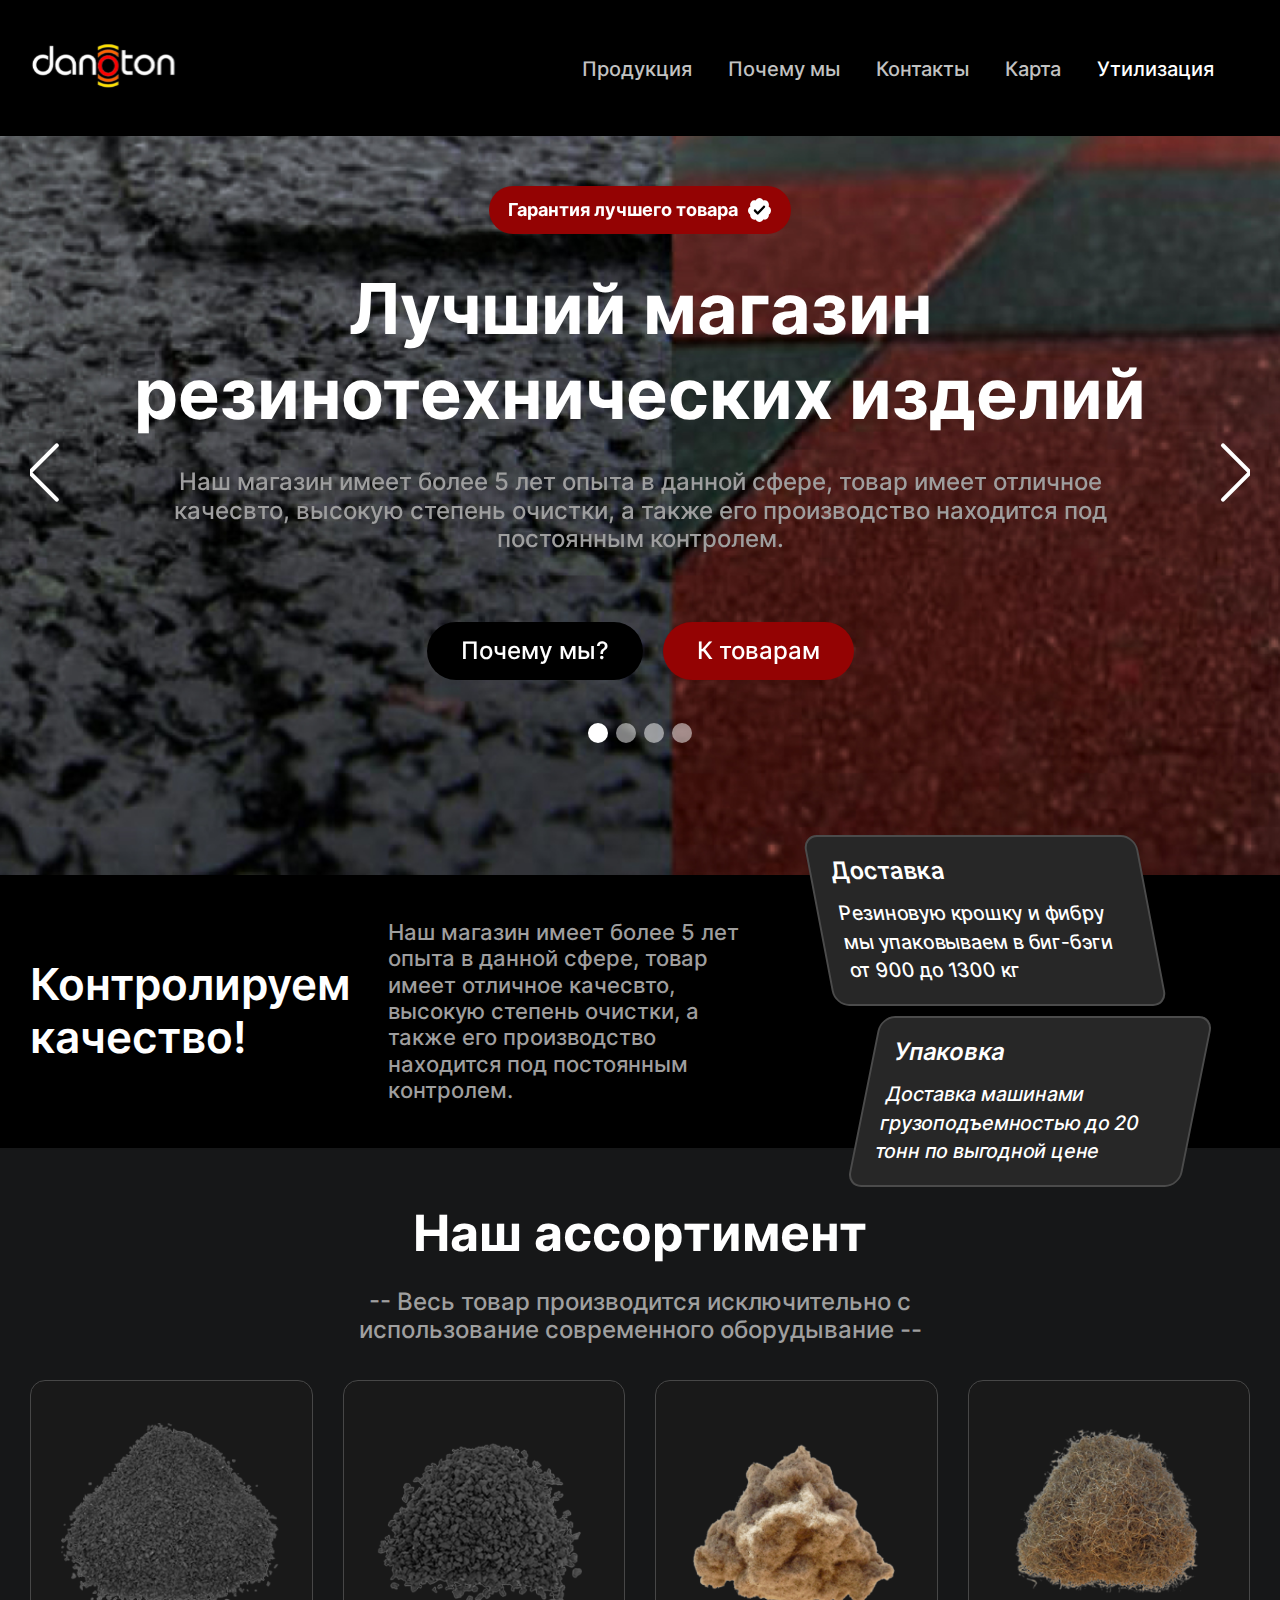
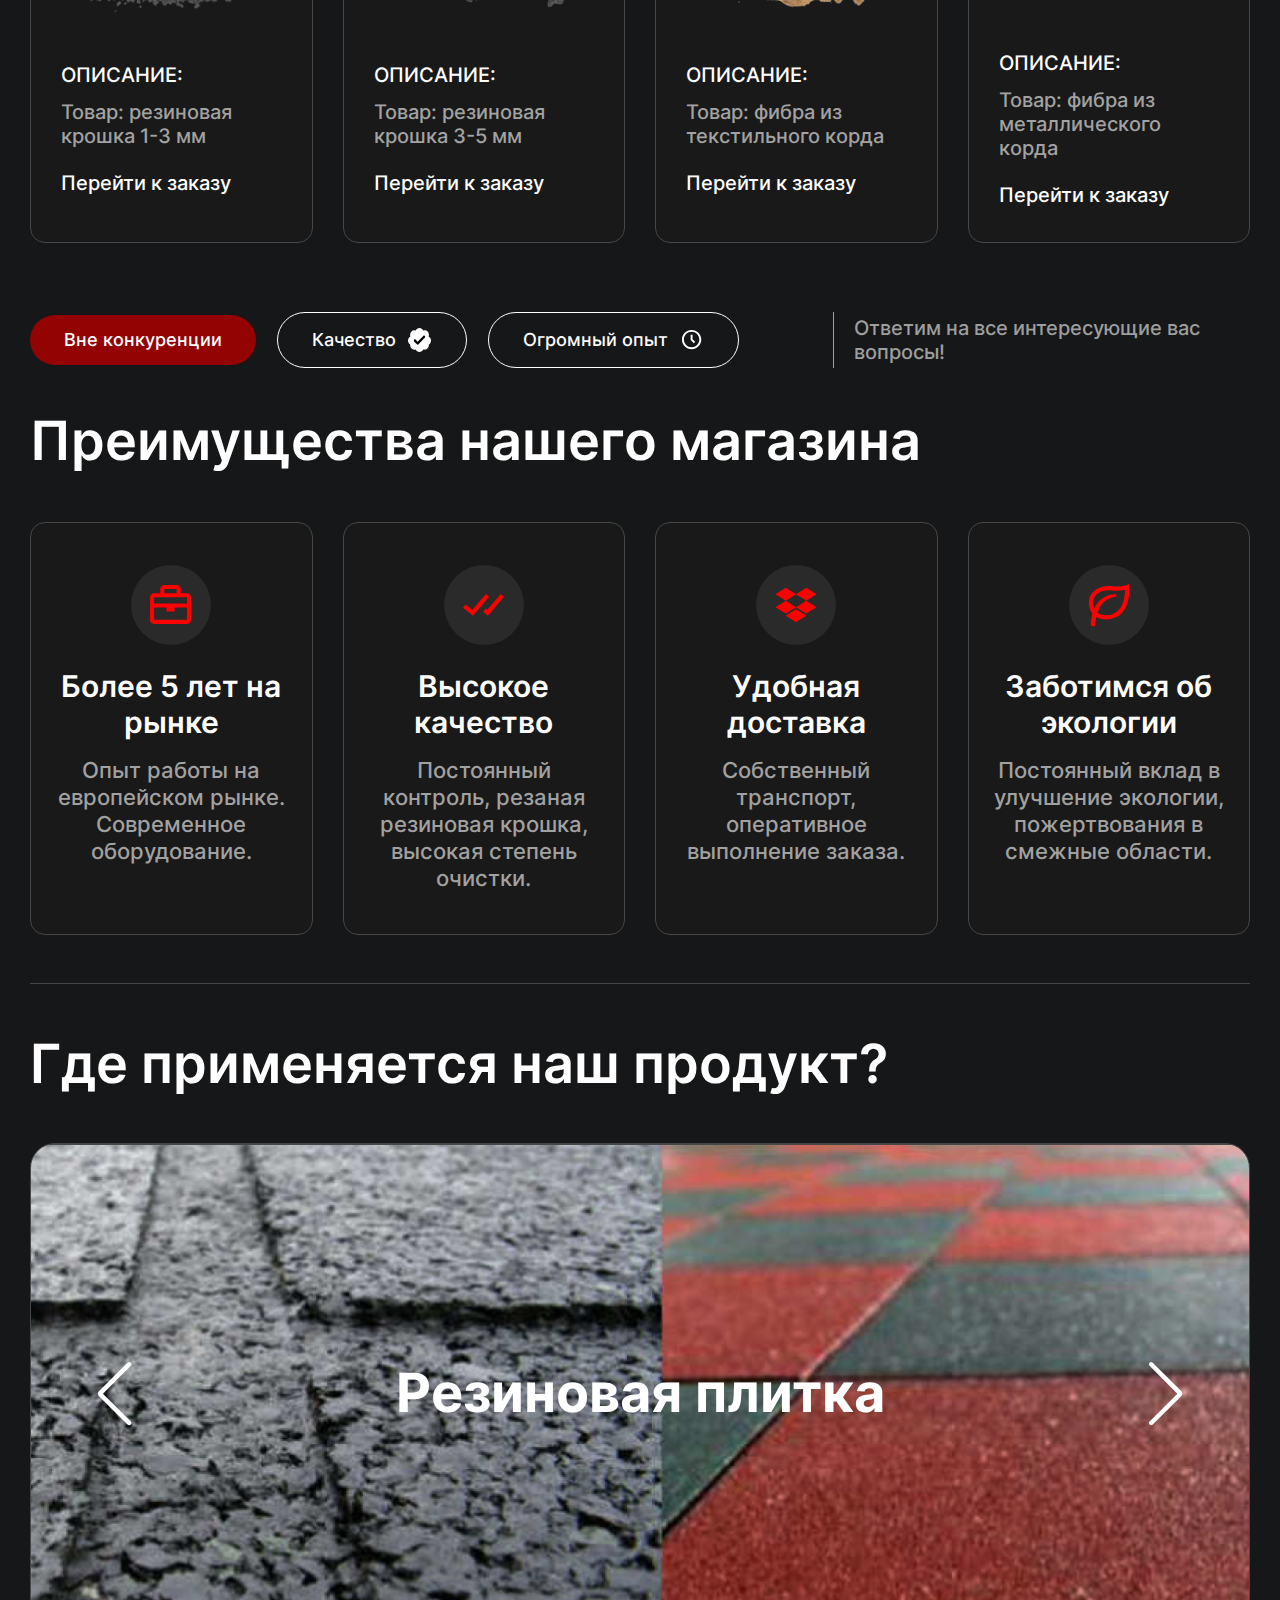
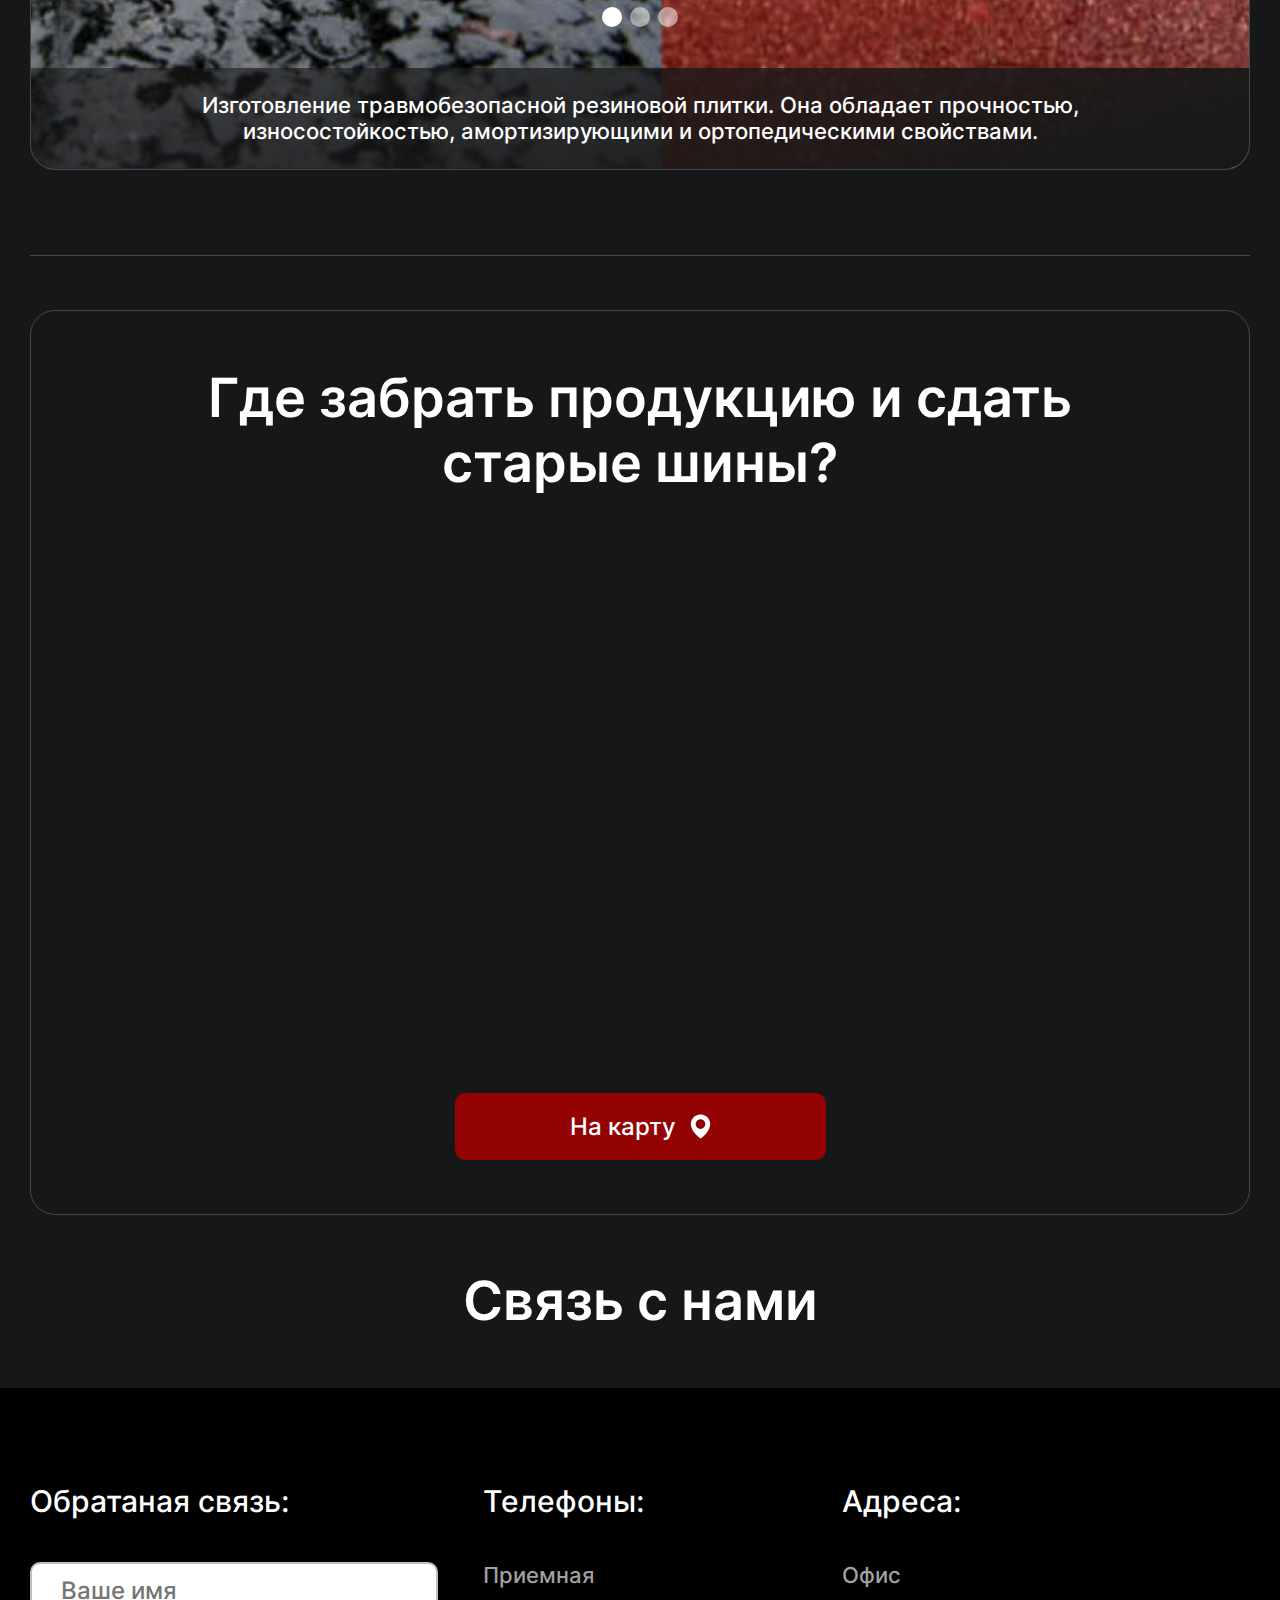
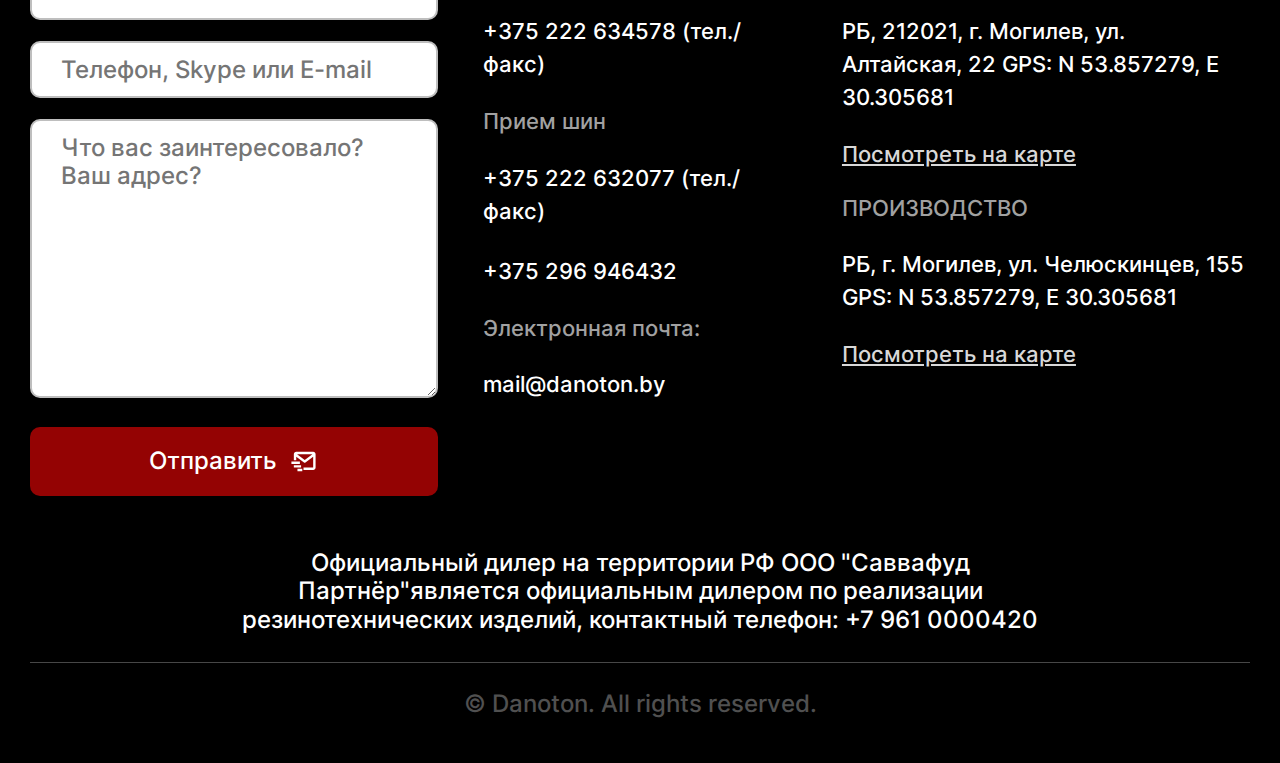
==== index.html @ 7764f462 "Danoton Web Site" ====
<!DOCTYPE html>
<html lang="en">
  <head>
    <meta charset="UTF-8" />
    <meta http-equiv="X-UA-Compatible" content="IE=edge" />
    <meta name="viewport" content="width=device-width, initial-scale=1.0" />
    <title>Danoton Web Site</title>
    <!--* CSS FILE START -->
    <link rel="stylesheet" href="./css/main.css" />
    <!--* CSS FILE END -->
    <!--* FONTAWESOME START  -->
    <link
      rel="stylesheet"
      href="https://cdnjs.cloudflare.com/ajax/libs/font-awesome/6.1.1/css/all.min.css"
    />
    <!--* FONTAWESOME END  -->
    <!--* SWIPER JS START -->
    <link
      rel="stylesheet"
      href="https://unpkg.com/swiper@8/swiper-bundle.min.css"
    />
    <!--* SWIPER JS END -->
  </head>

  <body>
    <!--* HEADER SECTION START -->
    <header class="header">
      <div class="container">
        <div class="navbar">
          <a href="#" class="navbar__logo">
            <img src="./images/header/logo.svg" alt="logo..." />
          </a>
          <i class="fa-solid fa-bars navbar--open--icon"></i>
          <ul class="nav">
            <i class="fa-solid fa-xmark navbar--close--icon"></i>
            <li class="nav__item">
              <a href="#product" class="nav__link">Продукция</a>
            </li>
            <li class="nav__item">
              <a href="#advantage" class="nav__link">Почему мы</a>
            </li>
            <li class="nav__item">
              <a href="#footer" class="nav__link">Контакты</a>
            </li>
            <li class="nav__item"><a href="#location" class="nav__link">Карта</a></li>
            <li class="nav__item">
              <a href="#" class="nav__link nav--link--utilization"
                >Утилизация</a
              >
            </li>
          </ul>
        </div>
      </div>
    </header>
    <!--* HEADER SECTION END -->

    <!--* MAIN SECTION START -->
    <main class="main">
      <!--* HERO SECTION START  -->
      <section class="hero">
        <div class="container">
          <div class="hero__content">
            <div class="swiper hero-swiper">
              <div class="swiper-wrapper">
                <div class="swiper-slide">
                  <div class="hero__slide">
                    <h5 class="hero__suptitle">
                      <span>Гарантия лучшего товара</span>
                      <img
                        src="./images/hero/hero-check-icon.svg"
                        alt="icon..."
                      />
                    </h5>
                    <h1 class="hero__title">
                      Лучший магазин резинотехнических изделий
                    </h1>
                    <p class="hero__description">
                      Наш магазин имеет более 5 лет опыта в данной сфере, товар
                      имеет отличное качесвто, высокую степень очистки, а также
                      его производство находится под постоянным контролем.
                    </p>
                    <div class="hero__buttons">
                      <button class="button__hero button">Почему мы?</button>
                      <button class="button__hero button">К товарам</button>
                    </div>
                  </div>
                </div>
                <div class="swiper-slide">
                  <div class="hero__slide">
                    <h5 class="hero__suptitle">
                      <span>Гарантия лучшего товара</span>
                      <img
                        src="./images/hero/hero-check-icon.svg"
                        alt="icon..."
                      />
                    </h5>
                    <h1 class="hero__title">
                      Лучший магазин резинотехнических изделий
                    </h1>
                    <p class="hero__description">
                      Наш магазин имеет более 5 лет опыта в данной сфере, товар
                      имеет отличное качесвто, высокую степень очистки, а также
                      его производство находится под постоянным контролем.
                    </p>
                    <div class="hero__buttons">
                      <button class="button__hero button">Почему мы?</button>
                      <button class="button__hero button">К товарам</button>
                    </div>
                  </div>
                </div>
                <div class="swiper-slide">
                  <div class="hero__slide">
                    <h5 class="hero__suptitle">
                      <span>Гарантия лучшего товара</span>
                      <img
                        src="./images/hero/hero-check-icon.svg"
                        alt="icon..."
                      />
                    </h5>
                    <h1 class="hero__title">
                      Лучший магазин резинотехнических изделий
                    </h1>
                    <p class="hero__description">
                      Наш магазин имеет более 5 лет опыта в данной сфере, товар
                      имеет отличное качесвто, высокую степень очистки, а также
                      его производство находится под постоянным контролем.
                    </p>
                    <div class="hero__buttons">
                      <button class="button__hero button">Почему мы?</button>
                      <button class="button__hero button">К товарам</button>
                    </div>
                  </div>
                </div>
                <div class="swiper-slide">
                  <div class="hero__slide">
                    <h5 class="hero__suptitle">
                      <span>Гарантия лучшего товара</span>
                      <img
                        src="./images/hero/hero-check-icon.svg"
                        alt="icon..."
                      />
                    </h5>
                    <h1 class="hero__title">
                      Лучший магазин резинотехнических изделий
                    </h1>
                    <p class="hero__description">
                      Наш магазин имеет более 5 лет опыта в данной сфере, товар
                      имеет отличное качесвто, высокую степень очистки, а также
                      его производство находится под постоянным контролем.
                    </p>
                    <div class="hero__buttons">
                      <button class="button__hero button">Почему мы?</button>
                      <button class="button__hero button">К товарам</button>
                    </div>
                  </div>
                </div>
              </div>
              <div class="swiper-button-next"></div>
              <div class="swiper-button-prev"></div>
              <div class="swiper-pagination"></div>
            </div>
          </div>
        </div>
      </section>
      <!--* HERO SECTION END -->

      <!--* SERVICES SECTION START -->
      <section class="services">
        <div class="container">
          <div class="services__content">
            <div class="services__texts">
              <h2 class="services__title">Контролируем качество!</h2>
              <p class="services__description">
                Наш магазин имеет более 5 лет опыта в данной сфере, товар имеет
                отличное качесвто, высокую степень очистки, а также его
                производство находится под постоянным контролем.
              </p>
            </div>
            <div class="services__cards">
              <div class="services__card">
                <h4>Доставка</h4>
                <span>
                  Резиновую крошку и фибру мы упаковываем в биг-бэги от 900 до
                  1300 кг
                </span>
              </div>
              <div class="services__card">
                <h4>Упаковка</h4>
                <span>
                  Доставка машинами грузоподъемностью до 20 тонн по выгодной
                  цене
                </span>
              </div>
            </div>
          </div>
        </div>
      </section>
      <!--* SERVICES SECTION END -->

      <!--* PRODUCTS SECTION START  -->
      <section class="products" id="products">
        <div class="container">
          <div class="products__content">
            <div class="products__header">
              <h2 class="products__title">Наш ассортимент</h2>
              <p class="products__subtitle">
                -- Весь товар производится исключительно с использование
                современного оборудывание --
              </p>
            </div>
            <div class="products__cards">
              <div class="products__card">
                <div class="products__card-imgbox">
                  <img src="./images/products/product-1.png" alt="image..." />
                </div>
                <div class="products__card-info">
                  <span class="products__card-title">ОПИСАНИЕ:</span>
                  <p class="products__card-description">
                    Товар: резиновая крошка 1-3 мм
                  </p>
                  <button type="button" class="products__card-button">
                    Перейти к заказу
                  </button>
                </div>
              </div>
              <div class="products__card">
                <div class="products__card-imgbox">
                  <img src="./images/products/product-2.png" alt="image..." />
                </div>
                <div class="products__card-info">
                  <span class="products__card-title">ОПИСАНИЕ:</span>
                  <p class="products__card-description">
                    Товар: резиновая крошка 3-5 мм
                  </p>
                  <button type="button" class="products__card-button">
                    Перейти к заказу
                  </button>
                </div>
              </div>
              <div class="products__card">
                <div class="products__card-imgbox">
                  <img src="./images/products/product-3.png" alt="image..." />
                </div>
                <div class="products__card-info">
                  <span class="products__card-title">ОПИСАНИЕ:</span>
                  <p class="products__card-description">
                    Товар: фибра из текстильного корда
                  </p>
                  <button type="button" class="products__card-button">
                    Перейти к заказу
                  </button>
                </div>
              </div>
              <div class="products__card">
                <div class="products__card-imgbox">
                  <img src="./images/products/product-4.png" alt="image..." />
                </div>
                <div class="products__card-info">
                  <span class="products__card-title">ОПИСАНИЕ:</span>
                  <p class="products__card-description">
                    Товар: фибра из металлического корда
                  </p>
                  <button type="button" class="products__card-button">
                    Перейти к заказу
                  </button>
                </div>
              </div>
            </div>
          </div>
        </div>
      </section>
      <!--* PRODUCTS SECTION END -->

      <!--* ADVANTAGES SECTION START -->
      <section class="advantages" id="adavantages">
        <div class="container">
          <div class="advantages__content">
            <div class="advantages__header">
              <div class="advantages__header-main">
                <div class="advantages__header-buttons">
                  <button
                    class="advantages__button button button__advantages advantages--button--active"
                  >
                    <span>Вне конкуренции</span>
                  </button>
                  <button class="advantages__button button button__advantages">
                    <span>Качество</span>
                    <img
                      src="./images/hero/hero-check-icon.svg"
                      alt="icon..."
                    />
                  </button>
                  <button class="advantages__button button button__advantages">
                    <span>Огромный опыт</span>
                    <img
                      src="./images/advantages/advantages-time-icon.svg"
                      alt="icon..."
                    />
                  </button>
                </div>
                <span class="advantages__header-text"
                  >Ответим на все интересующие вас вопросы!</span
                >
              </div>
              <h2 class="advantages__title">Преимущества нашего магазина</h2>
            </div>
            <div class="advantages__cards">
              <div class="advantages__card">
                <div class="advantages__card-imgbox">
                  <img
                    src="./images/advantages/advantages-icon-1.svg"
                    alt="image..."
                  />
                </div>
                <h3 class="advantages__card-title">Более 5 лет на рынке</h3>
                <p class="advantages__card-description">
                  Опыт работы на европейском рынке. Современное оборудование.
                </p>
              </div>
              <div class="advantages__card">
                <div class="advantages__card-imgbox">
                  <img
                    src="./images/advantages/advantages-icon-2.svg"
                    alt="image..."
                  />
                </div>
                <h3 class="advantages__card-title">Высокое качество</h3>
                <p class="advantages__card-description">
                  Постоянный контроль, резаная резиновая крошка, высокая степень
                  очистки.
                </p>
              </div>
              <div class="advantages__card">
                <div class="advantages__card-imgbox">
                  <img
                    src="./images/advantages/advantages-icon-3.svg"
                    alt="image..."
                  />
                </div>
                <h3 class="advantages__card-title">Удобная доставка</h3>
                <p class="advantages__card-description">
                  Собственный транспорт, оперативное выполнение заказа.
                </p>
              </div>
              <div class="advantages__card">
                <div class="advantages__card-imgbox">
                  <img
                    src="./images/advantages/advantages-icon-4.svg"
                    alt="image..."
                  />
                </div>
                <h3 class="advantages__card-title">Заботимся об экологии</h3>
                <p class="advantages__card-description">
                  Постоянный вклад в улучшение экологии, пожертвования в смежные
                  области.
                </p>
              </div>
            </div>
          </div>
        </div>
      </section>
      <!--* ADVANTAGES SECTION END -->

      <!--* APPLIED SECTION START  -->
      <section class="applied">
        <div class="container">
          <div class="applied__content">
            <h2 class="applied__title">Где применяется наш продукт?</h2>
            <div class="applied__main">
              <div class="swiper applied-swiper">
                <div class="swiper-wrapper">
                  <div class="swiper-slide">
                    <h2 class="applied__slide-title">Резиновая плитка</h2>
                  </div>
                  <div class="swiper-slide">
                    <h2 class="applied__slide-title">Резиновая плитка2</h2>
                  </div>
                  <div class="swiper-slide">
                    <h2 class="applied__slide-title">Резиновая плитка3</h2>
                  </div>
                </div>
                <div class="swiper-button-next"></div>
                <div class="swiper-button-prev"></div>
                <div class="swiper-pagination"></div>
              </div>
              <div class="applied__footer">
                <p class="applied__footer-description">
                  Изготовление травмобезопасной резиновой плитки. Она обладает
                  прочностью, износостойкостью, амортизирующими и
                  ортопедическими свойствами.
                </p>
              </div>
            </div>
          </div>
        </div>
      </section>
      <!--* APPLIED SECTION END -->

      <!--* LOCATION SECTION START -->
      <section class="location" id="location">
        <div class="container">
          <div class="location__content">
            <h2 class="location__title">
              Где забрать продукцию и сдать старые шины?
            </h2>
            <div class="location__map">
              <iframe
                src="https://www.google.com/maps/embed?pb=!1m18!1m12!1m3!1d1549317.7314447172!2d28.73859556043462!3d52.988955016796055!2m3!1f0!2f0!3f0!3m2!1i1024!2i768!4f13.1!3m3!1m2!1s0x46d053d8a06b1d81%3A0x6a5f8593eefc2d3e!2z0YPQuy4g0JDQu9GC0LDQudGB0LrQsNGPIDIyLCDQnNC-0LPQuNC70ZHQsiwg0JHQtdC70LDRgNGD0YHRjA!5e0!3m2!1sru!2skg!4v1657832862057!5m2!1sru!2skg"
                width="600"
                height="450"
                style="border: 0"
                allowfullscreen=""
                loading="lazy"
                referrerpolicy="no-referrer-when-downgrade"
              ></iframe>
            </div>
            <button class="button button__location">
              <span>На карту</span>
              <img
                src="./images/location/location-map-icon.svg"
                alt="icon..."
              />
            </button>
          </div>
        </div>
      </section>
      <!--* LOCATION SECTION END -->
    </main>
    <!--* MAIN SECTION END -->

    <!--* FOOTER SECTION START -->
    <footer class="footer" id="footer">
      <div class="footer__content">
        <div class="footer__header">
          <div class="container">
            <h2 class="footer__title">Связь с нами</h2>
          </div>
        </div>
        <div class="footer__main">
          <div class="container">
            <div class="footer__items">
              <div class="footer__item  footer__item-large">
                <h5 class="footer__item-title">Обратаная связь:</h5>
                <form class="footer__form">
                  <input
                    class="footer__input"
                    type="text"
                    placeholder="Ваше имя"
                  />
                  <input
                    class="footer__input"
                    type="email"
                    placeholder="Телефон, Skype или E-mail"
                  />
                  <textarea  rows="9"
                    class="footer__textarea"
                    placeholder="Что вас заинтересовало? Ваш адрес?"
                  ></textarea>
                  <button type="submit" class="button button__footer">
                    <span>Отправить</span>
                    <img
                      src="./images/footer/footer-message-icon.svg"
                      alt="icon..."
                    />
                  </button>
                </form>
              </div>
              <div class="footer__item">
                <h5 class="footer__item-title">Телефоны:</h5>
                <ul class="footer__item-list">
                  <li class="footer__item-list__item">
                    <span>Приемная</span>
                    <p>+375 222 634578 (тел./факс)</p>
                  </li>
                  <li class="footer__item-list__item">
                    <span>Прием шин</span>
                    <p>+375 222 632077 (тел./факс)</p>
                    <p>+375 296 946432</p>
                  </li>
                  <li class="footer__item-list__item">
                    <span>Электронная почта:</span>
                    <p>mail@danoton.by</p>
                  </li>
                </ul>
              </div>
              <div class="footer__item footer__item-large">
                <h5 class="footer__item-title">Адреса:</h5>
                <ul class="footer__item-list">
                  <li class="footer__item-list__item">
                    <span>Офис</span>
                    <p>
                      РБ, 212021, г. Могилев, ул. Алтайская, 22 GPS: N
                      53.857279, E 30.305681
                    </p>
                    <a href="#">Посмотреть на карте</a>
                  </li>
                  <li class="footer__item-list__item">
                    <span>ПРОИЗВОДСТВО</span>
                    <p>
                      РБ, г. Могилев, ул. Челюскинцев, 155 GPS: N 53.857279, E
                      30.305681
                    </p>
                    <a href="#">Посмотреть на карте</a>
                  </li>
                </ul>
              </div>
            </div>
          </div>
          <div class="footer__main-text">
            <p>
              Официальный дилер на территории РФ ООО "Саввафуд Партнёр"является
              официальным дилером по реализации резинотехнических изделий,
              контактный телефон: +7 961 0000420
            </p>
          </div>
        </div>
        <div class="footer__bottom">
          <div class="container">
            <div class="footer__bottom-text">
              <a href="#">© Danoton. All rights reserved.</a>
            </div>
          </div>
        </div>
      </div>
    </footer>
    <!--* FOOTER SECTION END -->

    <!--* SWIPER JS START -->
    <script src="https://unpkg.com/swiper@8/swiper-bundle.min.js"></script>
    <!--* SWIPER JS END -->
    <!--* JAVASCRIPT FILE START -->
    <script src="./js/main.js"></script>
    <!--* JAVASCRIPT FILE END -->
  </body>
</html>
---- css/main.css ----
@font-face {
  font-family: "Inter";
  src: url("/fonts/Inter-Bold.woff") format("woff2"), url("/fonts/Inter-Bold.woff") format("woff");
  font-weight: bold;
  font-style: normal;
  font-display: swap;
}

@font-face {
  font-family: 'Inter';
  src: url("/fonts/Inter-Medium.woff2") format("woff2"), url("/fonts/Inter-Medium.woff") format("woff");
  font-weight: 500;
  font-style: normal;
  font-display: swap;
}

@font-face {
  font-family: 'Inter';
  src: url("/fonts/Inter-SemiBold.woff2") format("woff2"), url("/fonts/Inter-SemiBold.woff") format("woff");
  font-weight: 600;
  font-style: normal;
  font-display: swap;
}

*,
*::after,
*::before {
  padding: 0;
  margin: 0;
  -webkit-box-sizing: border-box;
          box-sizing: border-box;
  -webkit-tap-highlight-color: transparent;
}

html {
  scroll-behavior: smooth;
  -webkit-box-sizing: inherit;
          box-sizing: inherit;
}

body {
  -webkit-box-sizing: border-box;
          box-sizing: border-box;
  width: 100%;
  height: 100%;
}

section {
  width: 100%;
}

[class*="__content"] {
  width: 100%;
}

ul {
  list-style: none;
}

img {
  max-width: 100%;
  height: auto;
}

button {
  border: none;
  outline: none;
}

a {
  text-decoration: none;
}

a,
i,
button,
img {
  cursor: pointer;
}

body {
  font-size: 1.25rem;
  font-style: normal;
  font-weight: 500;
  line-height: 1.2;
  font-family: "Inter", sans-serif;
}

h1 {
  font-size: 70px;
}

h2 {
  font-size: 54px;
}

h3 {
  font-size: 30px;
}

h4 {
  font-size: 24px;
}

div, p, a, span {
  font-size: 24px;
}

/*! normalize.css v8.0.1 | MIT License | github.com/necolas/normalize.css */
/* Document
   ========================================================================== */
/**
 * 1. Correct the line height in all browsers.
 * 2. Prevent adjustments of font size after orientation changes in iOS.
 */
html {
  line-height: 1.15;
  /* 1 */
  -webkit-text-size-adjust: 100%;
  /* 2 */
}

/* Sections
     ========================================================================== */
/**
   * Remove the margin in all browsers.
   */
body {
  margin: 0;
}

/**
   * Render the `main` element consistently in IE.
   */
main {
  display: block;
}

/**
   * Correct the font size and margin on `h1` elements within `section` and
   * `article` contexts in Chrome, Firefox, and Safari.
   */
h1 {
  font-size: 2em;
  margin: 0.67em 0;
}

/* Grouping content
     ========================================================================== */
/**
   * 1. Add the correct box sizing in Firefox.
   * 2. Show the overflow in Edge and IE.
   */
hr {
  -webkit-box-sizing: content-box;
          box-sizing: content-box;
  /* 1 */
  height: 0;
  /* 1 */
  overflow: visible;
  /* 2 */
}

/**
   * 1. Correct the inheritance and scaling of font size in all browsers.
   * 2. Correct the odd `em` font sizing in all browsers.
   */
pre {
  font-family: monospace, monospace;
  /* 1 */
  font-size: 1em;
  /* 2 */
}

/* Text-level semantics
     ========================================================================== */
/**
   * Remove the gray background on active links in IE 10.
   */
a {
  background-color: transparent;
}

/**
   * 1. Remove the bottom border in Chrome 57-
   * 2. Add the correct text decoration in Chrome, Edge, IE, Opera, and Safari.
   */
abbr[title] {
  border-bottom: none;
  /* 1 */
  text-decoration: underline;
  /* 2 */
  -webkit-text-decoration: underline dotted;
          text-decoration: underline dotted;
  /* 2 */
}

/**
   * Add the correct font weight in Chrome, Edge, and Safari.
   */
b,
strong {
  font-weight: bolder;
}

/**
   * 1. Correct the inheritance and scaling of font size in all browsers.
   * 2. Correct the odd `em` font sizing in all browsers.
   */
code,
kbd,
samp {
  font-family: monospace, monospace;
  /* 1 */
  font-size: 1em;
  /* 2 */
}

/**
   * Add the correct font size in all browsers.
   */
small {
  font-size: 80%;
}

/**
   * Prevent `sub` and `sup` elements from affecting the line height in
   * all browsers.
   */
sub,
sup {
  font-size: 75%;
  line-height: 0;
  position: relative;
  vertical-align: baseline;
}

sub {
  bottom: -0.25em;
}

sup {
  top: -0.5em;
}

/* Embedded content
     ========================================================================== */
/**
   * Remove the border on images inside links in IE 10.
   */
img {
  border-style: none;
}

/* Forms
     ========================================================================== */
/**
   * 1. Change the font styles in all browsers.
   * 2. Remove the margin in Firefox and Safari.
   */
button,
input,
optgroup,
select,
textarea {
  font-family: inherit;
  /* 1 */
  font-size: 100%;
  /* 1 */
  line-height: 1.15;
  /* 1 */
  margin: 0;
  /* 2 */
}

/**
   * Show the overflow in IE.
   * 1. Show the overflow in Edge.
   */
button,
input {
  /* 1 */
  overflow: visible;
}

/**
   * Remove the inheritance of text transform in Edge, Firefox, and IE.
   * 1. Remove the inheritance of text transform in Firefox.
   */
button,
select {
  /* 1 */
  text-transform: none;
}

/**
   * Correct the inability to style clickable types in iOS and Safari.
   */
button,
[type="button"],
[type="reset"],
[type="submit"] {
  -webkit-appearance: button;
}

/**
   * Remove the inner border and padding in Firefox.
   */
button::-moz-focus-inner,
[type="button"]::-moz-focus-inner,
[type="reset"]::-moz-focus-inner,
[type="submit"]::-moz-focus-inner {
  border-style: none;
  padding: 0;
}

/**
   * Restore the focus styles unset by the previous rule.
   */
button:-moz-focusring,
[type="button"]:-moz-focusring,
[type="reset"]:-moz-focusring,
[type="submit"]:-moz-focusring {
  outline: 1px dotted ButtonText;
}

/**
   * Correct the padding in Firefox.
   */
fieldset {
  padding: 0.35em 0.75em 0.625em;
}

/**
   * 1. Correct the text wrapping in Edge and IE.
   * 2. Correct the color inheritance from `fieldset` elements in IE.
   * 3. Remove the padding so developers are not caught out when they zero out
   *    `fieldset` elements in all browsers.
   */
legend {
  -webkit-box-sizing: border-box;
          box-sizing: border-box;
  /* 1 */
  color: inherit;
  /* 2 */
  display: table;
  /* 1 */
  max-width: 100%;
  /* 1 */
  padding: 0;
  /* 3 */
  white-space: normal;
  /* 1 */
}

/**
   * Add the correct vertical alignment in Chrome, Firefox, and Opera.
   */
progress {
  vertical-align: baseline;
}

/**
   * Remove the default vertical scrollbar in IE 10+.
   */
textarea {
  overflow: auto;
}

/**
   * 1. Add the correct box sizing in IE 10.
   * 2. Remove the padding in IE 10.
   */
[type="checkbox"],
[type="radio"] {
  -webkit-box-sizing: border-box;
          box-sizing: border-box;
  /* 1 */
  padding: 0;
  /* 2 */
}

/**
   * Correct the cursor style of increment and decrement buttons in Chrome.
   */
[type="number"]::-webkit-inner-spin-button,
[type="number"]::-webkit-outer-spin-button {
  height: auto;
}

/**
   * 1. Correct the odd appearance in Chrome and Safari.
   * 2. Correct the outline style in Safari.
   */
[type="search"] {
  -webkit-appearance: textfield;
  /* 1 */
  outline-offset: -2px;
  /* 2 */
}

/**
   * Remove the inner padding in Chrome and Safari on macOS.
   */
[type="search"]::-webkit-search-decoration {
  -webkit-appearance: none;
}

/**
   * 1. Correct the inability to style clickable types in iOS and Safari.
   * 2. Change font properties to `inherit` in Safari.
   */
::-webkit-file-upload-button {
  -webkit-appearance: button;
  /* 1 */
  font: inherit;
  /* 2 */
}

/* Interactive
     ========================================================================== */
/*
   * Add the correct display in Edge, IE 10+, and Firefox.
   */
details {
  display: block;
}

/*
   * Add the correct display in all browsers.
   */
summary {
  display: list-item;
}

/* Misc
     ========================================================================== */
/**
   * Add the correct display in IE 10+.
   */
template {
  display: none;
}

/**
   * Add the correct display in IE 10.
   */
[hidden] {
  display: none;
}

.button {
  border-radius: 48px;
  padding: 15px 34px;
  color: #fff;
}

.button__hero {
  -webkit-transition: .3s ease;
  transition: .3s ease;
}

.button__hero:first-child {
  background-color: #000;
}

.button__hero:last-child {
  background-color: #940303;
}

.button__hero:hover {
  background-color: #fff;
  color: #000;
}

@media screen and (max-width: 768px) {
  .button__hero {
    font-size: 20px;
  }
}

@media screen and (max-width: 576px) {
  .button__hero {
    font-size: 16px;
    padding: 10px 22px;
  }
}

.button__advantages {
  border: 1px solid #fff;
  color: #fff;
  background-color: transparent;
  font-size: 24px;
  display: -webkit-box;
  display: -ms-flexbox;
  display: flex;
  -webkit-box-pack: center;
      -ms-flex-pack: center;
          justify-content: center;
  -webkit-box-align: center;
      -ms-flex-align: center;
          align-items: center;
  -webkit-box-orient: horizontal;
  -webkit-box-direction: normal;
      -ms-flex-direction: row;
          flex-direction: row;
  gap: 12px;
  -webkit-transition: .3s ease;
  transition: .3s ease;
}

.button__advantages span {
  font-size: inherit;
}

.button__advantages img {
  width: 24px;
  height: 24px;
}

.button__advantages:hover, .button__advantages:active {
  background-color: #940303;
  border-color: #940303;
}

.button__advantages.advantages--button--active {
  background-color: #940303;
  border: none;
}

@media screen and (max-width: 1700px) {
  .button__advantages {
    font-size: 20px;
  }
}

@media screen and (max-width: 1700px) {
  .button__advantages {
    font-size: 18px;
  }
}

@media screen and (max-width: 992px) {
  .button__advantages {
    padding: 15px 30px;
  }
}

@media screen and (max-width: 768px) {
  .button__advantages {
    padding: 14px 20px;
    font-size: 14px;
  }
  .button__advantages img {
    width: 16px;
    height: 16px;
  }
}

@media screen and (max-width: 576px) {
  .button__advantages {
    padding: 11px 9px;
    font-size: 12px;
  }
  .button__advantages img {
    display: none;
  }
}

@media screen and (max-width: 400px) {
  .button__advantages {
    padding: 7px 7px;
    font-size: 11px;
  }
}

.button__location {
  background-color: #940303;
  display: -webkit-box;
  display: -ms-flexbox;
  display: flex;
  -webkit-box-pack: center;
      -ms-flex-pack: center;
          justify-content: center;
  -webkit-box-align: center;
      -ms-flex-align: center;
          align-items: center;
  -webkit-box-orient: horizontal;
  -webkit-box-direction: normal;
      -ms-flex-direction: row;
          flex-direction: row;
  gap: 14px;
  padding: 20px 115px;
  border-radius: 10px;
}

.button__location span {
  font-size: inherit;
}

@media screen and (max-width: 992px) {
  .button__location {
    padding: 18px 100px;
  }
}

@media screen and (max-width: 768px) {
  .button__location {
    padding: 16px 70px;
    font-size: 22px;
  }
}

@media screen and (max-width: 576px) {
  .button__location {
    padding: 16px 50px;
  }
  .button__location img {
    width: 16px;
  }
}

@media screen and (max-width: 400px) {
  .button__location {
    font-size: 18px;
    padding: 14px 40px;
  }
  .button__location img {
    width: 14px;
  }
}

.button__footer {
  background-color: #940303;
  padding: 20px;
  display: -webkit-box;
  display: -ms-flexbox;
  display: flex;
  -webkit-box-pack: center;
      -ms-flex-pack: center;
          justify-content: center;
  -webkit-box-align: center;
      -ms-flex-align: center;
          align-items: center;
  -webkit-box-orient: horizontal;
  -webkit-box-direction: normal;
      -ms-flex-direction: row;
          flex-direction: row;
  gap: 12px;
  border-radius: 10px;
  width: 100%;
}

.button__footer span {
  font-size: inherit;
}

@media screen and (max-width: 1200px) {
  .button__footer {
    padding: 16px;
    font-size: 20px;
  }
}

@media screen and (max-width: 768px) {
  .button__footer {
    padding: 13px;
    font-size: 18px;
  }
}

@media screen and (max-width: 576px) {
  .button__footer {
    padding: 10px;
    font-size: 16px;
  }
  .button__footer img {
    width: 22px;
  }
}

@media screen and (max-width: 400px) {
  .button__footer {
    padding: 8px;
    font-size: 14px;
  }
  .button__footer img {
    width: 18px;
  }
}

.footer__form {
  width: 100%;
  display: -webkit-box;
  display: -ms-flexbox;
  display: flex;
  -webkit-box-pack: center;
      -ms-flex-pack: center;
          justify-content: center;
  -webkit-box-align: start;
      -ms-flex-align: start;
          align-items: flex-start;
  -webkit-box-orient: vertical;
  -webkit-box-direction: normal;
      -ms-flex-direction: column;
          flex-direction: column;
}

.footer__input {
  width: 100%;
  margin-bottom: 21px;
  background-color: #fff;
  padding: 13px 29px;
  border: 2px solid #BEBEBE;
  border-radius: 10px;
  color: #000;
  outline: none;
  font-size: 24px;
  font-weight: 500;
}

@media screen and (max-width: 1200px) {
  .footer__input {
    font-size: 20px;
    padding: 13px 18px;
  }
}

@media screen and (max-width: 992px) {
  .footer__input {
    font-size: 18px;
    padding: 13px 15px;
  }
}

@media screen and (max-width: 576px) {
  .footer__input {
    font-size: 16px;
    padding: 10px 15px;
  }
}

@media screen and (max-width: 400px) {
  .footer__input {
    font-size: 12px;
    padding: 7px 15px;
  }
}

.footer__textarea {
  font-weight: 500;
  font-size: 24px;
  width: 100%;
  background-color: #fff;
  padding: 13px 29px;
  border: 2px solid #BEBEBE;
  border-radius: 10px;
  color: #000;
  outline: none;
  margin-bottom: 29px;
}

@media screen and (max-width: 1200px) {
  .footer__textarea {
    font-size: 20px;
    padding: 13px 18px;
  }
}

@media screen and (max-width: 992px) {
  .footer__textarea {
    font-size: 18px;
    padding: 13px 15px;
  }
}

@media screen and (max-width: 576px) {
  .footer__textarea {
    font-size: 16px;
    padding: 10px 15px;
    margin-bottom: 20px;
  }
}

@media screen and (max-width: 400px) {
  .footer__textarea {
    font-size: 12px;
    padding: 7px 15px;
  }
}

.products__cards {
  width: 100%;
  display: -ms-grid;
  display: grid;
  -ms-grid-columns: (minmax(20rem, 1fr))[auto-fit];
      grid-template-columns: repeat(auto-fit, minmax(20rem, 1fr));
  grid-gap: 30px;
}

@media screen and (max-width: 1700px) {
  .products__cards {
    -ms-grid-columns: (minmax(18rem, 1fr))[auto-fit];
        grid-template-columns: repeat(auto-fit, minmax(18rem, 1fr));
  }
}

@media screen and (max-width: 1400px) {
  .products__cards {
    -ms-grid-columns: (minmax(16rem, 1fr))[auto-fit];
        grid-template-columns: repeat(auto-fit, minmax(16rem, 1fr));
  }
}

@media screen and (max-width: 1200px) {
  .products__cards {
    -ms-grid-columns: (minmax(12rem, 1fr))[auto-fit];
        grid-template-columns: repeat(auto-fit, minmax(12rem, 1fr));
    grid-gap: 20px;
  }
}

@media screen and (max-width: 992px) {
  .products__cards {
    -ms-grid-columns: (minmax(15rem, 1fr))[auto-fit];
        grid-template-columns: repeat(auto-fit, minmax(15rem, 1fr));
  }
}

@media screen and (max-width: 576px) {
  .products__cards {
    -ms-grid-columns: (1fr)[1];
        grid-template-columns: repeat(1, 1fr);
    width: 350px;
  }
}

@media screen and (max-width: 400px) {
  .products__cards {
    width: 100%;
  }
}

.products__card {
  display: -webkit-box;
  display: -ms-flexbox;
  display: flex;
  -webkit-box-pack: center;
      -ms-flex-pack: center;
          justify-content: center;
  -webkit-box-align: start;
      -ms-flex-align: start;
          align-items: flex-start;
  -webkit-box-orient: vertical;
  -webkit-box-direction: normal;
      -ms-flex-direction: column;
          flex-direction: column;
  padding: 30px;
  border-radius: 15px;
  background-color: #191919FF;
  border: 1px solid #474747;
  -webkit-transition: .3s ease;
  transition: .3s ease;
}

.products__card:hover {
  border-color: #fff;
}

@media screen and (max-width: 1200px) {
  .products__card {
    padding: 20px;
  }
}

.products__card-imgbox {
  height: 290px;
  width: 100%;
  margin-bottom: 35px;
  text-align: center;
}

@media screen and (max-width: 1700px) {
  .products__card-imgbox {
    height: 250px;
  }
}

@media screen and (max-width: 1400px) {
  .products__card-imgbox {
    height: 230px;
    margin-bottom: 10px;
  }
}

@media screen and (max-width: 1200px) {
  .products__card-imgbox {
    height: 200px;
  }
}

@media screen and (max-width: 992px) {
  .products__card-imgbox {
    height: 230px;
    margin-bottom: 25px;
  }
  .products__card-imgbox img {
    height: 100%;
  }
}

@media screen and (max-width: 768px) {
  .products__card-imgbox {
    height: 220px;
  }
}

@media screen and (max-width: 576px) {
  .products__card-imgbox {
    height: 200px;
  }
}

@media screen and (max-width: 400px) {
  .products__card-imgbox {
    height: 190px;
  }
}

.products__card-info {
  display: -webkit-box;
  display: -ms-flexbox;
  display: flex;
  -webkit-box-pack: center;
      -ms-flex-pack: center;
          justify-content: center;
  -webkit-box-align: start;
      -ms-flex-align: start;
          align-items: flex-start;
  -webkit-box-orient: vertical;
  -webkit-box-direction: normal;
      -ms-flex-direction: column;
          flex-direction: column;
  text-align: left;
  width: 80%;
  font-size: 20px;
}

@media screen and (max-width: 1400px) {
  .products__card-info {
    width: 100%;
  }
}

@media screen and (max-width: 768px) {
  .products__card-info {
    font-size: 18px;
  }
}

@media screen and (max-width: 768px) {
  .products__card-info {
    font-size: 16px;
  }
}

@media screen and (max-width: 400px) {
  .products__card-info {
    font-size: 14px;
  }
}

.products__card-title {
  text-transform: uppercase;
  margin-bottom: 13px;
  font-size: inherit;
}

.products__card-description {
  color: #A2A2A2;
  margin-bottom: 24px;
  font-size: inherit;
}

@media screen and (max-width: 400px) {
  .products__card-description {
    margin-bottom: 15px;
  }
}

.products__card-button {
  background-color: transparent;
  color: #fff;
  font-size: inherit;
  padding-bottom: 5px;
  -webkit-transition: .3s ease;
  transition: .3s ease;
}

.products__card-button:hover, .products__card-button:active {
  -webkit-text-decoration: underline solid #fff;
          text-decoration: underline solid #fff;
}

.advantages__cards {
  width: 100%;
  display: -ms-grid;
  display: grid;
  -ms-grid-columns: (minmax(20rem, 1fr))[auto-fit];
      grid-template-columns: repeat(auto-fit, minmax(20rem, 1fr));
  grid-gap: 30px;
}

@media screen and (max-width: 1700px) {
  .advantages__cards {
    -ms-grid-columns: (minmax(16rem, 1fr))[auto-fit];
        grid-template-columns: repeat(auto-fit, minmax(16rem, 1fr));
  }
}

@media screen and (max-width: 1200px) {
  .advantages__cards {
    -ms-grid-columns: (minmax(13rem, 1fr))[auto-fit];
        grid-template-columns: repeat(auto-fit, minmax(13rem, 1fr));
    grid-gap: 20px;
  }
}

.advantages__card {
  display: -webkit-box;
  display: -ms-flexbox;
  display: flex;
  -webkit-box-pack: start;
      -ms-flex-pack: start;
          justify-content: flex-start;
  -webkit-box-align: center;
      -ms-flex-align: center;
          align-items: center;
  -webkit-box-orient: vertical;
  -webkit-box-direction: normal;
      -ms-flex-direction: column;
          flex-direction: column;
  text-align: center;
  padding: 42px 28px;
  border-radius: 15px;
  background-color: #191919FF;
  border: 1px solid #474747;
  -webkit-transition: .3s ease;
  transition: .3s ease;
  cursor: pointer;
}

.advantages__card:hover {
  border-color: #fff;
}

@media screen and (max-width: 1400px) {
  .advantages__card {
    padding: 42px 20px;
  }
}

@media screen and (max-width: 1200px) {
  .advantages__card {
    padding: 42px 15px;
  }
}

@media screen and (max-width: 768px) {
  .advantages__card {
    padding: 35px 20px;
  }
}

@media screen and (max-width: 576px) {
  .advantages__card {
    padding: 26px 20px;
  }
}

.advantages__card-imgbox {
  width: 80px;
  height: 80px;
  border-radius: 50%;
  background: #2A2A2AFF;
  display: -webkit-box;
  display: -ms-flexbox;
  display: flex;
  -webkit-box-pack: center;
      -ms-flex-pack: center;
          justify-content: center;
  -webkit-box-align: center;
      -ms-flex-align: center;
          align-items: center;
  -webkit-box-orient: vertical;
  -webkit-box-direction: normal;
      -ms-flex-direction: column;
          flex-direction: column;
  margin-bottom: 23px;
}

.advantages__card-imgbox img {
  width: 42px;
}

@media screen and (max-width: 576px) {
  .advantages__card-imgbox img {
    width: 30px;
  }
}

.advantages__card-title {
  font-size: 34px;
  font-weight: 600;
  margin-bottom: 17px;
}

@media screen and (max-width: 1400px) {
  .advantages__card-title {
    font-size: 30px;
  }
}

@media screen and (max-width: 1200px) {
  .advantages__card-title {
    font-size: 24px;
  }
}

@media screen and (max-width: 576px) {
  .advantages__card-title {
    font-size: 22px;
  }
}

.advantages__card-description {
  font-size: 22px;
  line-height: 27px;
  color: #A1A1A1;
}

@media screen and (max-width: 1200px) {
  .advantages__card-description {
    font-size: 18px;
  }
}

@media screen and (max-width: 576px) {
  .advantages__card-description {
    font-size: 16px;
  }
}

@media screen and (max-width: 400px) {
  .advantages__card-description {
    font-size: 14px;
  }
}

.footer {
  color: #fff;
}

.footer__content {
  display: -webkit-box;
  display: -ms-flexbox;
  display: flex;
  -webkit-box-pack: center;
      -ms-flex-pack: center;
          justify-content: center;
  -webkit-box-align: center;
      -ms-flex-align: center;
          align-items: center;
  -webkit-box-orient: vertical;
  -webkit-box-direction: normal;
      -ms-flex-direction: column;
          flex-direction: column;
}

.footer__header {
  background-color: #161718FF;
  width: 100%;
  text-align: center;
  padding-bottom: 54px;
}

@media screen and (max-width: 1200px) {
  .footer__header {
    padding-bottom: 40px;
  }
}

@media screen and (max-width: 400px) {
  .footer__header {
    padding-bottom: 30px;
  }
}

.footer__title {
  text-align: center;
  font-weight: 600;
}

@media screen and (max-width: 1200px) {
  .footer__title {
    font-size: 45px;
  }
}

@media screen and (max-width: 992px) {
  .footer__title {
    font-size: 38px;
  }
}

@media screen and (max-width: 768px) {
  .footer__title {
    font-size: 30px;
  }
}

@media screen and (max-width: 576px) {
  .footer__title {
    font-size: 24px;
  }
}

.footer__main {
  width: 100%;
  background-color: #000;
  display: -webkit-box;
  display: -ms-flexbox;
  display: flex;
  -webkit-box-pack: center;
      -ms-flex-pack: center;
          justify-content: center;
  -webkit-box-align: center;
      -ms-flex-align: center;
          align-items: center;
  -webkit-box-orient: vertical;
  -webkit-box-direction: normal;
      -ms-flex-direction: column;
          flex-direction: column;
  padding-top: 95px;
  padding-bottom: 27px;
}

@media screen and (max-width: 992px) {
  .footer__main {
    padding-top: 50px;
  }
}

@media screen and (max-width: 576px) {
  .footer__main {
    padding-top: 40px;
  }
}

.footer__main-text {
  width: 100%;
}

.footer__main-text p {
  margin: 0 auto;
  width: 850px;
  font-size: 24px;
  text-align: center;
  font-weight: 500;
}

@media screen and (max-width: 1200px) {
  .footer__main-text p {
    font-size: 20px;
  }
}

@media screen and (max-width: 992px) {
  .footer__main-text p {
    font-size: 18px;
    width: 90%;
  }
}

@media screen and (max-width: 576px) {
  .footer__main-text p {
    font-size: 14px;
  }
}

@media screen and (max-width: 400px) {
  .footer__main-text p {
    font-size: 12px;
  }
}

.footer__items {
  width: 100%;
  display: -webkit-box;
  display: -ms-flexbox;
  display: flex;
  -webkit-box-pack: justify;
      -ms-flex-pack: justify;
          justify-content: space-between;
  -webkit-box-align: start;
      -ms-flex-align: start;
          align-items: flex-start;
  -webkit-box-orient: horizontal;
  -webkit-box-direction: normal;
      -ms-flex-direction: row;
          flex-direction: row;
  gap: 100px;
  padding-bottom: 53px;
}

@media screen and (max-width: 1700px) {
  .footer__items {
    gap: 45px;
  }
}

@media screen and (max-width: 992px) {
  .footer__items {
    -ms-flex-wrap: wrap;
        flex-wrap: wrap;
  }
}

@media screen and (max-width: 768px) {
  .footer__items {
    gap: 10px;
  }
}

@media screen and (max-width: 576px) {
  .footer__items {
    padding-bottom: 20px;
  }
}

.footer__item {
  display: -webkit-box;
  display: -ms-flexbox;
  display: flex;
  -webkit-box-pack: start;
      -ms-flex-pack: start;
          justify-content: flex-start;
  -webkit-box-align: start;
      -ms-flex-align: start;
          align-items: flex-start;
  -webkit-box-orient: vertical;
  -webkit-box-direction: normal;
      -ms-flex-direction: column;
          flex-direction: column;
  -webkit-box-flex: 1;
      -ms-flex: 1;
          flex: 1;
}

.footer__item-large {
  -webkit-box-flex: 1.3;
      -ms-flex: 1.3;
          flex: 1.3;
}

@media screen and (max-width: 992px) {
  .footer__item {
    -webkit-box-flex: 1;
        -ms-flex: auto;
            flex: auto;
  }
}

@media screen and (max-width: 768px) {
  .footer__item:first-child {
    margin-bottom: 30px;
  }
}

@media screen and (max-width: 400px) {
  .footer__item {
    -webkit-box-align: center;
        -ms-flex-align: center;
            align-items: center;
  }
}

.footer__item-title {
  font-size: 30px;
  margin-bottom: 43px;
  font-weight: 500;
}

@media screen and (max-width: 1200px) {
  .footer__item-title {
    font-size: 24px;
  }
}

@media screen and (max-width: 992px) {
  .footer__item-title {
    margin-bottom: 20px;
  }
}

@media screen and (max-width: 576px) {
  .footer__item-title {
    font-size: 20px;
  }
}

@media screen and (max-width: 400px) {
  .footer__item-title {
    font-size: 16px;
  }
}

.footer__item-list {
  display: -webkit-box;
  display: -ms-flexbox;
  display: flex;
  -webkit-box-pack: start;
      -ms-flex-pack: start;
          justify-content: flex-start;
  -webkit-box-align: start;
      -ms-flex-align: start;
          align-items: flex-start;
  -webkit-box-orient: vertical;
  -webkit-box-direction: normal;
      -ms-flex-direction: column;
          flex-direction: column;
}

.footer__item-list__item {
  display: -webkit-box;
  display: -ms-flexbox;
  display: flex;
  -webkit-box-pack: start;
      -ms-flex-pack: start;
          justify-content: flex-start;
  -webkit-box-align: start;
      -ms-flex-align: start;
          align-items: flex-start;
  -webkit-box-orient: vertical;
  -webkit-box-direction: normal;
      -ms-flex-direction: column;
          flex-direction: column;
}

.footer__item-list__item span {
  color: #A1A1A1;
  font-weight: 500;
  margin-bottom: 27px;
}

@media screen and (max-width: 1400px) {
  .footer__item-list__item span {
    font-size: 22px;
  }
}

@media screen and (max-width: 768px) {
  .footer__item-list__item span {
    margin-bottom: 20px;
  }
}

.footer__item-list__item p {
  color: #fff;
  font-weight: 500;
  margin-bottom: 27px;
  line-height: 150%;
}

@media screen and (max-width: 1400px) {
  .footer__item-list__item p {
    font-size: 22px;
  }
}

.footer__item-list__item a {
  -webkit-text-decoration-line: underline;
          text-decoration-line: underline;
  color: #D8D8D8;
  margin-bottom: 27px;
}

@media screen and (max-width: 1400px) {
  .footer__item-list__item a {
    font-size: 22px;
  }
}

@media screen and (max-width: 1200px) {
  .footer__item-list__item span,
  .footer__item-list__item a,
  .footer__item-list__item p {
    font-size: 20px;
  }
}

@media screen and (max-width: 768px) {
  .footer__item-list__item span,
  .footer__item-list__item a,
  .footer__item-list__item p {
    font-size: 18px;
  }
}

@media screen and (max-width: 576px) {
  .footer__item-list__item span,
  .footer__item-list__item a,
  .footer__item-list__item p {
    font-size: 16px;
  }
}

@media screen and (max-width: 400px) {
  .footer__item-list__item {
    -webkit-box-align: center;
        -ms-flex-align: center;
            align-items: center;
    -webkit-box-pack: center;
        -ms-flex-pack: center;
            justify-content: center;
    width: 100%;
  }
  .footer__item-list__item span,
  .footer__item-list__item a,
  .footer__item-list__item p {
    font-size: 14px;
    text-align: center;
  }
}

.footer__bottom {
  width: 100%;
  background-color: #000;
}

.footer__bottom-text {
  padding: 27px 0 44px 0;
  text-align: center;
  border-top: 1px solid #474747;
}

@media screen and (max-width: 576px) {
  .footer__bottom-text {
    padding: 27px 0 35px 0;
  }
}

.footer__bottom-text a {
  color: #505050;
  font-size: 24px;
}

@media screen and (max-width: 1200px) {
  .footer__bottom-text a {
    font-size: 20px;
  }
}

@media screen and (max-width: 992px) {
  .footer__bottom-text a {
    font-size: 18px;
  }
}

@media screen and (max-width: 576px) {
  .footer__bottom-text a {
    font-size: 14px;
  }
}

.header {
  background-color: #000;
  padding: 38px 0;
}

@media screen and (max-width: 992px) {
  .header {
    padding: 30px 0;
  }
}

@media screen and (max-width: 576px) {
  .header {
    padding: 25px 0;
  }
}

.header .navbar {
  width: 100%;
  display: -webkit-box;
  display: -ms-flexbox;
  display: flex;
  -webkit-box-align: center;
      -ms-flex-align: center;
          align-items: center;
  -webkit-box-pack: justify;
      -ms-flex-pack: justify;
          justify-content: space-between;
}

@media screen and (max-width: 576px) {
  .header .navbar__logo {
    width: 110px;
  }
}

@media screen and (max-width: 400px) {
  .header .navbar__logo {
    width: 90px;
  }
}

.header .navbar--open--icon {
  font-size: 2rem;
  display: none !important;
  color: #fff;
}

@media screen and (max-width: 768px) {
  .header .navbar--open--icon {
    display: block !important;
  }
}

@media screen and (max-width: 576px) {
  .header .navbar--open--icon {
    font-size: 28px;
  }
}

@media screen and (max-width: 400px) {
  .header .navbar--open--icon {
    padding: 10px;
  }
}

.header .navbar--close--icon {
  font-size: 2rem;
  display: none !important;
}

@media screen and (max-width: 768px) {
  .header .navbar--close--icon {
    display: block !important;
    position: absolute;
    top: 50px;
    left: 50px;
    font-size: 32px;
    color: black;
    background-color: #fff;
    padding: 12px 20px;
    border-radius: 10px;
  }
}

@media screen and (max-width: 576px) {
  .header .navbar--close--icon {
    font-size: 24px;
    top: 45px;
    left: 45px;
  }
}

@media screen and (max-width: 400px) {
  .header .navbar--close--icon {
    font-size: 22px;
    top: 40px;
    left: 40px;
    padding: 10px 18px;
  }
}

.nav {
  display: -webkit-box;
  display: -ms-flexbox;
  display: flex;
  -webkit-box-align: center;
      -ms-flex-align: center;
          align-items: center;
}

.nav.open {
  left: 0;
}

@media screen and (max-width: 768px) {
  .nav {
    position: fixed;
    top: 0;
    left: 100%;
    width: 100vw;
    height: 100vh;
    background-color: #000;
    z-index: 999;
    -webkit-box-orient: vertical;
    -webkit-box-direction: normal;
        -ms-flex-direction: column;
            flex-direction: column;
    -webkit-box-pack: center;
        -ms-flex-pack: center;
            justify-content: center;
    -webkit-transition: left .6s ease;
    transition: left .6s ease;
    -webkit-box-pack: space-evenly;
        -ms-flex-pack: space-evenly;
            justify-content: space-evenly;
    padding: 15% 0;
  }
}

@media screen and (max-width: 360px) {
  .nav {
    padding: 24% 0;
  }
}

.nav__item {
  margin-right: 36px;
}

@media screen and (max-width: 992px) {
  .nav__item {
    margin-right: 20px;
  }
}

@media screen and (max-width: 768px) {
  .nav__item {
    margin-right: 0;
  }
}

.nav__link {
  color: #fff;
  font-size: 1.25rem;
  font-weight: 500;
  color: #C2C2C2;
  -webkit-transition: .3s ease;
  transition: .3s ease;
}

.nav__link:hover, .nav__link:active {
  color: #fff;
}

@media screen and (max-width: 992px) {
  .nav__link {
    font-size: 1.1rem;
  }
}

@media screen and (max-width: 768px) {
  .nav__link {
    font-size: 1.8rem;
    line-height: 1.5;
  }
}

@media screen and (max-width: 576px) {
  .nav__link {
    font-size: 1.8rem;
  }
}

@media screen and (max-width: 400px) {
  .nav__link {
    font-size: 1.6rem;
  }
}

.nav--link--utilization {
  color: #fff;
}

.container {
  max-width: 1623px;
  margin: 0 auto;
  width: 100%;
  padding-right: 30px;
  padding-left: 30px;
}

@media screen and (max-width: 1700px) {
  .container {
    min-width: 90vw;
  }
}

@media screen and (max-width: 1200px) {
  .container {
    min-width: 95vw;
  }
}

.hero {
  background-image: url("/images/hero/hero-bg.jpg");
  background-repeat: no-repeat;
  background-position-x: 50%;
  background-size: cover;
  background-attachment: fixed;
  padding: 50px 0 115px 0;
}

@media screen and (max-width: 992px) {
  .hero {
    padding: 50px 0 85px 0;
  }
}

@media screen and (max-width: 400px) {
  .hero {
    padding: 20px 0 60px 0;
  }
}

.hero__content {
  display: -webkit-box;
  display: -ms-flexbox;
  display: flex;
  -webkit-box-pack: center;
      -ms-flex-pack: center;
          justify-content: center;
  -webkit-box-align: center;
      -ms-flex-align: center;
          align-items: center;
  -webkit-box-orient: vertical;
  -webkit-box-direction: normal;
      -ms-flex-direction: column;
          flex-direction: column;
  color: #fff;
  flex-direction: column;
}

.hero-swiper {
  width: 100%;
}

.hero-swiper .swiper-button-next,
.hero-swiper .swiper-button-prev {
  color: #fff;
  border-radius: 0;
  opacity: 1;
}

.hero-swiper .swiper-button-prev {
  left: 0;
}

.hero-swiper .swiper-button-next {
  right: 0;
}

.hero-swiper .swiper-button-next::after,
.hero-swiper .swiper-button-prev::after {
  font-size: 60px;
  color: #fff;
}

@media screen and (max-width: 768px) {
  .hero-swiper .swiper-button-next::after,
  .hero-swiper .swiper-button-prev::after {
    font-size: 50px;
  }
}

@media screen and (max-width: 576px) {
  .hero-swiper .swiper-button-next::after,
  .hero-swiper .swiper-button-prev::after {
    font-size: 35px;
  }
}

@media screen and (max-width: 400px) {
  .hero-swiper .swiper-button-next::after,
  .hero-swiper .swiper-button-prev::after {
    font-size: 25px;
  }
}

.hero-swiper .swiper-pagination-bullet {
  background: #fff;
  width: 20px;
  height: 20px;
  opacity: 0.5;
}

.hero-swiper .swiper-pagination-bullet-active {
  opacity: 1;
}

@media screen and (max-width: 576px) {
  .hero-swiper .swiper-pagination-bullet {
    width: 16px;
    height: 16px;
  }
}

@media screen and (max-width: 400px) {
  .hero-swiper .swiper-pagination {
    display: none;
  }
}

.hero .swiper-wrapper {
  padding-bottom: 80px;
}

@media screen and (max-width: 400px) {
  .hero .swiper-wrapper {
    padding-bottom: 0;
  }
}

.hero__slide {
  width: 1020px;
  margin: 0 auto;
  display: -webkit-box;
  display: -ms-flexbox;
  display: flex;
  -webkit-box-pack: center;
      -ms-flex-pack: center;
          justify-content: center;
  -webkit-box-align: center;
      -ms-flex-align: center;
          align-items: center;
  -webkit-box-orient: vertical;
  -webkit-box-direction: normal;
      -ms-flex-direction: column;
          flex-direction: column;
  text-align: center;
}

@media screen and (max-width: 1200px) {
  .hero__slide {
    width: 85%;
  }
}

.hero__suptitle {
  display: -webkit-box;
  display: -ms-flexbox;
  display: flex;
  -webkit-box-pack: start;
      -ms-flex-pack: start;
          justify-content: flex-start;
  -webkit-box-align: center;
      -ms-flex-align: center;
          align-items: center;
  -webkit-box-orient: horizontal;
  -webkit-box-direction: normal;
      -ms-flex-direction: row;
          flex-direction: row;
  gap: 10px;
  padding: 12px 19px;
  background-color: #940303;
  border-radius: 48px;
  margin-bottom: 32px;
  cursor: pointer;
}

.hero__suptitle span {
  font-size: 18px;
}

@media screen and (max-width: 1200px) {
  .hero__suptitle {
    margin-bottom: 24px;
  }
}

@media screen and (max-width: 768px) {
  .hero__suptitle {
    margin-bottom: 15px;
  }
  .hero__suptitle img {
    width: 20px;
    height: 20px;
  }
  .hero__suptitle span {
    font-size: 16px;
  }
}

@media screen and (max-width: 576px) {
  .hero__suptitle {
    padding: 9px 21px;
  }
  .hero__suptitle img {
    width: 16px;
    height: 16px;
  }
  .hero__suptitle span {
    font-size: 14px;
  }
}

.hero__title {
  font-weight: 700;
  font-size: 70px;
  line-height: 85px;
  margin: 0;
  margin-bottom: 32px;
}

@media screen and (max-width: 1200px) {
  .hero__title {
    font-size: 60px;
    line-height: 125%;
    margin-bottom: 24px;
  }
}

@media screen and (max-width: 992px) {
  .hero__title {
    font-size: 55px;
  }
}

@media screen and (max-width: 768px) {
  .hero__title {
    font-size: 45px;
    margin-bottom: 15px;
  }
}

@media screen and (max-width: 576px) {
  .hero__title {
    font-size: 30px;
  }
}

@media screen and (max-width: 400px) {
  .hero__title {
    font-size: 24px;
  }
}

.hero__description {
  color: #9E9E9E;
  margin-bottom: 68px;
}

@media screen and (max-width: 1200px) {
  .hero__description {
    margin-bottom: 55px;
    font-size: 22px;
  }
}

@media screen and (max-width: 768px) {
  .hero__description {
    margin-bottom: 55px;
    font-size: 20px;
  }
}

@media screen and (max-width: 576px) {
  .hero__description {
    margin-bottom: 45px;
    font-size: 16px;
  }
}

@media screen and (max-width: 400px) {
  .hero__description {
    margin-bottom: 0px;
    font-size: 14px;
  }
}

.hero__buttons {
  display: -webkit-box;
  display: -ms-flexbox;
  display: flex;
  -webkit-box-pack: center;
      -ms-flex-pack: center;
          justify-content: center;
  -webkit-box-align: center;
      -ms-flex-align: center;
          align-items: center;
  -webkit-box-orient: horizontal;
  -webkit-box-direction: normal;
      -ms-flex-direction: row;
          flex-direction: row;
  gap: 20px;
}

@media screen and (max-width: 576px) {
  .hero__buttons {
    gap: 15px;
  }
}

@media screen and (max-width: 400px) {
  .hero__buttons {
    display: none;
  }
}

.services {
  width: 100%;
  background-color: #000;
  padding: 44px 0;
  color: #fff;
}

@media screen and (max-width: 992px) {
  .services {
    padding: 30px 0;
  }
}

.services .container {
  position: relative;
}

.services__content {
  display: -webkit-box;
  display: -ms-flexbox;
  display: flex;
  -webkit-box-pack: justify;
      -ms-flex-pack: justify;
          justify-content: space-between;
  -webkit-box-align: center;
      -ms-flex-align: center;
          align-items: center;
  -webkit-box-orient: horizontal;
  -webkit-box-direction: normal;
      -ms-flex-direction: row;
          flex-direction: row;
  gap: 47px;
}

@media screen and (max-width: 768px) {
  .services__content {
    -webkit-box-orient: vertical;
    -webkit-box-direction: normal;
        -ms-flex-direction: column;
            flex-direction: column;
  }
}

@media screen and (max-width: 576px) {
  .services__content {
    gap: 30px;
  }
}

.services__texts {
  display: -webkit-box;
  display: -ms-flexbox;
  display: flex;
  -webkit-box-pack: justify;
      -ms-flex-pack: justify;
          justify-content: space-between;
  -webkit-box-align: center;
      -ms-flex-align: center;
          align-items: center;
  -webkit-box-orient: horizontal;
  -webkit-box-direction: normal;
      -ms-flex-direction: row;
          flex-direction: row;
  gap: 37px;
  width: 60%;
}

@media screen and (max-width: 1200px) {
  .services__texts {
    -webkit-box-orient: vertical;
    -webkit-box-direction: normal;
        -ms-flex-direction: column;
            flex-direction: column;
    -webkit-box-align: start;
        -ms-flex-align: start;
            align-items: flex-start;
    gap: 20px;
    width: 55%;
  }
}

@media screen and (max-width: 768px) {
  .services__texts {
    width: 100%;
    text-align: center;
    -webkit-box-align: center;
        -ms-flex-align: center;
            align-items: center;
  }
}

@media screen and (max-width: 576px) {
  .services__texts {
    gap: 10px;
  }
}

.services__title {
  font-weight: 600;
  font-size: 44px;
  line-height: 53px;
}

@media screen and (max-width: 1200px) {
  .services__title {
    font-size: 40px;
  }
}

@media screen and (max-width: 768px) {
  .services__title {
    font-size: 35px;
  }
}

@media screen and (max-width: 576px) {
  .services__title {
    font-size: 24px;
    text-align: center;
  }
}

@media screen and (max-width: 400px) {
  .services__title {
    line-height: 120%;
    font-size: 22px;
  }
}

.services__description {
  color: #9E9E9E;
}

@media screen and (max-width: 1400px) {
  .services__description {
    font-size: 22px;
  }
}

@media screen and (max-width: 992px) {
  .services__description {
    font-size: 20px;
  }
}

@media screen and (max-width: 576px) {
  .services__description {
    font-size: 16px;
  }
}

@media screen and (max-width: 400px) {
  .services__description {
    font-size: 14px;
  }
}

.services__cards {
  display: -webkit-box;
  display: -ms-flexbox;
  display: flex;
  -webkit-box-pack: center;
      -ms-flex-pack: center;
          justify-content: center;
  -webkit-box-align: center;
      -ms-flex-align: center;
          align-items: center;
  -webkit-box-orient: vertical;
  -webkit-box-direction: normal;
      -ms-flex-direction: column;
          flex-direction: column;
  gap: 9px;
  width: 420px;
  position: absolute;
  right: 80px;
}

@media screen and (max-width: 1400px) {
  .services__cards {
    width: 340px;
  }
}

@media screen and (max-width: 992px) {
  .services__cards {
    position: static;
  }
}

@media screen and (max-width: 576px) {
  .services__cards {
    width: 250px;
    gap: 3px;
  }
}

@media screen and (max-width: 400px) {
  .services__cards {
    width: 230px;
  }
}

.services__card {
  width: 100%;
  padding: 20px 30px;
  background: #272727FF;
  border: 2px solid #4b4b4b;
  border-radius: 15px;
}

.services__card:first-child {
  -webkit-transform: matrix(0.98, 0, 0.19, 1, 0, 0);
          transform: matrix(0.98, 0, 0.19, 1, 0, 0);
  margin-right: 90px;
}

@media screen and (max-width: 1200px) {
  .services__card:first-child {
    margin-right: 20px;
  }
}

@media screen and (max-width: 768px) {
  .services__card:first-child {
    margin-right: 100px;
  }
}

@media screen and (max-width: 576px) {
  .services__card:first-child {
    margin-right: 50px;
  }
}

.services__card:last-child {
  -webkit-transform: matrix(0.98, 0, -0.2, 1, 0, 0);
          transform: matrix(0.98, 0, -0.2, 1, 0, 0);
}

@media screen and (max-width: 768px) {
  .services__card:last-child {
    margin-left: 40px;
  }
}

@media screen and (max-width: 576px) {
  .services__card:last-child {
    margin-left: 30px;
  }
}

.services__card h4 {
  font-weight: 600;
  font-size: 30px;
  margin-bottom: 12px;
}

@media screen and (max-width: 576px) {
  .services__card h4 {
    margin-bottom: 5px;
  }
}

@media screen and (max-width: 1400px) {
  .services__card {
    padding: 20px;
  }
  .services__card h4 {
    font-size: 1.5rem;
  }
  .services__card span {
    font-size: 1.25rem;
  }
}

@media screen and (max-width: 576px) {
  .services__card {
    padding: 16px;
  }
  .services__card h4 {
    font-size: 16px;
  }
  .services__card span {
    font-size: 14px;
    line-height: 14px;
  }
}

@media screen and (max-width: 400px) {
  .services__card span {
    font-size: 12px;
    line-height: 100%;
  }
}

.products {
  background-color: #161718FF;
  padding: 45px 0;
  color: #fff;
}

.products__content {
  display: -webkit-box;
  display: -ms-flexbox;
  display: flex;
  -webkit-box-pack: center;
      -ms-flex-pack: center;
          justify-content: center;
  -webkit-box-align: center;
      -ms-flex-align: center;
          align-items: center;
  -webkit-box-orient: vertical;
  -webkit-box-direction: normal;
      -ms-flex-direction: column;
          flex-direction: column;
  flex-direction: column;
}

.products__header {
  display: -webkit-box;
  display: -ms-flexbox;
  display: flex;
  -webkit-box-pack: center;
      -ms-flex-pack: center;
          justify-content: center;
  -webkit-box-align: center;
      -ms-flex-align: center;
          align-items: center;
  -webkit-box-orient: vertical;
  -webkit-box-direction: normal;
      -ms-flex-direction: column;
          flex-direction: column;
  flex-direction: column;
  text-align: center;
  width: 570px;
  margin: 0 auto;
  margin-bottom: 35px;
}

@media screen and (max-width: 768px) {
  .products__header {
    width: 100%;
  }
}

.products__title {
  font-size: 60px;
  line-height: 1.6;
  margin-bottom: 15px;
  color: #fff;
  font-weight: 700;
}

@media screen and (max-width: 1700px) {
  .products__title {
    font-size: 50px;
  }
}

@media screen and (max-width: 992px) {
  .products__title {
    font-size: 42px;
  }
}

@media screen and (max-width: 768px) {
  .products__title {
    font-size: 38px;
  }
}

@media screen and (max-width: 576px) {
  .products__title {
    font-size: 30px;
    margin-bottom: 10px;
  }
}

@media screen and (max-width: 400px) {
  .products__title {
    font-size: 24px;
  }
}

.products__subtitle {
  color: #9F9F9F;
}

@media screen and (max-width: 992px) {
  .products__subtitle {
    font-size: 20px;
  }
}

@media screen and (max-width: 576px) {
  .products__subtitle {
    font-size: 16px;
  }
}

@media screen and (max-width: 400px) {
  .products__subtitle {
    font-size: 14px;
  }
}

.advantages {
  background-color: #161718FF;
  color: #fff;
}

.advantages__content {
  padding: 24px 0 48px 0;
  display: -webkit-box;
  display: -ms-flexbox;
  display: flex;
  -webkit-box-pack: center;
      -ms-flex-pack: center;
          justify-content: center;
  -webkit-box-align: start;
      -ms-flex-align: start;
          align-items: flex-start;
  -webkit-box-orient: vertical;
  -webkit-box-direction: normal;
      -ms-flex-direction: column;
          flex-direction: column;
  border-bottom: 1px solid #474747;
}

.advantages__header {
  width: 100%;
  display: -webkit-box;
  display: -ms-flexbox;
  display: flex;
  -webkit-box-pack: center;
      -ms-flex-pack: center;
          justify-content: center;
  -webkit-box-align: start;
      -ms-flex-align: start;
          align-items: flex-start;
  -webkit-box-orient: vertical;
  -webkit-box-direction: normal;
      -ms-flex-direction: column;
          flex-direction: column;
  margin-bottom: 48px;
}

.advantages__header-main {
  width: 100%;
  display: -webkit-box;
  display: -ms-flexbox;
  display: flex;
  -webkit-box-pack: start;
      -ms-flex-pack: start;
          justify-content: flex-start;
  -webkit-box-align: center;
      -ms-flex-align: center;
          align-items: center;
  -webkit-box-orient: horizontal;
  -webkit-box-direction: normal;
      -ms-flex-direction: row;
          flex-direction: row;
  gap: 36px;
  margin-bottom: 41px;
}

@media screen and (max-width: 1700px) {
  .advantages__header-main {
    gap: 20px;
  }
}

@media screen and (max-width: 992px) {
  .advantages__header-main {
    -webkit-box-orient: vertical;
    -webkit-box-direction: normal;
        -ms-flex-direction: column;
            flex-direction: column;
  }
}

@media screen and (max-width: 576px) {
  .advantages__header-main {
    margin-bottom: 25px;
  }
}

.advantages__header-buttons {
  display: -webkit-box;
  display: -ms-flexbox;
  display: flex;
  -webkit-box-pack: start;
      -ms-flex-pack: start;
          justify-content: flex-start;
  -webkit-box-align: center;
      -ms-flex-align: center;
          align-items: center;
  -webkit-box-orient: horizontal;
  -webkit-box-direction: normal;
      -ms-flex-direction: row;
          flex-direction: row;
  gap: 21px;
  padding-right: 36px;
  border-right: 1px solid #9E9E9E;
}

@media screen and (max-width: 1700px) {
  .advantages__header-buttons {
    padding-right: 20px;
  }
}

@media screen and (max-width: 1400px) {
  .advantages__header-buttons {
    -webkit-box-flex: 2;
        -ms-flex: 2;
            flex: 2;
    padding-right: 10px;
  }
}

@media screen and (max-width: 1200px) {
  .advantages__header-buttons {
    -webkit-box-flex: 4;
        -ms-flex: 4;
            flex: 4;
  }
}

@media screen and (max-width: 992px) {
  .advantages__header-buttons {
    border: 0;
  }
}

@media screen and (max-width: 768px) {
  .advantages__header-buttons {
    padding: 0;
    gap: 10px;
  }
}

@media screen and (max-width: 400px) {
  .advantages__header-buttons {
    gap: 5px;
  }
}

.advantages__header-text {
  color: #9E9E9E;
}

@media screen and (max-width: 1700px) {
  .advantages__header-text {
    font-size: 22px;
  }
}

@media screen and (max-width: 1400px) {
  .advantages__header-text {
    -webkit-box-flex: 1;
        -ms-flex: 1;
            flex: 1;
    font-size: 20px;
  }
}

@media screen and (max-width: 576px) {
  .advantages__header-text {
    font-size: 18px;
    text-align: center;
  }
}

@media screen and (max-width: 400px) {
  .advantages__header-text {
    font-size: 14px;
  }
}

.advantages__title {
  font-weight: 600;
  color: #fff;
}

@media screen and (max-width: 992px) {
  .advantages__title {
    font-size: 42px;
  }
}

@media screen and (max-width: 768px) {
  .advantages__title {
    text-align: center;
    font-size: 38px;
  }
}

@media screen and (max-width: 576px) {
  .advantages__title {
    font-size: 30px;
  }
}

@media screen and (max-width: 400px) {
  .advantages__title {
    font-size: 24px;
  }
}

.applied {
  background-color: #161718FF;
  color: #fff;
}

.applied__content {
  padding: 48px 0 85px 0;
  display: -webkit-box;
  display: -ms-flexbox;
  display: flex;
  -webkit-box-pack: center;
      -ms-flex-pack: center;
          justify-content: center;
  -webkit-box-align: start;
      -ms-flex-align: start;
          align-items: flex-start;
  -webkit-box-orient: vertical;
  -webkit-box-direction: normal;
      -ms-flex-direction: column;
          flex-direction: column;
  border-bottom: 1px solid #474747;
}

@media screen and (max-width: 576px) {
  .applied__content {
    padding: 45px 0;
  }
}

.applied__title {
  margin-bottom: 46px;
  font-weight: 600;
  color: #fff;
}

@media screen and (max-width: 992px) {
  .applied__title {
    font-size: 42px;
  }
}

@media screen and (max-width: 768px) {
  .applied__title {
    text-align: center;
    font-size: 38px;
  }
}

@media screen and (max-width: 576px) {
  .applied__title {
    font-size: 30px;
    margin-bottom: 35px;
  }
}

@media screen and (max-width: 400px) {
  .applied__title {
    font-size: 24px;
  }
}

.applied__main {
  position: relative;
  border: 1px solid #474747;
  border-radius: 25px;
  height: 627px;
  width: 100%;
  background-image: url("/images/applied/applied-bg.jpg");
  background-repeat: no-repeat;
  background-size: cover;
  background-position-x: 50%;
}

@media screen and (max-width: 768px) {
  .applied__main {
    height: 600px;
  }
}

@media screen and (max-width: 576px) {
  .applied__main {
    height: 360px;
  }
}

.applied-swiper {
  width: 100%;
  height: 80%;
}

@media screen and (max-width: 400px) {
  .applied-swiper {
    height: 73%;
  }
}

.applied-swiper .swiper-button-next {
  right: 70px;
}

@media screen and (max-width: 992px) {
  .applied-swiper .swiper-button-next {
    right: 40px;
  }
}

@media screen and (max-width: 768px) {
  .applied-swiper .swiper-button-next {
    right: 15px;
  }
}

@media screen and (max-width: 400px) {
  .applied-swiper .swiper-button-next {
    right: 5px;
  }
}

.applied-swiper .swiper-button-prev {
  left: 70px;
}

@media screen and (max-width: 992px) {
  .applied-swiper .swiper-button-prev {
    left: 40px;
  }
}

@media screen and (max-width: 768px) {
  .applied-swiper .swiper-button-prev {
    left: 15px;
  }
}

@media screen and (max-width: 400px) {
  .applied-swiper .swiper-button-prev {
    left: 5px;
  }
}

.applied-swiper .swiper-button-next::after,
.applied-swiper .swiper-button-prev::after {
  font-size: 65px;
  color: #fff;
}

@media screen and (max-width: 1200px) {
  .applied-swiper .swiper-button-next::after,
  .applied-swiper .swiper-button-prev::after {
    font-size: 58px;
  }
}

@media screen and (max-width: 768px) {
  .applied-swiper .swiper-button-next::after,
  .applied-swiper .swiper-button-prev::after {
    font-size: 46px;
  }
}

@media screen and (max-width: 768px) {
  .applied-swiper .swiper-button-next::after,
  .applied-swiper .swiper-button-prev::after {
    font-size: 30px;
  }
}

@media screen and (max-width: 400px) {
  .applied-swiper .swiper-button-next::after,
  .applied-swiper .swiper-button-prev::after {
    font-size: 25px;
  }
}

.applied-swiper .swiper-pagination-bullet {
  background: #fff;
  width: 20px;
  height: 20px;
  opacity: 0.5;
}

.applied-swiper .swiper-pagination-bullet-active {
  opacity: 1;
}

@media screen and (max-width: 576px) {
  .applied-swiper .swiper-pagination-bullet {
    width: 14px;
    height: 14px;
  }
}

@media screen and (max-width: 400px) {
  .applied-swiper .swiper-pagination-bullet {
    width: 12px;
    height: 12px;
  }
}

.applied .swiper-slide {
  display: -webkit-box;
  display: -ms-flexbox;
  display: flex;
  -webkit-box-pack: center;
      -ms-flex-pack: center;
          justify-content: center;
  -webkit-box-align: center;
      -ms-flex-align: center;
          align-items: center;
  -webkit-box-orient: horizontal;
  -webkit-box-direction: normal;
      -ms-flex-direction: row;
          flex-direction: row;
}

@media screen and (max-width: 1200px) {
  .applied__slide-title {
    font-size: 48px;
  }
}

@media screen and (max-width: 992px) {
  .applied__slide-title {
    font-size: 45px;
  }
}

@media screen and (max-width: 768px) {
  .applied__slide-title {
    font-size: 38px;
  }
}

@media screen and (max-width: 576px) {
  .applied__slide-title {
    font-size: 24px;
  }
}

@media screen and (max-width: 360px) {
  .applied__slide-title {
    font-size: 20px;
  }
}

.applied__footer {
  position: absolute;
  bottom: 0;
  width: 100%;
  display: -webkit-box;
  display: -ms-flexbox;
  display: flex;
  -webkit-box-pack: center;
      -ms-flex-pack: center;
          justify-content: center;
  -webkit-box-align: center;
      -ms-flex-align: center;
          align-items: center;
  -webkit-box-orient: horizontal;
  -webkit-box-direction: normal;
      -ms-flex-direction: row;
          flex-direction: row;
  background: linear-gradient(344.49deg, #181818 10.69%, rgba(24, 24, 24, 0) 206.44%);
  border-radius: 0px 0px 25px 25px;
  color: #fff;
  padding: 24px 0;
}

@media screen and (max-width: 576px) {
  .applied__footer {
    padding: 15px 0;
  }
}

.applied__footer-description {
  font-size: 22px;
  width: 973px;
  margin: 0 auto;
  text-align: center;
}

@media screen and (max-width: 1200px) {
  .applied__footer-description {
    font-size: 20px;
  }
}

@media screen and (max-width: 992px) {
  .applied__footer-description {
    width: 100%;
  }
}

@media screen and (max-width: 768px) {
  .applied__footer-description {
    font-size: 18px;
    padding: 0 20px;
  }
}

@media screen and (max-width: 576px) {
  .applied__footer-description {
    font-size: 12px;
    padding: 0 10px;
  }
}

.location {
  padding: 54px 0;
  background-color: #161718FF;
  color: #fff;
}

@media screen and (max-width: 768px) {
  .location {
    padding-bottom: 38px;
  }
}

.location__content {
  border: 1px solid #474747;
  border-radius: 25px;
  padding: 54px 110px;
  display: -webkit-box;
  display: -ms-flexbox;
  display: flex;
  -webkit-box-pack: center;
      -ms-flex-pack: center;
          justify-content: center;
  -webkit-box-align: center;
      -ms-flex-align: center;
          align-items: center;
  -webkit-box-orient: vertical;
  -webkit-box-direction: normal;
      -ms-flex-direction: column;
          flex-direction: column;
  text-align: center;
}

@media screen and (max-width: 992px) {
  .location__content {
    padding: 54px;
  }
}

@media screen and (max-width: 768px) {
  .location__content {
    padding: 45px 30px;
  }
}

@media screen and (max-width: 576px) {
  .location__content {
    padding: 40px 20px;
  }
}

@media screen and (max-width: 400px) {
  .location__content {
    padding: 30px 20px;
  }
}

.location__title {
  line-height: 65px;
  font-weight: 600;
  margin-bottom: 45px;
}

@media screen and (max-width: 992px) {
  .location__title {
    font-size: 42px;
    line-height: 120%;
  }
}

@media screen and (max-width: 768px) {
  .location__title {
    text-align: center;
    font-size: 38px;
  }
}

@media screen and (max-width: 576px) {
  .location__title {
    font-size: 24px;
    margin-bottom: 35px;
  }
}

@media screen and (max-width: 400px) {
  .location__title {
    font-size: 20px;
  }
}

.location__map {
  width: 100%;
  height: 508px;
  margin-bottom: 45px;
  border-radius: 40px;
}

@media screen and (max-width: 576px) {
  .location__map {
    height: 350px;
    margin-bottom: 35px;
  }
}

.location__map iframe {
  border-radius: 40px;
  width: 100% !important;
  height: 100% !important;
}

@media screen and (max-width: 576px) {
  .location__map iframe {
    border-radius: 10px;
  }
}
/*# sourceMappingURL=main.css.map */
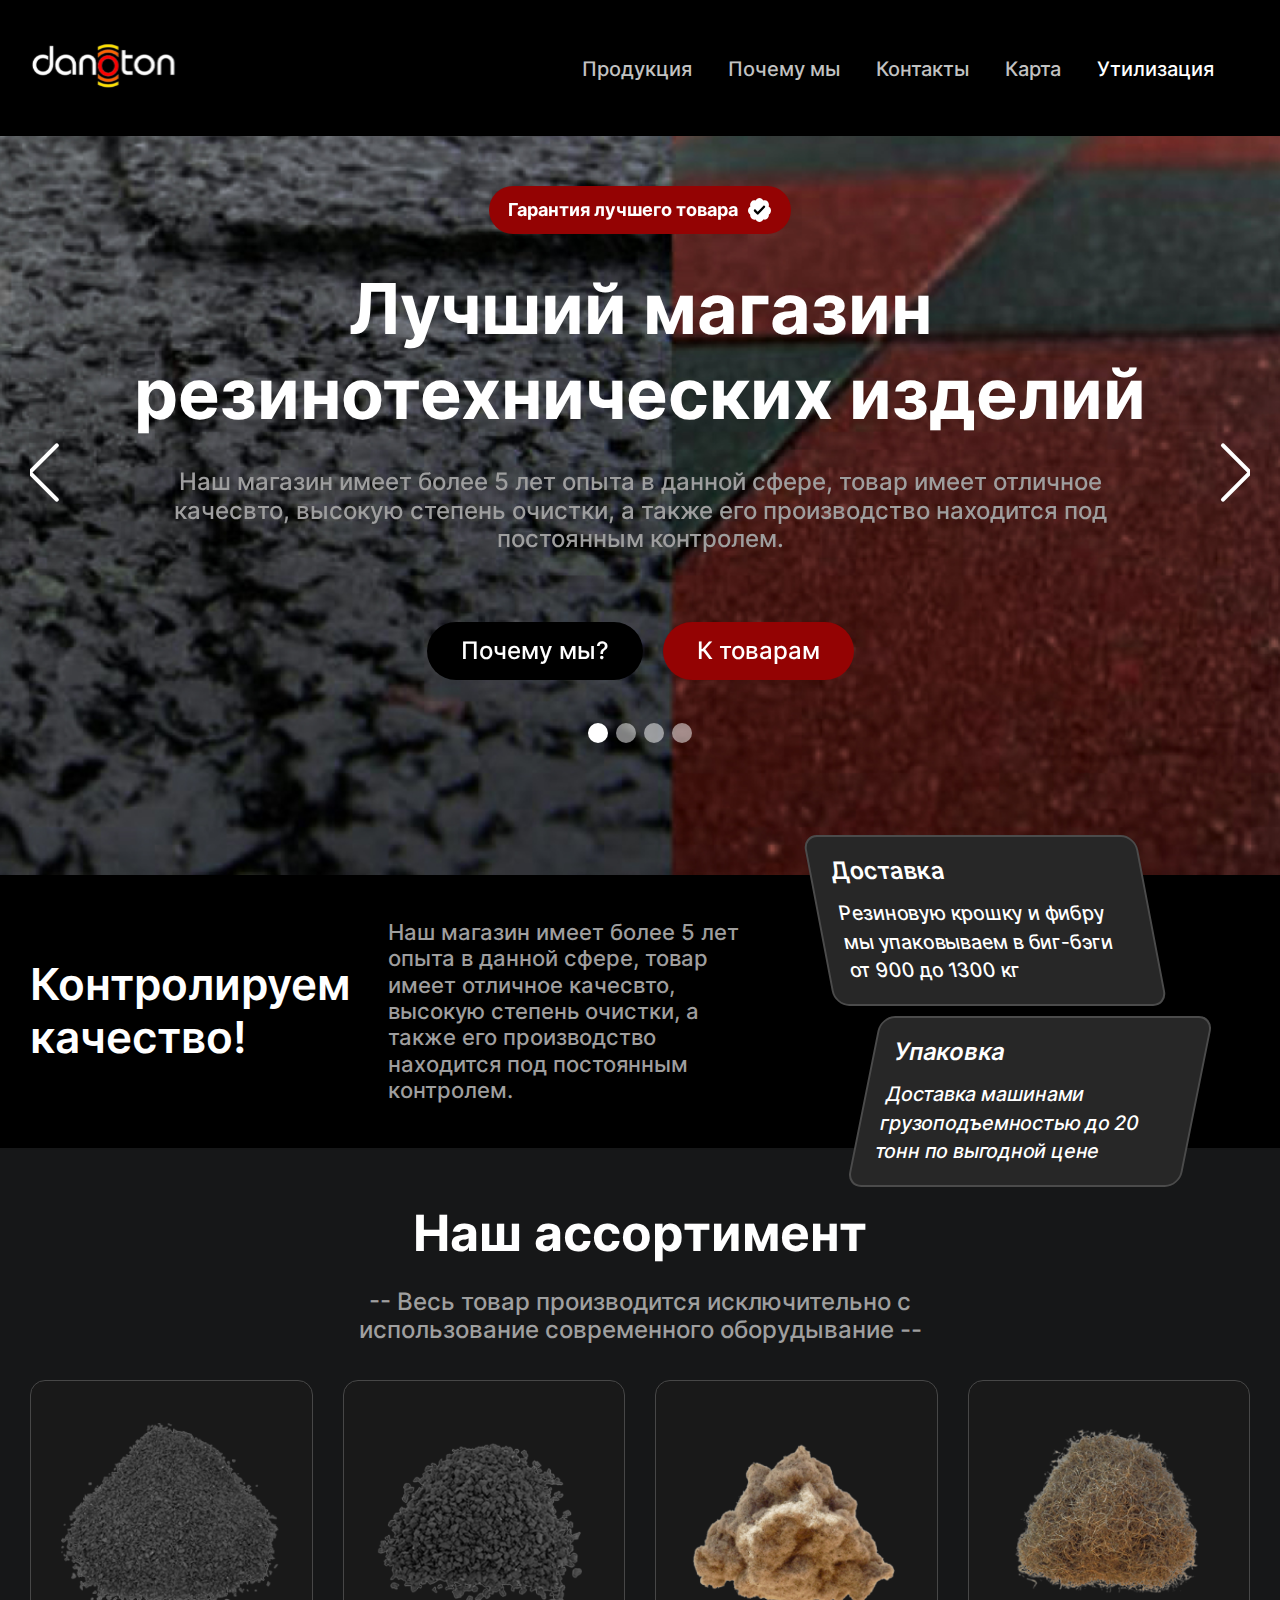
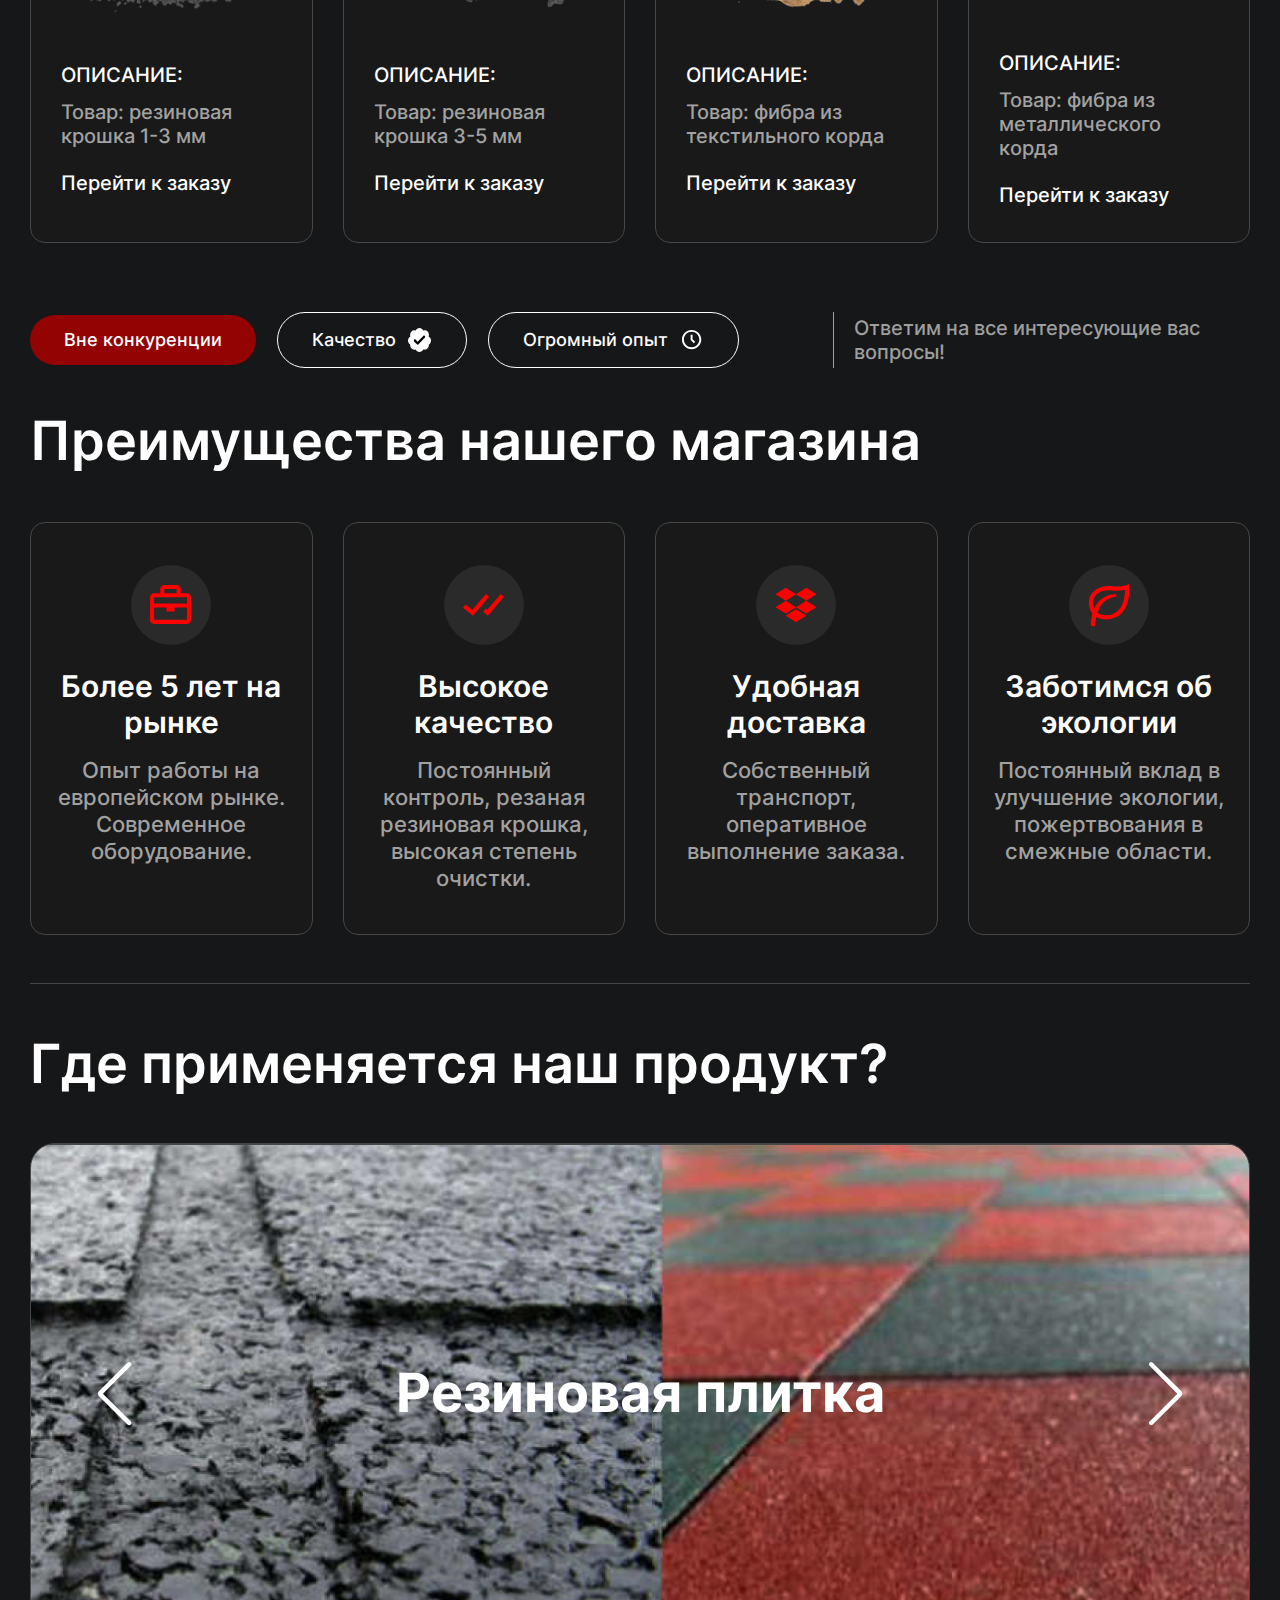
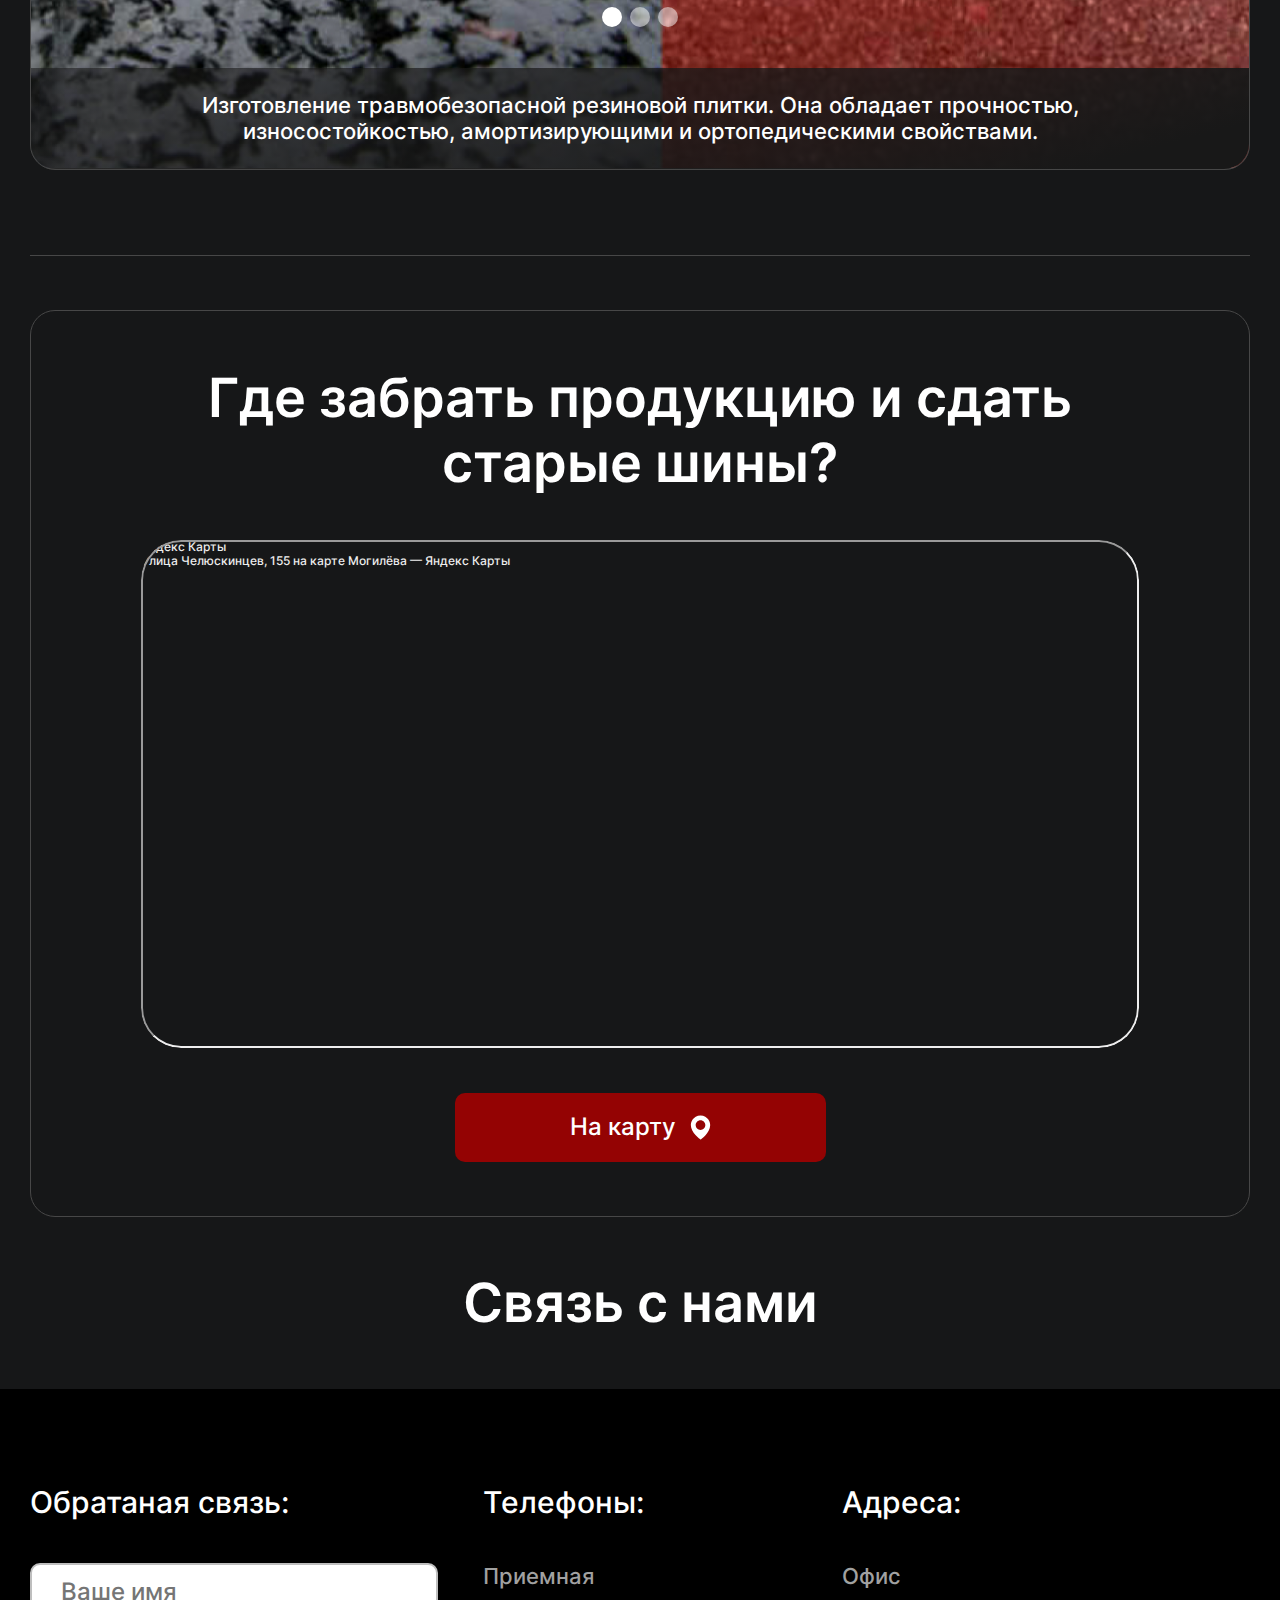
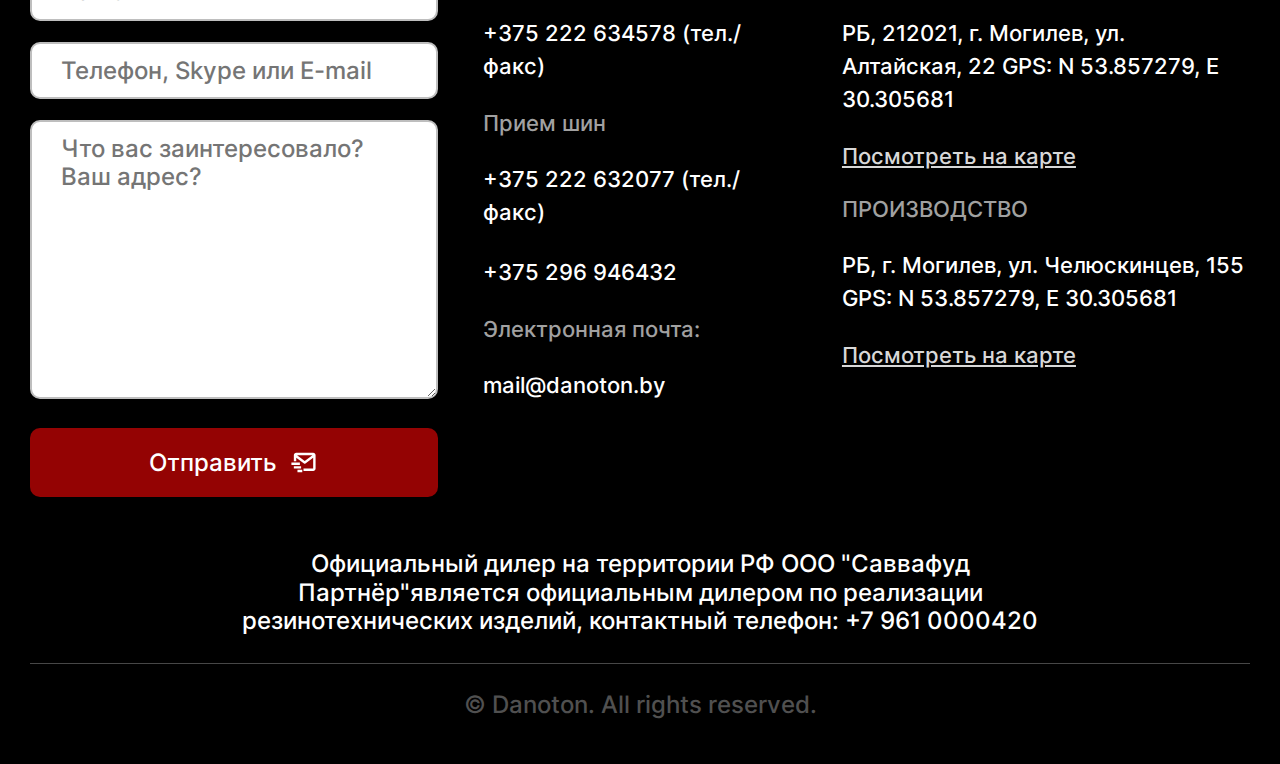
==== commit 72c3a794: "Danoton Web Site" ====
--- a/index.html
+++ b/index.html
@@ -1,535 +1,476 @@
 <!DOCTYPE html>
 <html lang="en">
-  <head>
-    <meta charset="UTF-8" />
-    <meta http-equiv="X-UA-Compatible" content="IE=edge" />
-    <meta name="viewport" content="width=device-width, initial-scale=1.0" />
-    <title>Danoton Web Site</title>
-    <!--* CSS FILE START -->
-    <link rel="stylesheet" href="./css/main.css" />
-    <!--* CSS FILE END -->
-    <!--* FONTAWESOME START  -->
-    <link
-      rel="stylesheet"
-      href="https://cdnjs.cloudflare.com/ajax/libs/font-awesome/6.1.1/css/all.min.css"
-    />
-    <!--* FONTAWESOME END  -->
-    <!--* SWIPER JS START -->
-    <link
-      rel="stylesheet"
-      href="https://unpkg.com/swiper@8/swiper-bundle.min.css"
-    />
-    <!--* SWIPER JS END -->
-  </head>
-
-  <body>
-    <!--* HEADER SECTION START -->
-    <header class="header">
-      <div class="container">
-        <div class="navbar">
-          <a href="#" class="navbar__logo">
-            <img src="./images/header/logo.svg" alt="logo..." />
-          </a>
-          <i class="fa-solid fa-bars navbar--open--icon"></i>
-          <ul class="nav">
-            <i class="fa-solid fa-xmark navbar--close--icon"></i>
-            <li class="nav__item">
-              <a href="#product" class="nav__link">Продукция</a>
-            </li>
-            <li class="nav__item">
-              <a href="#advantage" class="nav__link">Почему мы</a>
-            </li>
-            <li class="nav__item">
-              <a href="#footer" class="nav__link">Контакты</a>
-            </li>
-            <li class="nav__item"><a href="#location" class="nav__link">Карта</a></li>
-            <li class="nav__item">
-              <a href="#" class="nav__link nav--link--utilization"
-                >Утилизация</a
-              >
-            </li>
-          </ul>
-        </div>
-      </div>
-    </header>
-    <!--* HEADER SECTION END -->
-
-    <!--* MAIN SECTION START -->
-    <main class="main">
-      <!--* HERO SECTION START  -->
-      <section class="hero">
-        <div class="container">
-          <div class="hero__content">
-            <div class="swiper hero-swiper">
+
+<head>
+  <meta charset="UTF-8" />
+  <meta http-equiv="X-UA-Compatible" content="IE=edge" />
+  <meta name="viewport" content="width=device-width, initial-scale=1.0" />
+  <title>Danoton Web Site</title>
+  <!--* CSS FILE START -->
+  <link rel="stylesheet" href="./css/main.css" />
+  <!--* CSS FILE END -->
+  <!--* FONTAWESOME START  -->
+  <link rel="stylesheet" href="https://cdnjs.cloudflare.com/ajax/libs/font-awesome/6.1.1/css/all.min.css" />
+  <!--* FONTAWESOME END  -->
+  <!--* SWIPER JS START -->
+  <link rel="stylesheet" href="https://unpkg.com/swiper@8/swiper-bundle.min.css" />
+  <!--* SWIPER JS END -->
+</head>
+
+<body>
+  <!--* HEADER SECTION START -->
+  <header class="header">
+    <div class="container">
+      <div class="navbar">
+        <a href="#" class="navbar__logo">
+          <img src="./images/header/logo.svg" alt="logo..." />
+        </a>
+        <i class="fa-solid fa-bars navbar--open--icon"></i>
+        <ul class="nav">
+          <i class="fa-solid fa-xmark navbar--close--icon"></i>
+          <li class="nav__item">
+            <a href="#products" class="nav__link">Продукция</a>
+          </li>
+          <li class="nav__item">
+            <a href="#advantages" class="nav__link">Почему мы</a>
+          </li>
+          <li class="nav__item">
+            <a href="#footer" class="nav__link">Контакты</a>
+          </li>
+          <li class="nav__item"><a href="#location" class="nav__link">Карта</a></li>
+          <li class="nav__item">
+            <a href="./pages/utilization.html" class="nav__link nav--link--utilization">Утилизация</a>
+          </li>
+        </ul>
+      </div>
+    </div>
+  </header>
+  <!--* HEADER SECTION END -->
+
+  <!--* MAIN SECTION START -->
+  <main class="main">
+    <!--* HERO SECTION START  -->
+    <section class="hero">
+      <div class="container">
+        <div class="hero__content">
+          <div class="swiper hero-swiper">
+            <div class="swiper-wrapper">
+              <div class="swiper-slide">
+                <div class="hero__slide">
+                  <h5 class="hero__suptitle">
+                    <span>Гарантия лучшего товара</span>
+                    <img src="./images/hero/hero-check-icon.svg" alt="icon..." />
+                  </h5>
+                  <h1 class="hero__title">
+                    Лучший магазин резинотехнических изделий
+                  </h1>
+                  <p class="hero__description">
+                    Наш магазин имеет более 5 лет опыта в данной сфере, товар
+                    имеет отличное качесвто, высокую степень очистки, а также
+                    его производство находится под постоянным контролем.
+                  </p>
+                  <div class="hero__buttons">
+                    <button class="button__hero button">Почему мы?</button>
+                    <button class="button__hero button">К товарам</button>
+                  </div>
+                </div>
+              </div>
+              <div class="swiper-slide">
+                <div class="hero__slide">
+                  <h5 class="hero__suptitle">
+                    <span>Гарантия лучшего товара</span>
+                    <img src="./images/hero/hero-check-icon.svg" alt="icon..." />
+                  </h5>
+                  <h1 class="hero__title">
+                    Лучший магазин резинотехнических изделий
+                  </h1>
+                  <p class="hero__description">
+                    Наш магазин имеет более 5 лет опыта в данной сфере, товар
+                    имеет отличное качесвто, высокую степень очистки, а также
+                    его производство находится под постоянным контролем.
+                  </p>
+                  <div class="hero__buttons">
+                    <button class="button__hero button">Почему мы?</button>
+                    <button class="button__hero button">К товарам</button>
+                  </div>
+                </div>
+              </div>
+              <div class="swiper-slide">
+                <div class="hero__slide">
+                  <h5 class="hero__suptitle">
+                    <span>Гарантия лучшего товара</span>
+                    <img src="./images/hero/hero-check-icon.svg" alt="icon..." />
+                  </h5>
+                  <h1 class="hero__title">
+                    Лучший магазин резинотехнических изделий
+                  </h1>
+                  <p class="hero__description">
+                    Наш магазин имеет более 5 лет опыта в данной сфере, товар
+                    имеет отличное качесвто, высокую степень очистки, а также
+                    его производство находится под постоянным контролем.
+                  </p>
+                  <div class="hero__buttons">
+                    <button class="button__hero button">Почему мы?</button>
+                    <button class="button__hero button">К товарам</button>
+                  </div>
+                </div>
+              </div>
+              <div class="swiper-slide">
+                <div class="hero__slide">
+                  <h5 class="hero__suptitle">
+                    <span>Гарантия лучшего товара</span>
+                    <img src="./images/hero/hero-check-icon.svg" alt="icon..." />
+                  </h5>
+                  <h1 class="hero__title">
+                    Лучший магазин резинотехнических изделий
+                  </h1>
+                  <p class="hero__description">
+                    Наш магазин имеет более 5 лет опыта в данной сфере, товар
+                    имеет отличное качесвто, высокую степень очистки, а также
+                    его производство находится под постоянным контролем.
+                  </p>
+                  <div class="hero__buttons">
+                    <button class="button__hero button">Почему мы?</button>
+                    <button class="button__hero button">К товарам</button>
+                  </div>
+                </div>
+              </div>
+            </div>
+            <div class="swiper-button-next"></div>
+            <div class="swiper-button-prev"></div>
+            <div class="swiper-pagination"></div>
+          </div>
+        </div>
+      </div>
+    </section>
+    <!--* HERO SECTION END -->
+
+    <!--* SERVICES SECTION START -->
+    <section class="services">
+      <div class="container">
+        <div class="services__content">
+          <div class="services__texts">
+            <h2 class="services__title">Контролируем качество!</h2>
+            <p class="services__description">
+              Наш магазин имеет более 5 лет опыта в данной сфере, товар имеет
+              отличное качесвто, высокую степень очистки, а также его
+              производство находится под постоянным контролем.
+            </p>
+          </div>
+          <div class="services__cards">
+            <div class="services__card">
+              <h4>Доставка</h4>
+              <span>
+                Резиновую крошку и фибру мы упаковываем в биг-бэги от 900 до
+                1300 кг
+              </span>
+            </div>
+            <div class="services__card">
+              <h4>Упаковка</h4>
+              <span>
+                Доставка машинами грузоподъемностью до 20 тонн по выгодной
+                цене
+              </span>
+            </div>
+          </div>
+        </div>
+      </div>
+    </section>
+    <!--* SERVICES SECTION END -->
+
+    <!--* PRODUCTS SECTION START  -->
+    <section class="products" id="products">
+      <div class="container">
+        <div class="products__content">
+          <div class="products__header">
+            <h2 class="products__title">Наш ассортимент</h2>
+            <p class="products__subtitle">
+              -- Весь товар производится исключительно с использование
+              современного оборудывание --
+            </p>
+          </div>
+          <div class="products__cards">
+            <div class="products__card">
+              <div class="products__card-imgbox">
+                <img src="./images/products/product-1.png" alt="image..." />
+              </div>
+              <div class="products__card-info">
+                <span class="products__card-title">ОПИСАНИЕ:</span>
+                <p class="products__card-description">
+                  Товар: резиновая крошка 1-3 мм
+                </p>
+                <button type="button" class="products__card-button">
+                  Перейти к заказу
+                </button>
+              </div>
+            </div>
+            <div class="products__card">
+              <div class="products__card-imgbox">
+                <img src="./images/products/product-2.png" alt="image..." />
+              </div>
+              <div class="products__card-info">
+                <span class="products__card-title">ОПИСАНИЕ:</span>
+                <p class="products__card-description">
+                  Товар: резиновая крошка 3-5 мм
+                </p>
+                <button type="button" class="products__card-button">
+                  Перейти к заказу
+                </button>
+              </div>
+            </div>
+            <div class="products__card">
+              <div class="products__card-imgbox">
+                <img src="./images/products/product-3.png" alt="image..." />
+              </div>
+              <div class="products__card-info">
+                <span class="products__card-title">ОПИСАНИЕ:</span>
+                <p class="products__card-description">
+                  Товар: фибра из текстильного корда
+                </p>
+                <button type="button" class="products__card-button">
+                  Перейти к заказу
+                </button>
+              </div>
+            </div>
+            <div class="products__card">
+              <div class="products__card-imgbox">
+                <img src="./images/products/product-4.png" alt="image..." />
+              </div>
+              <div class="products__card-info">
+                <span class="products__card-title">ОПИСАНИЕ:</span>
+                <p class="products__card-description">
+                  Товар: фибра из металлического корда
+                </p>
+                <button type="button" class="products__card-button">
+                  Перейти к заказу
+                </button>
+              </div>
+            </div>
+          </div>
+        </div>
+      </div>
+    </section>
+    <!--* PRODUCTS SECTION END -->
+
+    <!--* ADVANTAGES SECTION START -->
+    <section class="advantages" id="advantages">
+      <div class="container">
+        <div class="advantages__content">
+          <div class="advantages__header">
+            <div class="advantages__header-main">
+              <div class="advantages__header-buttons">
+                <button class="advantages__button button button__advantages advantages--button--active">
+                  <span>Вне конкуренции</span>
+                </button>
+                <button class="advantages__button button button__advantages">
+                  <span>Качество</span>
+                  <img src="./images/hero/hero-check-icon.svg" alt="icon..." />
+                </button>
+                <button class="advantages__button button button__advantages">
+                  <span>Огромный опыт</span>
+                  <img src="./images/advantages/advantages-time-icon.svg" alt="icon..." />
+                </button>
+              </div>
+              <span class="advantages__header-text">Ответим на все интересующие вас вопросы!</span>
+            </div>
+            <h2 class="advantages__title">Преимущества нашего магазина</h2>
+          </div>
+          <div class="advantages__cards">
+            <div class="advantages__card">
+              <div class="advantages__card-imgbox">
+                <img src="./images/advantages/advantages-icon-1.svg" alt="image..." />
+              </div>
+              <h3 class="advantages__card-title">Более 5 лет на рынке</h3>
+              <p class="advantages__card-description">
+                Опыт работы на европейском рынке. Современное оборудование.
+              </p>
+            </div>
+            <div class="advantages__card">
+              <div class="advantages__card-imgbox">
+                <img src="./images/advantages/advantages-icon-2.svg" alt="image..." />
+              </div>
+              <h3 class="advantages__card-title">Высокое качество</h3>
+              <p class="advantages__card-description">
+                Постоянный контроль, резаная резиновая крошка, высокая степень
+                очистки.
+              </p>
+            </div>
+            <div class="advantages__card">
+              <div class="advantages__card-imgbox">
+                <img src="./images/advantages/advantages-icon-3.svg" alt="image..." />
+              </div>
+              <h3 class="advantages__card-title">Удобная доставка</h3>
+              <p class="advantages__card-description">
+                Собственный транспорт, оперативное выполнение заказа.
+              </p>
+            </div>
+            <div class="advantages__card">
+              <div class="advantages__card-imgbox">
+                <img src="./images/advantages/advantages-icon-4.svg" alt="image..." />
+              </div>
+              <h3 class="advantages__card-title">Заботимся об экологии</h3>
+              <p class="advantages__card-description">
+                Постоянный вклад в улучшение экологии, пожертвования в смежные
+                области.
+              </p>
+            </div>
+          </div>
+        </div>
+      </div>
+    </section>
+    <!--* ADVANTAGES SECTION END -->
+
+    <!--* APPLIED SECTION START  -->
+    <section class="applied">
+      <div class="container">
+        <div class="applied__content">
+          <h2 class="applied__title">Где применяется наш продукт?</h2>
+          <div class="applied__main">
+            <div class="swiper applied-swiper">
               <div class="swiper-wrapper">
                 <div class="swiper-slide">
-                  <div class="hero__slide">
-                    <h5 class="hero__suptitle">
-                      <span>Гарантия лучшего товара</span>
-                      <img
-                        src="./images/hero/hero-check-icon.svg"
-                        alt="icon..."
-                      />
-                    </h5>
-                    <h1 class="hero__title">
-                      Лучший магазин резинотехнических изделий
-                    </h1>
-                    <p class="hero__description">
-                      Наш магазин имеет более 5 лет опыта в данной сфере, товар
-                      имеет отличное качесвто, высокую степень очистки, а также
-                      его производство находится под постоянным контролем.
-                    </p>
-                    <div class="hero__buttons">
-                      <button class="button__hero button">Почему мы?</button>
-                      <button class="button__hero button">К товарам</button>
-                    </div>
-                  </div>
+                  <h2 class="applied__slide-title">Резиновая плитка</h2>
                 </div>
                 <div class="swiper-slide">
-                  <div class="hero__slide">
-                    <h5 class="hero__suptitle">
-                      <span>Гарантия лучшего товара</span>
-                      <img
-                        src="./images/hero/hero-check-icon.svg"
-                        alt="icon..."
-                      />
-                    </h5>
-                    <h1 class="hero__title">
-                      Лучший магазин резинотехнических изделий
-                    </h1>
-                    <p class="hero__description">
-                      Наш магазин имеет более 5 лет опыта в данной сфере, товар
-                      имеет отличное качесвто, высокую степень очистки, а также
-                      его производство находится под постоянным контролем.
-                    </p>
-                    <div class="hero__buttons">
-                      <button class="button__hero button">Почему мы?</button>
-                      <button class="button__hero button">К товарам</button>
-                    </div>
-                  </div>
+                  <h2 class="applied__slide-title">Резиновая плитка2</h2>
                 </div>
                 <div class="swiper-slide">
-                  <div class="hero__slide">
-                    <h5 class="hero__suptitle">
-                      <span>Гарантия лучшего товара</span>
-                      <img
-                        src="./images/hero/hero-check-icon.svg"
-                        alt="icon..."
-                      />
-                    </h5>
-                    <h1 class="hero__title">
-                      Лучший магазин резинотехнических изделий
-                    </h1>
-                    <p class="hero__description">
-                      Наш магазин имеет более 5 лет опыта в данной сфере, товар
-                      имеет отличное качесвто, высокую степень очистки, а также
-                      его производство находится под постоянным контролем.
-                    </p>
-                    <div class="hero__buttons">
-                      <button class="button__hero button">Почему мы?</button>
-                      <button class="button__hero button">К товарам</button>
-                    </div>
-                  </div>
-                </div>
-                <div class="swiper-slide">
-                  <div class="hero__slide">
-                    <h5 class="hero__suptitle">
-                      <span>Гарантия лучшего товара</span>
-                      <img
-                        src="./images/hero/hero-check-icon.svg"
-                        alt="icon..."
-                      />
-                    </h5>
-                    <h1 class="hero__title">
-                      Лучший магазин резинотехнических изделий
-                    </h1>
-                    <p class="hero__description">
-                      Наш магазин имеет более 5 лет опыта в данной сфере, товар
-                      имеет отличное качесвто, высокую степень очистки, а также
-                      его производство находится под постоянным контролем.
-                    </p>
-                    <div class="hero__buttons">
-                      <button class="button__hero button">Почему мы?</button>
-                      <button class="button__hero button">К товарам</button>
-                    </div>
-                  </div>
+                  <h2 class="applied__slide-title">Резиновая плитка3</h2>
                 </div>
               </div>
               <div class="swiper-button-next"></div>
               <div class="swiper-button-prev"></div>
               <div class="swiper-pagination"></div>
             </div>
-          </div>
-        </div>
-      </section>
-      <!--* HERO SECTION END -->
-
-      <!--* SERVICES SECTION START -->
-      <section class="services">
+            <div class="applied__footer">
+              <p class="applied__footer-description">
+                Изготовление травмобезопасной резиновой плитки. Она обладает
+                прочностью, износостойкостью, амортизирующими и
+                ортопедическими свойствами.
+              </p>
+            </div>
+          </div>
+        </div>
+      </div>
+    </section>
+    <!--* APPLIED SECTION END -->
+
+    <!--* LOCATION SECTION START -->
+    <section class="location" id="location">
+      <div class="container">
+        <div class="location__content">
+          <h2 class="location__title">
+            Где забрать продукцию и сдать старые шины?
+          </h2>
+          <div class="location__map">
+            <div style="position:relative;overflow:hidden;">
+              <a href="https://yandex.by/maps?utm_medium=mapframe&utm_source=maps" style="color:#eee;font-size:12px;position:absolute;top:0px;">Яндекс Карты
+              </a>
+              <a href="https://yandex.by/maps/158/mogilev/house/Z0kYdA9gQUIOQFtpfXR5dHhgYw==/?ll=28.901222%2C53.362984&utm_medium=mapframe&utm_source=maps&z=7.49" style="color:#eee;font-size:12px;position:absolute;top:14px;">Улица Челюскинцев, 155 на карте Могилёва — Яндекс Карты</a>
+              <iframe src="https://yandex.by/map-widget/v1/-/CCUNfMWutC" width="560" height="400" frameborder="1" allowfullscreen="true" style="position:relative;">
+              </iframe></div>
+          </div>
+          <a href="https://yandex.by/maps/-/CCUNfMWuHC" class="button button__location">
+            <span>На карту</span>
+            <img src="./images/location/location-map-icon.svg" alt="icon..." />
+          </a>
+        </div>
+      </div>
+    </section>
+    <!--* LOCATION SECTION END -->
+  </main>
+  <!--* MAIN SECTION END -->
+
+  <!--* FOOTER SECTION START -->
+  <footer class="footer" id="footer">
+    <div class="footer__content">
+      <div class="footer__header">
         <div class="container">
-          <div class="services__content">
-            <div class="services__texts">
-              <h2 class="services__title">Контролируем качество!</h2>
-              <p class="services__description">
-                Наш магазин имеет более 5 лет опыта в данной сфере, товар имеет
-                отличное качесвто, высокую степень очистки, а также его
-                производство находится под постоянным контролем.
-              </p>
-            </div>
-            <div class="services__cards">
-              <div class="services__card">
-                <h4>Доставка</h4>
-                <span>
-                  Резиновую крошку и фибру мы упаковываем в биг-бэги от 900 до
-                  1300 кг
-                </span>
-              </div>
-              <div class="services__card">
-                <h4>Упаковка</h4>
-                <span>
-                  Доставка машинами грузоподъемностью до 20 тонн по выгодной
-                  цене
-                </span>
-              </div>
-            </div>
-          </div>
-        </div>
-      </section>
-      <!--* SERVICES SECTION END -->
-
-      <!--* PRODUCTS SECTION START  -->
-      <section class="products" id="products">
+          <h2 class="footer__title">Связь с нами</h2>
+        </div>
+      </div>
+      <div class="footer__main">
         <div class="container">
-          <div class="products__content">
-            <div class="products__header">
-              <h2 class="products__title">Наш ассортимент</h2>
-              <p class="products__subtitle">
-                -- Весь товар производится исключительно с использование
-                современного оборудывание --
-              </p>
-            </div>
-            <div class="products__cards">
-              <div class="products__card">
-                <div class="products__card-imgbox">
-                  <img src="./images/products/product-1.png" alt="image..." />
-                </div>
-                <div class="products__card-info">
-                  <span class="products__card-title">ОПИСАНИЕ:</span>
-                  <p class="products__card-description">
-                    Товар: резиновая крошка 1-3 мм
-                  </p>
-                  <button type="button" class="products__card-button">
-                    Перейти к заказу
-                  </button>
-                </div>
-              </div>
-              <div class="products__card">
-                <div class="products__card-imgbox">
-                  <img src="./images/products/product-2.png" alt="image..." />
-                </div>
-                <div class="products__card-info">
-                  <span class="products__card-title">ОПИСАНИЕ:</span>
-                  <p class="products__card-description">
-                    Товар: резиновая крошка 3-5 мм
-                  </p>
-                  <button type="button" class="products__card-button">
-                    Перейти к заказу
-                  </button>
-                </div>
-              </div>
-              <div class="products__card">
-                <div class="products__card-imgbox">
-                  <img src="./images/products/product-3.png" alt="image..." />
-                </div>
-                <div class="products__card-info">
-                  <span class="products__card-title">ОПИСАНИЕ:</span>
-                  <p class="products__card-description">
-                    Товар: фибра из текстильного корда
-                  </p>
-                  <button type="button" class="products__card-button">
-                    Перейти к заказу
-                  </button>
-                </div>
-              </div>
-              <div class="products__card">
-                <div class="products__card-imgbox">
-                  <img src="./images/products/product-4.png" alt="image..." />
-                </div>
-                <div class="products__card-info">
-                  <span class="products__card-title">ОПИСАНИЕ:</span>
-                  <p class="products__card-description">
-                    Товар: фибра из металлического корда
-                  </p>
-                  <button type="button" class="products__card-button">
-                    Перейти к заказу
-                  </button>
-                </div>
-              </div>
-            </div>
-          </div>
-        </div>
-      </section>
-      <!--* PRODUCTS SECTION END -->
-
-      <!--* ADVANTAGES SECTION START -->
-      <section class="advantages" id="adavantages">
+          <div class="footer__items">
+            <div class="footer__item  footer__item-large">
+              <h5 class="footer__item-title">Обратаная связь:</h5>
+              <form class="footer__form">
+                <input class="footer__input" type="text" placeholder="Ваше имя" />
+                <input class="footer__input" type="email" placeholder="Телефон, Skype или E-mail" />
+                <textarea rows="9" class="footer__textarea" placeholder="Что вас заинтересовало? Ваш адрес?"></textarea>
+                <button type="submit" class="button button__footer">
+                  <span>Отправить</span>
+                  <img src="./images/footer/footer-message-icon.svg" alt="icon..." />
+                </button>
+              </form>
+            </div>
+            <div class="footer__item">
+              <h5 class="footer__item-title">Телефоны:</h5>
+              <ul class="footer__item-list">
+                <li class="footer__item-list__item">
+                  <span>Приемная</span>
+                  <p>+375 222 634578 (тел./факс)</p>
+                </li>
+                <li class="footer__item-list__item">
+                  <span>Прием шин</span>
+                  <p>+375 222 632077 (тел./факс)</p>
+                  <p>+375 296 946432</p>
+                </li>
+                <li class="footer__item-list__item">
+                  <span>Электронная почта:</span>
+                  <p>mail@danoton.by</p>
+                </li>
+              </ul>
+            </div>
+            <div class="footer__item footer__item-large">
+              <h5 class="footer__item-title">Адреса:</h5>
+              <ul class="footer__item-list">
+                <li class="footer__item-list__item">
+                  <span>Офис</span>
+                  <p>
+                    РБ, 212021, г. Могилев, ул. Алтайская, 22 GPS: N
+                    53.857279, E 30.305681
+                  </p>
+                  <a href="#">Посмотреть на карте</a>
+                </li>
+                <li class="footer__item-list__item">
+                  <span>ПРОИЗВОДСТВО</span>
+                  <p>
+                    РБ, г. Могилев, ул. Челюскинцев, 155 GPS: N 53.857279, E
+                    30.305681
+                  </p>
+                  <a href="#">Посмотреть на карте</a>
+                </li>
+              </ul>
+            </div>
+          </div>
+        </div>
+        <div class="footer__main-text">
+          <p>
+            Официальный дилер на территории РФ ООО "Саввафуд Партнёр"является
+            официальным дилером по реализации резинотехнических изделий,
+            контактный телефон: +7 961 0000420
+          </p>
+        </div>
+      </div>
+      <div class="footer__bottom">
         <div class="container">
-          <div class="advantages__content">
-            <div class="advantages__header">
-              <div class="advantages__header-main">
-                <div class="advantages__header-buttons">
-                  <button
-                    class="advantages__button button button__advantages advantages--button--active"
-                  >
-                    <span>Вне конкуренции</span>
-                  </button>
-                  <button class="advantages__button button button__advantages">
-                    <span>Качество</span>
-                    <img
-                      src="./images/hero/hero-check-icon.svg"
-                      alt="icon..."
-                    />
-                  </button>
-                  <button class="advantages__button button button__advantages">
-                    <span>Огромный опыт</span>
-                    <img
-                      src="./images/advantages/advantages-time-icon.svg"
-                      alt="icon..."
-                    />
-                  </button>
-                </div>
-                <span class="advantages__header-text"
-                  >Ответим на все интересующие вас вопросы!</span
-                >
-              </div>
-              <h2 class="advantages__title">Преимущества нашего магазина</h2>
-            </div>
-            <div class="advantages__cards">
-              <div class="advantages__card">
-                <div class="advantages__card-imgbox">
-                  <img
-                    src="./images/advantages/advantages-icon-1.svg"
-                    alt="image..."
-                  />
-                </div>
-                <h3 class="advantages__card-title">Более 5 лет на рынке</h3>
-                <p class="advantages__card-description">
-                  Опыт работы на европейском рынке. Современное оборудование.
-                </p>
-              </div>
-              <div class="advantages__card">
-                <div class="advantages__card-imgbox">
-                  <img
-                    src="./images/advantages/advantages-icon-2.svg"
-                    alt="image..."
-                  />
-                </div>
-                <h3 class="advantages__card-title">Высокое качество</h3>
-                <p class="advantages__card-description">
-                  Постоянный контроль, резаная резиновая крошка, высокая степень
-                  очистки.
-                </p>
-              </div>
-              <div class="advantages__card">
-                <div class="advantages__card-imgbox">
-                  <img
-                    src="./images/advantages/advantages-icon-3.svg"
-                    alt="image..."
-                  />
-                </div>
-                <h3 class="advantages__card-title">Удобная доставка</h3>
-                <p class="advantages__card-description">
-                  Собственный транспорт, оперативное выполнение заказа.
-                </p>
-              </div>
-              <div class="advantages__card">
-                <div class="advantages__card-imgbox">
-                  <img
-                    src="./images/advantages/advantages-icon-4.svg"
-                    alt="image..."
-                  />
-                </div>
-                <h3 class="advantages__card-title">Заботимся об экологии</h3>
-                <p class="advantages__card-description">
-                  Постоянный вклад в улучшение экологии, пожертвования в смежные
-                  области.
-                </p>
-              </div>
-            </div>
-          </div>
-        </div>
-      </section>
-      <!--* ADVANTAGES SECTION END -->
-
-      <!--* APPLIED SECTION START  -->
-      <section class="applied">
-        <div class="container">
-          <div class="applied__content">
-            <h2 class="applied__title">Где применяется наш продукт?</h2>
-            <div class="applied__main">
-              <div class="swiper applied-swiper">
-                <div class="swiper-wrapper">
-                  <div class="swiper-slide">
-                    <h2 class="applied__slide-title">Резиновая плитка</h2>
-                  </div>
-                  <div class="swiper-slide">
-                    <h2 class="applied__slide-title">Резиновая плитка2</h2>
-                  </div>
-                  <div class="swiper-slide">
-                    <h2 class="applied__slide-title">Резиновая плитка3</h2>
-                  </div>
-                </div>
-                <div class="swiper-button-next"></div>
-                <div class="swiper-button-prev"></div>
-                <div class="swiper-pagination"></div>
-              </div>
-              <div class="applied__footer">
-                <p class="applied__footer-description">
-                  Изготовление травмобезопасной резиновой плитки. Она обладает
-                  прочностью, износостойкостью, амортизирующими и
-                  ортопедическими свойствами.
-                </p>
-              </div>
-            </div>
-          </div>
-        </div>
-      </section>
-      <!--* APPLIED SECTION END -->
-
-      <!--* LOCATION SECTION START -->
-      <section class="location" id="location">
-        <div class="container">
-          <div class="location__content">
-            <h2 class="location__title">
-              Где забрать продукцию и сдать старые шины?
-            </h2>
-            <div class="location__map">
-              <iframe
-                src="https://www.google.com/maps/embed?pb=!1m18!1m12!1m3!1d1549317.7314447172!2d28.73859556043462!3d52.988955016796055!2m3!1f0!2f0!3f0!3m2!1i1024!2i768!4f13.1!3m3!1m2!1s0x46d053d8a06b1d81%3A0x6a5f8593eefc2d3e!2z0YPQuy4g0JDQu9GC0LDQudGB0LrQsNGPIDIyLCDQnNC-0LPQuNC70ZHQsiwg0JHQtdC70LDRgNGD0YHRjA!5e0!3m2!1sru!2skg!4v1657832862057!5m2!1sru!2skg"
-                width="600"
-                height="450"
-                style="border: 0"
-                allowfullscreen=""
-                loading="lazy"
-                referrerpolicy="no-referrer-when-downgrade"
-              ></iframe>
-            </div>
-            <button class="button button__location">
-              <span>На карту</span>
-              <img
-                src="./images/location/location-map-icon.svg"
-                alt="icon..."
-              />
-            </button>
-          </div>
-        </div>
-      </section>
-      <!--* LOCATION SECTION END -->
-    </main>
-    <!--* MAIN SECTION END -->
-
-    <!--* FOOTER SECTION START -->
-    <footer class="footer" id="footer">
-      <div class="footer__content">
-        <div class="footer__header">
-          <div class="container">
-            <h2 class="footer__title">Связь с нами</h2>
-          </div>
-        </div>
-        <div class="footer__main">
-          <div class="container">
-            <div class="footer__items">
-              <div class="footer__item  footer__item-large">
-                <h5 class="footer__item-title">Обратаная связь:</h5>
-                <form class="footer__form">
-                  <input
-                    class="footer__input"
-                    type="text"
-                    placeholder="Ваше имя"
-                  />
-                  <input
-                    class="footer__input"
-                    type="email"
-                    placeholder="Телефон, Skype или E-mail"
-                  />
-                  <textarea  rows="9"
-                    class="footer__textarea"
-                    placeholder="Что вас заинтересовало? Ваш адрес?"
-                  ></textarea>
-                  <button type="submit" class="button button__footer">
-                    <span>Отправить</span>
-                    <img
-                      src="./images/footer/footer-message-icon.svg"
-                      alt="icon..."
-                    />
-                  </button>
-                </form>
-              </div>
-              <div class="footer__item">
-                <h5 class="footer__item-title">Телефоны:</h5>
-                <ul class="footer__item-list">
-                  <li class="footer__item-list__item">
-                    <span>Приемная</span>
-                    <p>+375 222 634578 (тел./факс)</p>
-                  </li>
-                  <li class="footer__item-list__item">
-                    <span>Прием шин</span>
-                    <p>+375 222 632077 (тел./факс)</p>
-                    <p>+375 296 946432</p>
-                  </li>
-                  <li class="footer__item-list__item">
-                    <span>Электронная почта:</span>
-                    <p>mail@danoton.by</p>
-                  </li>
-                </ul>
-              </div>
-              <div class="footer__item footer__item-large">
-                <h5 class="footer__item-title">Адреса:</h5>
-                <ul class="footer__item-list">
-                  <li class="footer__item-list__item">
-                    <span>Офис</span>
-                    <p>
-                      РБ, 212021, г. Могилев, ул. Алтайская, 22 GPS: N
-                      53.857279, E 30.305681
-                    </p>
-                    <a href="#">Посмотреть на карте</a>
-                  </li>
-                  <li class="footer__item-list__item">
-                    <span>ПРОИЗВОДСТВО</span>
-                    <p>
-                      РБ, г. Могилев, ул. Челюскинцев, 155 GPS: N 53.857279, E
-                      30.305681
-                    </p>
-                    <a href="#">Посмотреть на карте</a>
-                  </li>
-                </ul>
-              </div>
-            </div>
-          </div>
-          <div class="footer__main-text">
-            <p>
-              Официальный дилер на территории РФ ООО "Саввафуд Партнёр"является
-              официальным дилером по реализации резинотехнических изделий,
-              контактный телефон: +7 961 0000420
-            </p>
-          </div>
-        </div>
-        <div class="footer__bottom">
-          <div class="container">
-            <div class="footer__bottom-text">
-              <a href="#">© Danoton. All rights reserved.</a>
-            </div>
-          </div>
-        </div>
-      </div>
-    </footer>
-    <!--* FOOTER SECTION END -->
-
-    <!--* SWIPER JS START -->
-    <script src="https://unpkg.com/swiper@8/swiper-bundle.min.js"></script>
-    <!--* SWIPER JS END -->
-    <!--* JAVASCRIPT FILE START -->
-    <script src="./js/main.js"></script>
-    <!--* JAVASCRIPT FILE END -->
-  </body>
-</html>
+          <div class="footer__bottom-text">
+            <a href="#">© Danoton. All rights reserved.</a>
+          </div>
+        </div>
+      </div>
+    </div>
+  </footer>
+  <!--* FOOTER SECTION END -->
+
+  <!--* SWIPER JS START -->
+  <script src="https://unpkg.com/swiper@8/swiper-bundle.min.js"></script>
+  <!--* SWIPER JS END -->
+  <!--* JAVASCRIPT FILE START -->
+  <script src="./js/main.js"></script>
+  <script src="./js/navbar.js"></script>
+  <!--* JAVASCRIPT FILE END -->
+</body>
+
+</html>--- a/css/main.css
+++ b/css/main.css
@@ -20,6 +20,36 @@
   font-weight: 600;
   font-style: normal;
   font-display: swap;
+}
+
+.section--title {
+  font-weight: 600;
+  color: #fff;
+}
+
+@media screen and (max-width: 992px) {
+  .section--title {
+    font-size: 42px;
+  }
+}
+
+@media screen and (max-width: 768px) {
+  .section--title {
+    text-align: center;
+    font-size: 38px;
+  }
+}
+
+@media screen and (max-width: 576px) {
+  .section--title {
+    font-size: 30px;
+  }
+}
+
+@media screen and (max-width: 400px) {
+  .section--title {
+    font-size: 24px;
+  }
 }
 
 *,
@@ -1154,6 +1184,50 @@
 @media screen and (max-width: 400px) {
   .advantages__card-description {
     font-size: 14px;
+  }
+}
+
+.info__cards {
+  width: 100%;
+  display: -webkit-box;
+  display: -ms-flexbox;
+  display: flex;
+  -webkit-box-pack: start;
+      -ms-flex-pack: start;
+          justify-content: flex-start;
+  -webkit-box-align: stretch;
+      -ms-flex-align: stretch;
+          align-items: stretch;
+  -webkit-box-orient: horizontal;
+  -webkit-box-direction: normal;
+      -ms-flex-direction: row;
+          flex-direction: row;
+}
+
+@media screen and (max-width: 992px) {
+  .info__cards {
+    display: -ms-grid;
+    display: grid;
+    -ms-grid-columns: (minmax(14rem, 1fr))[auto-fit];
+        grid-template-columns: repeat(auto-fit, minmax(14rem, 1fr));
+    grid-gap: 20px;
+  }
+}
+
+.info .advantages__card {
+  width: 360px;
+}
+
+.info .advantages__card-imgbox span {
+  color: red;
+  font-size: 30px;
+  font-weight: 500;
+}
+
+@media screen and (max-width: 992px) {
+  .info .advantages__card {
+    width: 100%;
+    padding: 42px 15px;
   }
 }
 
@@ -3122,15 +3196,489 @@
   }
 }
 
-.location__map iframe {
+.location__map div, .location__map iframe {
   border-radius: 40px;
   width: 100% !important;
   height: 100% !important;
 }
 
 @media screen and (max-width: 576px) {
-  .location__map iframe {
+  .location__map div, .location__map iframe {
     border-radius: 10px;
   }
 }
+
+.utilization__hero {
+  background-image: url("/images/hero/hero-bg-utilization.jpg");
+  background-repeat: no-repeat;
+  background-position-x: 50%;
+  background-size: cover;
+  background-attachment: fixed;
+  padding: 46px 0;
+}
+
+@media screen and (max-width: 768px) {
+  .utilization__hero .hero__suptitle img {
+    display: none;
+  }
+  .utilization__hero .hero__suptitle span {
+    text-align: center;
+  }
+}
+
+@media screen and (max-width: 576px) {
+  .utilization__hero .hero__suptitle {
+    font-size: 14px;
+  }
+  .utilization__hero .hero__suptitle span {
+    font-size: inherit;
+  }
+}
+
+@media screen and (max-width: 400px) {
+  .utilization__hero .hero__suptitle {
+    font-size: 12px;
+    padding: 8px 19px;
+  }
+}
+
+.utilization__hero .hero__descriptions {
+  display: -webkit-box;
+  display: -ms-flexbox;
+  display: flex;
+  -webkit-box-pack: center;
+      -ms-flex-pack: center;
+          justify-content: center;
+  -webkit-box-align: center;
+      -ms-flex-align: center;
+          align-items: center;
+  -webkit-box-orient: vertical;
+  -webkit-box-direction: normal;
+      -ms-flex-direction: column;
+          flex-direction: column;
+  gap: 20px;
+}
+
+.utilization__hero .hero__descriptions p {
+  color: #cacaca;
+  font-weight: 500;
+}
+
+.utilization__hero .hero__descriptions p:first-child {
+  width: 754px;
+  margin: 0 auto;
+  padding-bottom: 20px;
+  border-bottom: 1px solid #cacaca;
+}
+
+.utilization__hero .hero__descriptions p:last-child {
+  width: 921px;
+  margin: 0 auto;
+}
+
+.utilization__hero .hero__descriptions p:last-child span {
+  font-size: inherit;
+  color: #fff;
+}
+
+@media screen and (max-width: 1200px) {
+  .utilization__hero .hero__descriptions p:last-child, .utilization__hero .hero__descriptions p:first-child {
+    width: 100%;
+    text-align: center;
+  }
+}
+
+@media screen and (max-width: 992px) {
+  .utilization__hero .hero__descriptions p {
+    font-size: 22px;
+  }
+}
+
+@media screen and (max-width: 768px) {
+  .utilization__hero .hero__descriptions p {
+    font-size: 20px;
+  }
+}
+
+@media screen and (max-width: 576px) {
+  .utilization__hero .hero__descriptions p {
+    font-size: 16px;
+  }
+}
+
+@media screen and (max-width: 576px) {
+  .utilization__hero .hero__descriptions p {
+    font-size: 14px;
+  }
+}
+
+@media screen and (max-width: 1200px) {
+  .utilization__hero .hero__descriptions {
+    width: 90%;
+    margin: 0 auto;
+  }
+}
+
+.address {
+  background-color: #000;
+  padding: 45px 0;
+  color: #fff;
+}
+
+@media screen and (max-width: 576px) {
+  .address {
+    padding: 35px 0;
+  }
+}
+
+@media screen and (max-width: 400px) {
+  .address {
+    padding: 32px 0;
+  }
+}
+
+.address__content {
+  display: -webkit-box;
+  display: -ms-flexbox;
+  display: flex;
+  -webkit-box-pack: center;
+      -ms-flex-pack: center;
+          justify-content: center;
+  -webkit-box-align: center;
+      -ms-flex-align: center;
+          align-items: center;
+  -webkit-box-orient: vertical;
+  -webkit-box-direction: normal;
+      -ms-flex-direction: column;
+          flex-direction: column;
+  text-align: center;
+  gap: 27px;
+}
+
+.address__text {
+  display: -webkit-box;
+  display: -ms-flexbox;
+  display: flex;
+  -webkit-box-pack: center;
+      -ms-flex-pack: center;
+          justify-content: center;
+  -webkit-box-align: center;
+      -ms-flex-align: center;
+          align-items: center;
+  -webkit-box-orient: horizontal;
+  -webkit-box-direction: normal;
+      -ms-flex-direction: row;
+          flex-direction: row;
+  gap: 15px;
+  font-size: 24px;
+  font-weight: 500;
+}
+
+.address__text span {
+  color: #9E9E9E;
+  font-size: inherit;
+}
+
+.address__text p {
+  font-size: inherit;
+  color: #fff;
+}
+
+@media screen and (max-width: 1400px) {
+  .address__text {
+    -ms-flex-wrap: wrap;
+        flex-wrap: wrap;
+  }
+}
+
+@media screen and (max-width: 992px) {
+  .address__text {
+    font-size: 22px;
+  }
+  .address__text img {
+    width: 45px;
+  }
+}
+
+@media screen and (max-width: 768px) {
+  .address__text {
+    font-size: 20px;
+  }
+}
+
+@media screen and (max-width: 576px) {
+  .address__text {
+    font-size: 16px;
+  }
+  .address__text img {
+    width: 40px;
+  }
+}
+
+@media screen and (max-width: 576px) {
+  .address__text {
+    font-size: 14px;
+  }
+  .address__text img {
+    width: 35px;
+  }
+}
+
+.map {
+  background-color: #161718FF;
+  color: #fff;
+}
+
+.map__content {
+  display: -webkit-box;
+  display: -ms-flexbox;
+  display: flex;
+  -webkit-box-pack: center;
+      -ms-flex-pack: center;
+          justify-content: center;
+  -webkit-box-align: center;
+      -ms-flex-align: center;
+          align-items: center;
+  -webkit-box-orient: vertical;
+  -webkit-box-direction: normal;
+      -ms-flex-direction: column;
+          flex-direction: column;
+}
+
+.map__header {
+  width: 100%;
+  display: -webkit-box;
+  display: -ms-flexbox;
+  display: flex;
+  -webkit-box-pack: center;
+      -ms-flex-pack: center;
+          justify-content: center;
+  -webkit-box-align: center;
+      -ms-flex-align: center;
+          align-items: center;
+  -webkit-box-orient: horizontal;
+  -webkit-box-direction: normal;
+      -ms-flex-direction: row;
+          flex-direction: row;
+  text-align: center;
+  padding: 32px 0;
+}
+
+.map__header .location__title {
+  margin-bottom: 0;
+}
+
+.map__main {
+  width: 100%;
+  height: 504px;
+}
+
+.map__main div, .map__main iframe {
+  width: 100% !important;
+  height: 100% !important;
+}
+
+@media screen and (max-width: 768px) {
+  .map__main {
+    height: 400px;
+  }
+}
+
+@media screen and (max-width: 576px) {
+  .map__main {
+    height: 350px;
+  }
+}
+
+@media screen and (max-width: 400px) {
+  .map__main {
+    height: 330px;
+  }
+}
+
+.info {
+  padding: 60px 0;
+  background-color: #161718FF;
+  color: #fff;
+}
+
+@media screen and (max-width: 768px) {
+  .info {
+    padding: 50px 0;
+  }
+}
+
+@media screen and (max-width: 576px) {
+  .info {
+    padding: 40px 0;
+  }
+}
+
+.info__content {
+  display: -webkit-box;
+  display: -ms-flexbox;
+  display: flex;
+  -webkit-box-pack: start;
+      -ms-flex-pack: start;
+          justify-content: flex-start;
+  -webkit-box-align: start;
+      -ms-flex-align: start;
+          align-items: flex-start;
+  -webkit-box-orient: vertical;
+  -webkit-box-direction: normal;
+      -ms-flex-direction: column;
+          flex-direction: column;
+}
+
+.info__main {
+  display: -webkit-box;
+  display: -ms-flexbox;
+  display: flex;
+  -webkit-box-pack: start;
+      -ms-flex-pack: start;
+          justify-content: flex-start;
+  -webkit-box-align: start;
+      -ms-flex-align: start;
+          align-items: flex-start;
+  -webkit-box-orient: vertical;
+  -webkit-box-direction: normal;
+      -ms-flex-direction: column;
+          flex-direction: column;
+  width: 100%;
+}
+
+.info__main-buttons {
+  margin-bottom: 24px;
+  border: none;
+}
+
+@media screen and (max-width: 576px) {
+  .info__main-buttons .button__advantages {
+    padding: 11px 13px;
+  }
+}
+
+@media screen and (max-width: 400px) {
+  .info__main-buttons .button__advantages {
+    padding: 11px 10px;
+  }
+}
+
+.info__title {
+  margin-bottom: 24px;
+}
+
+.info__subtitle {
+  color: #9F9F9F;
+  font-size: 30px;
+  margin-bottom: 24px;
+  font-weight: 500;
+}
+
+@media screen and (max-width: 992px) {
+  .info__subtitle {
+    font-size: 24px;
+  }
+}
+
+@media screen and (max-width: 576px) {
+  .info__subtitle {
+    font-size: 20px;
+  }
+}
+
+@media screen and (max-width: 400px) {
+  .info__subtitle {
+    font-size: 16px;
+  }
+}
+
+.info__description {
+  display: -webkit-box;
+  display: -ms-flexbox;
+  display: flex;
+  -webkit-box-pack: start;
+      -ms-flex-pack: start;
+          justify-content: flex-start;
+  -webkit-box-align: start;
+      -ms-flex-align: start;
+          align-items: flex-start;
+  -webkit-box-orient: vertical;
+  -webkit-box-direction: normal;
+      -ms-flex-direction: column;
+          flex-direction: column;
+  gap: 30px;
+  width: 90%;
+  margin-bottom: 29px;
+}
+
+.info__description p {
+  font-size: 30px;
+  color: #9E9E9E;
+}
+
+.info__description p:first-child {
+  padding-bottom: 35px;
+  border-bottom: 1px solid #9E9E9E;
+}
+
+@media screen and (max-width: 768px) {
+  .info__description p:first-child {
+    padding-bottom: 30px;
+  }
+}
+
+@media screen and (max-width: 576px) {
+  .info__description p:first-child {
+    padding-bottom: 20px;
+  }
+}
+
+.info__description p span {
+  font-size: inherit;
+  color: #fff;
+}
+
+@media screen and (max-width: 1200px) {
+  .info__description p {
+    font-size: 24px;
+  }
+}
+
+@media screen and (max-width: 768px) {
+  .info__description p {
+    font-size: 22px;
+  }
+}
+
+@media screen and (max-width: 576px) {
+  .info__description p {
+    font-size: 16px;
+    line-height: 140%;
+  }
+}
+
+@media screen and (max-width: 400px) {
+  .info__description p {
+    font-size: 14px;
+  }
+}
+
+@media screen and (max-width: 992px) {
+  .info__description {
+    width: 100%;
+  }
+}
+
+@media screen and (max-width: 768px) {
+  .info__description {
+    gap: 20px;
+  }
+}
+
+@media screen and (max-width: 576px) {
+  .info__description {
+    gap: 15px;
+  }
+}
 /*# sourceMappingURL=main.css.map */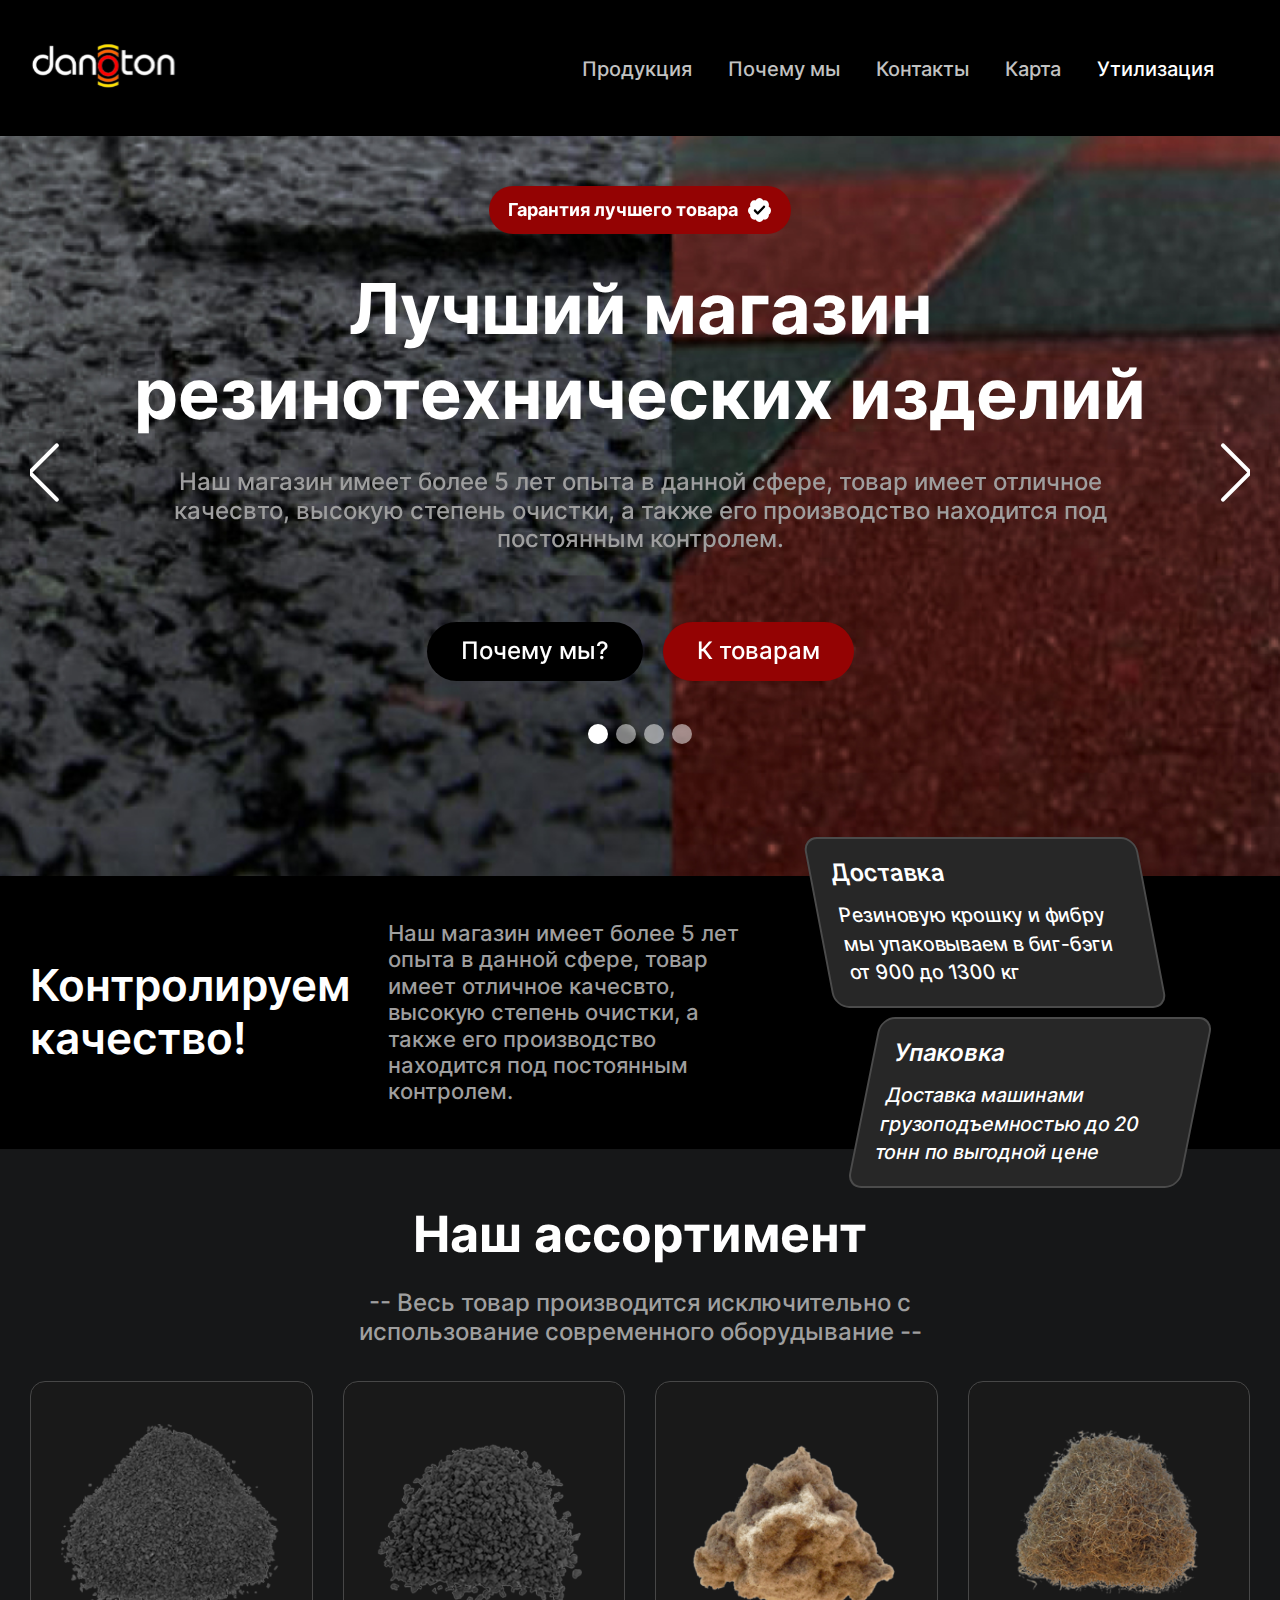
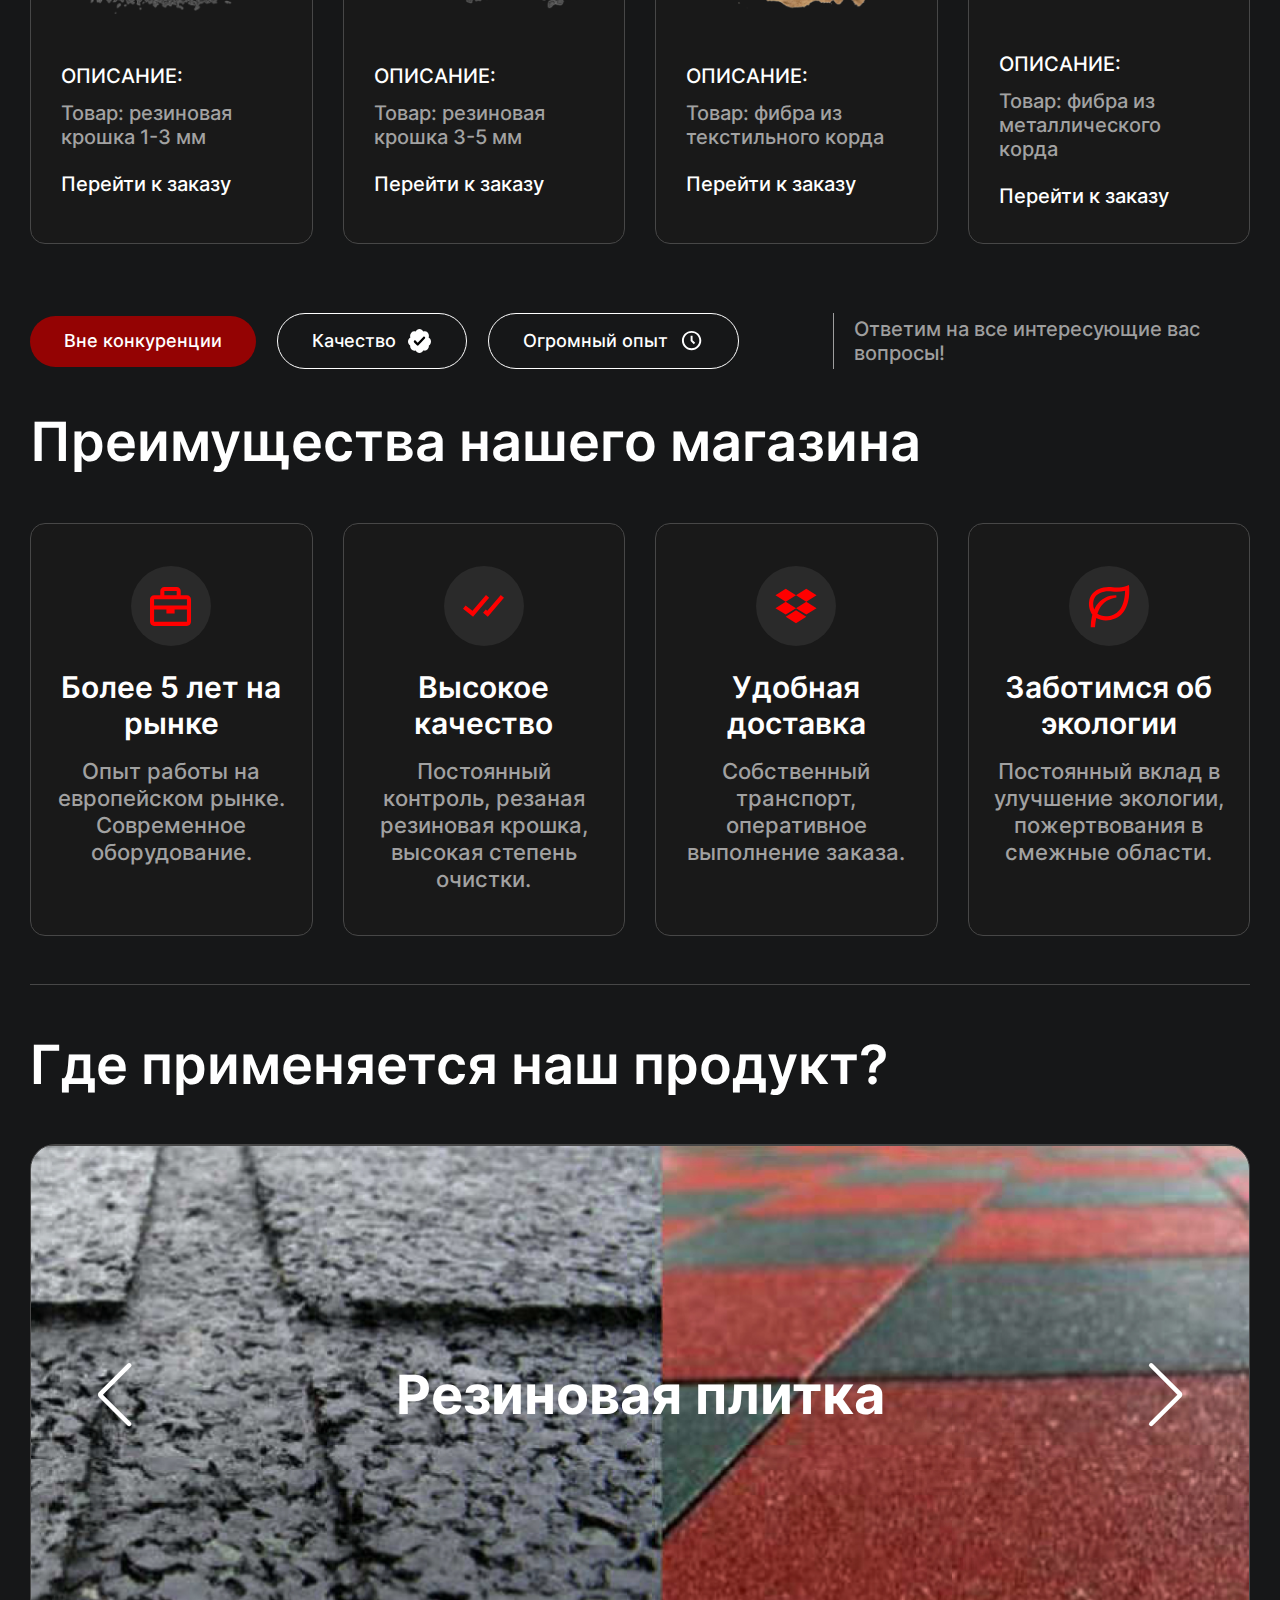
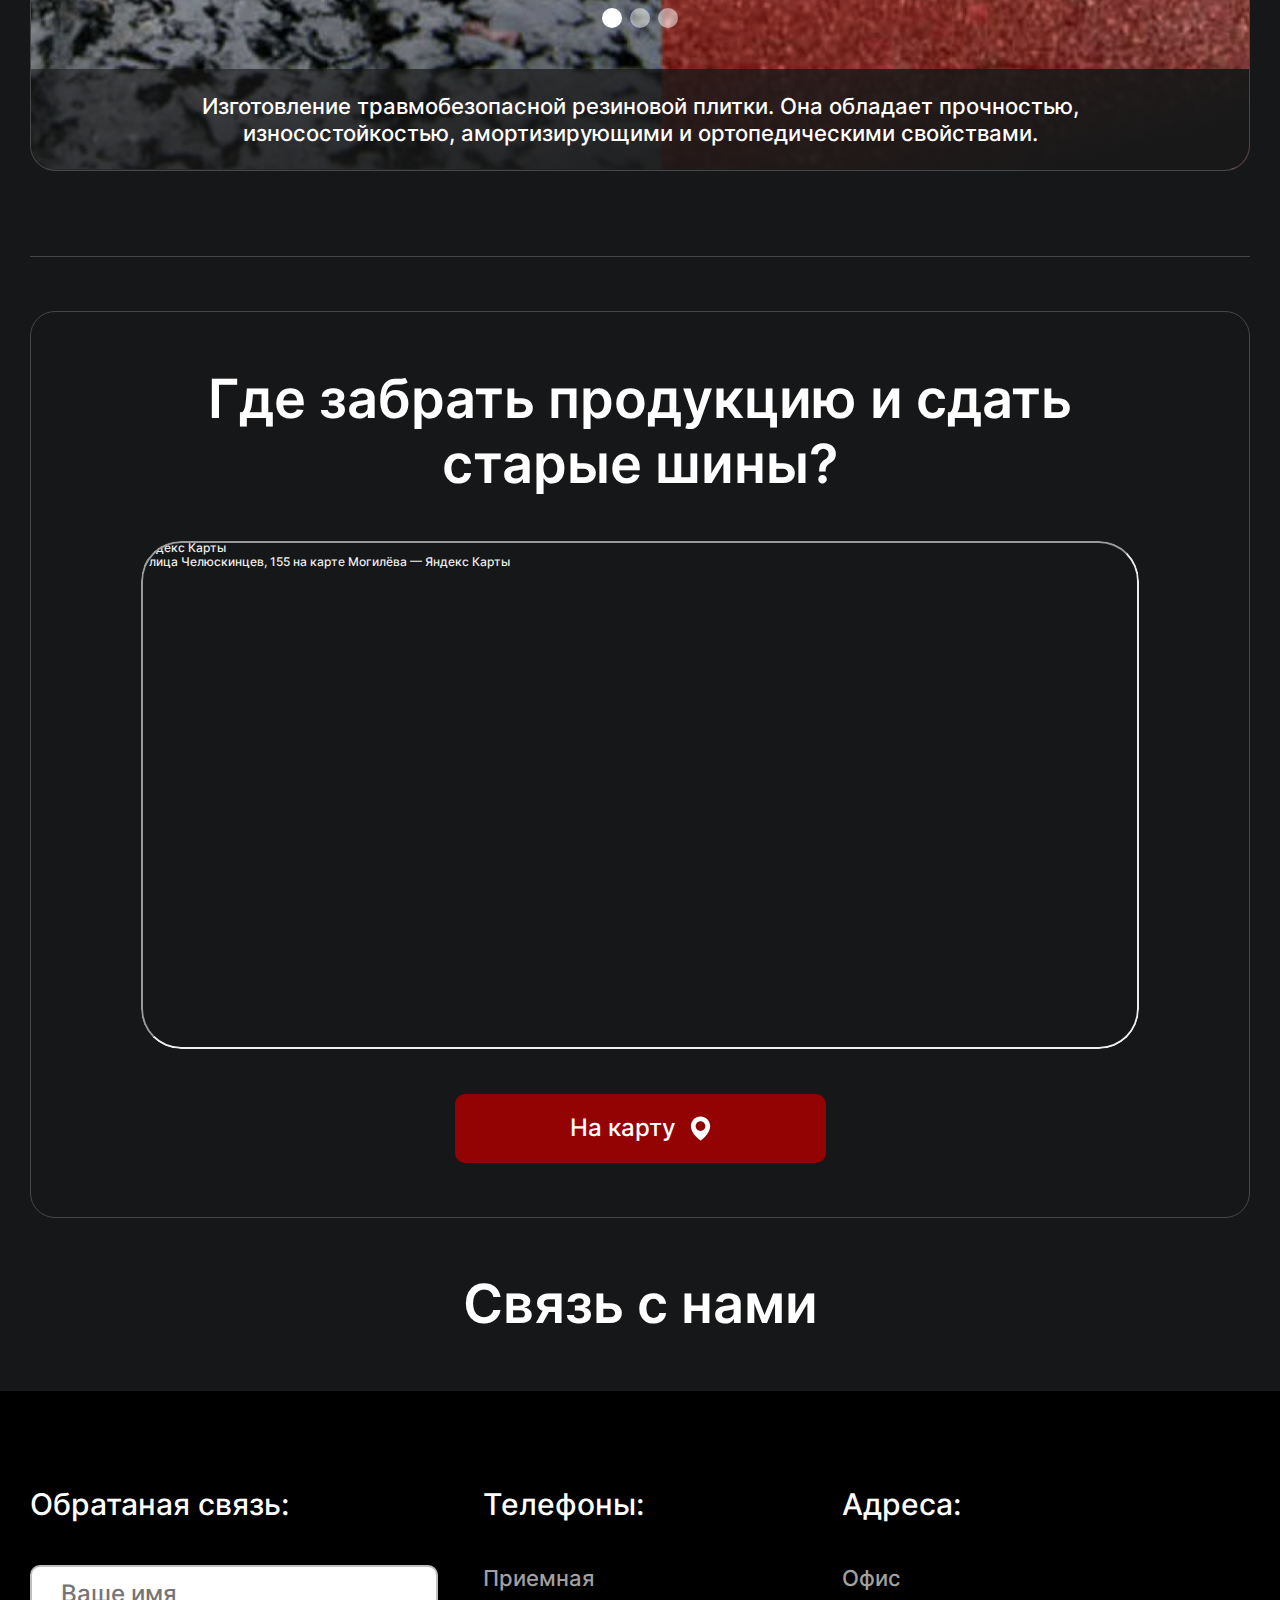
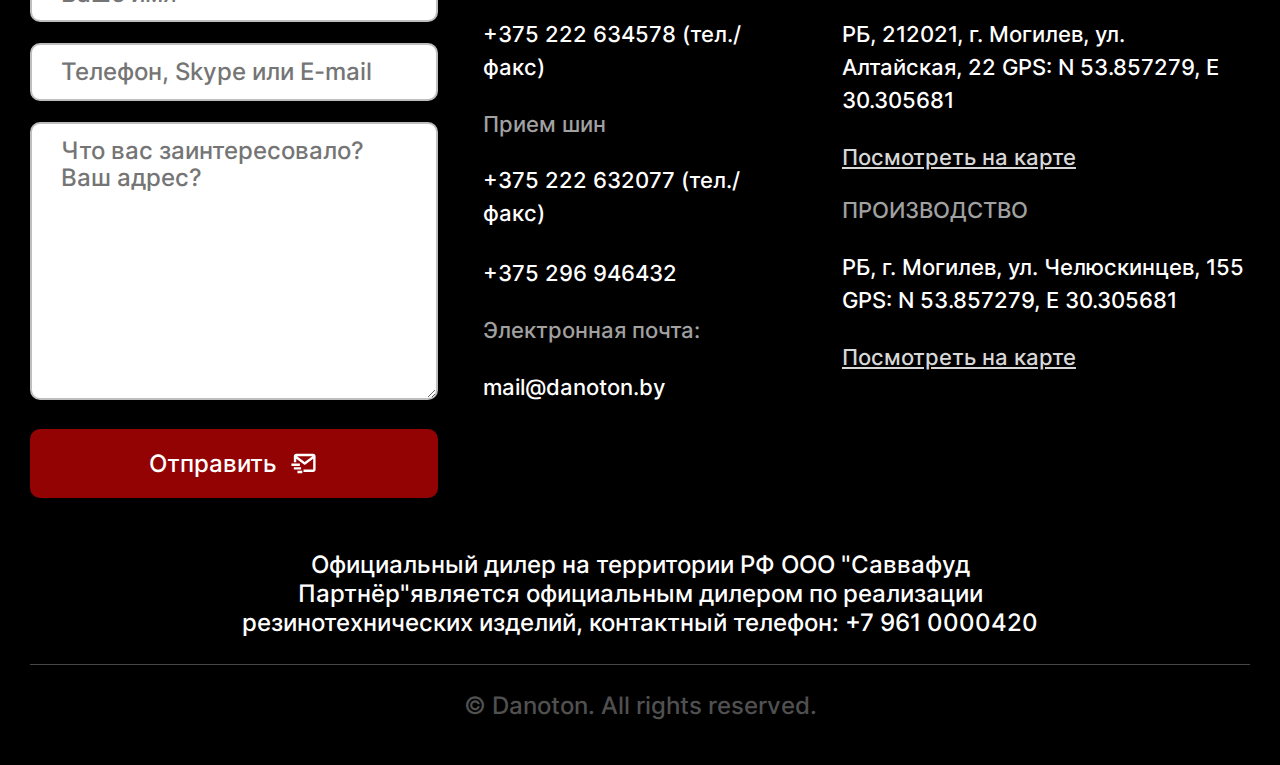
==== commit 76dec0c6: "Danoton Web Site" ====
--- a/index.html
+++ b/index.html
@@ -70,8 +70,8 @@
                     его производство находится под постоянным контролем.
                   </p>
                   <div class="hero__buttons">
-                    <button class="button__hero button">Почему мы?</button>
-                    <button class="button__hero button">К товарам</button>
+                    <a href="#advantages" class="button__hero button">Почему мы?</a>
+                    <a href="#products" class="button__hero button">К товарам</a>
                   </div>
                 </div>
               </div>
@@ -90,8 +90,8 @@
                     его производство находится под постоянным контролем.
                   </p>
                   <div class="hero__buttons">
-                    <button class="button__hero button">Почему мы?</button>
-                    <button class="button__hero button">К товарам</button>
+                    <a href="#advantages" class="button__hero button">Почему мы?</a>
+                    <a href="#products" class="button__hero button">К товарам</a>
                   </div>
                 </div>
               </div>
@@ -110,8 +110,8 @@
                     его производство находится под постоянным контролем.
                   </p>
                   <div class="hero__buttons">
-                    <button class="button__hero button">Почему мы?</button>
-                    <button class="button__hero button">К товарам</button>
+                    <a href="#advantages" class="button__hero button">Почему мы?</a>
+                    <a href="#products" class="button__hero button">К товарам</a>
                   </div>
                 </div>
               </div>
@@ -130,8 +130,8 @@
                     его производство находится под постоянным контролем.
                   </p>
                   <div class="hero__buttons">
-                    <button class="button__hero button">Почему мы?</button>
-                    <button class="button__hero button">К товарам</button>
+                    <a href="#advantages" class="button__hero button">Почему мы?</a>
+                    <a href="#products" class="button__hero button">К товарам</a>
                   </div>
                 </div>
               </div>
@@ -370,7 +370,7 @@
               <iframe src="https://yandex.by/map-widget/v1/-/CCUNfMWutC" width="560" height="400" frameborder="1" allowfullscreen="true" style="position:relative;">
               </iframe></div>
           </div>
-          <a href="https://yandex.by/maps/-/CCUNfMWuHC" class="button button__location">
+          <a target="_blank" href="https://yandex.by/maps/-/CCUNfMWuHC" class="button button__location">
             <span>На карту</span>
             <img src="./images/location/location-map-icon.svg" alt="icon..." />
           </a>
@@ -431,7 +431,7 @@
                     РБ, 212021, г. Могилев, ул. Алтайская, 22 GPS: N
                     53.857279, E 30.305681
                   </p>
-                  <a href="#">Посмотреть на карте</a>
+                  <a target="_blank" href="https://yandex.by/maps/-/CCUNfRQBdB">Посмотреть на карте</a>
                 </li>
                 <li class="footer__item-list__item">
                   <span>ПРОИЗВОДСТВО</span>
@@ -439,7 +439,7 @@
                     РБ, г. Могилев, ул. Челюскинцев, 155 GPS: N 53.857279, E
                     30.305681
                   </p>
-                  <a href="#">Посмотреть на карте</a>
+                  <a target="_blank" href="https://yandex.by/maps/-/CCUNfMWuHC">Посмотреть на карте</a>
                 </li>
               </ul>
             </div>
--- a/css/main.css
+++ b/css/main.css
@@ -3209,7 +3209,7 @@
 }
 
 .utilization__hero {
-  background-image: url("/images/hero/hero-bg-utilization.jpg");
+  background-image: url("/images/hero/utilization-bg.jpg");
   background-repeat: no-repeat;
   background-position-x: 50%;
   background-size: cover;
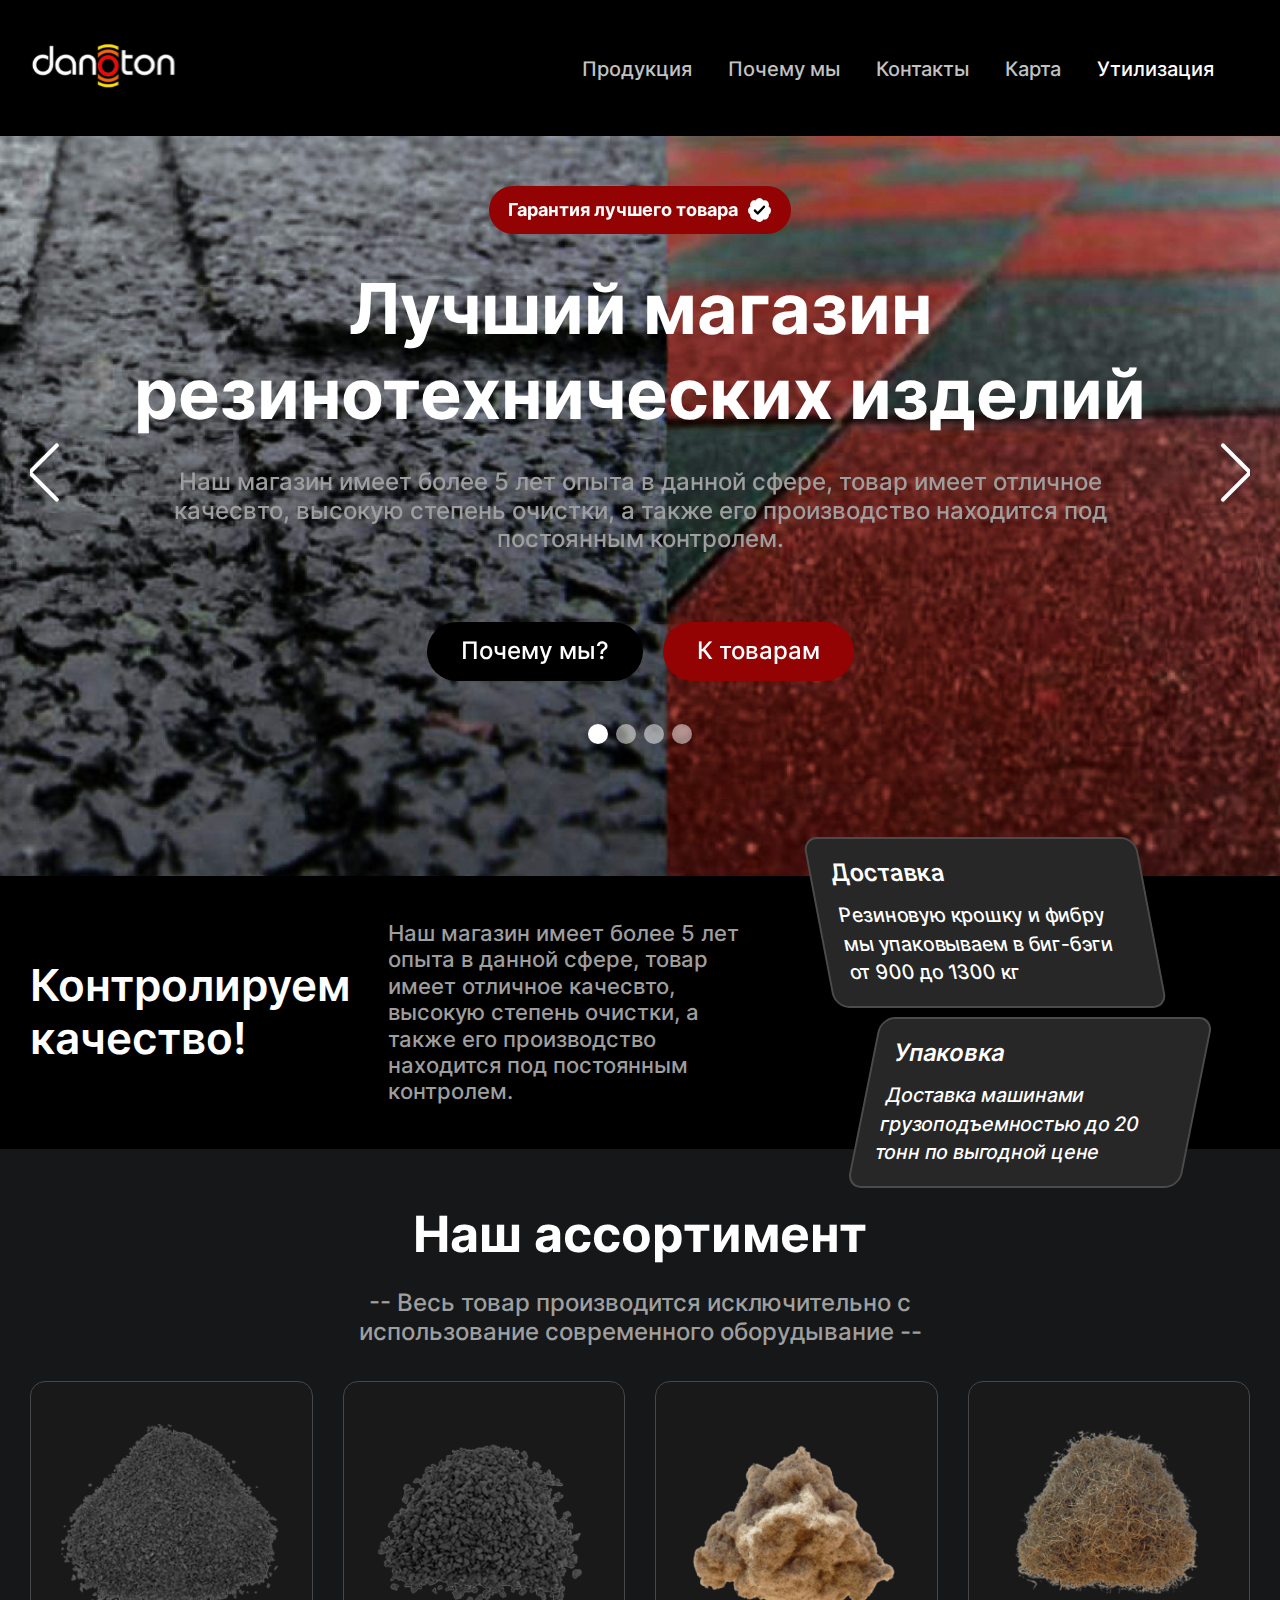
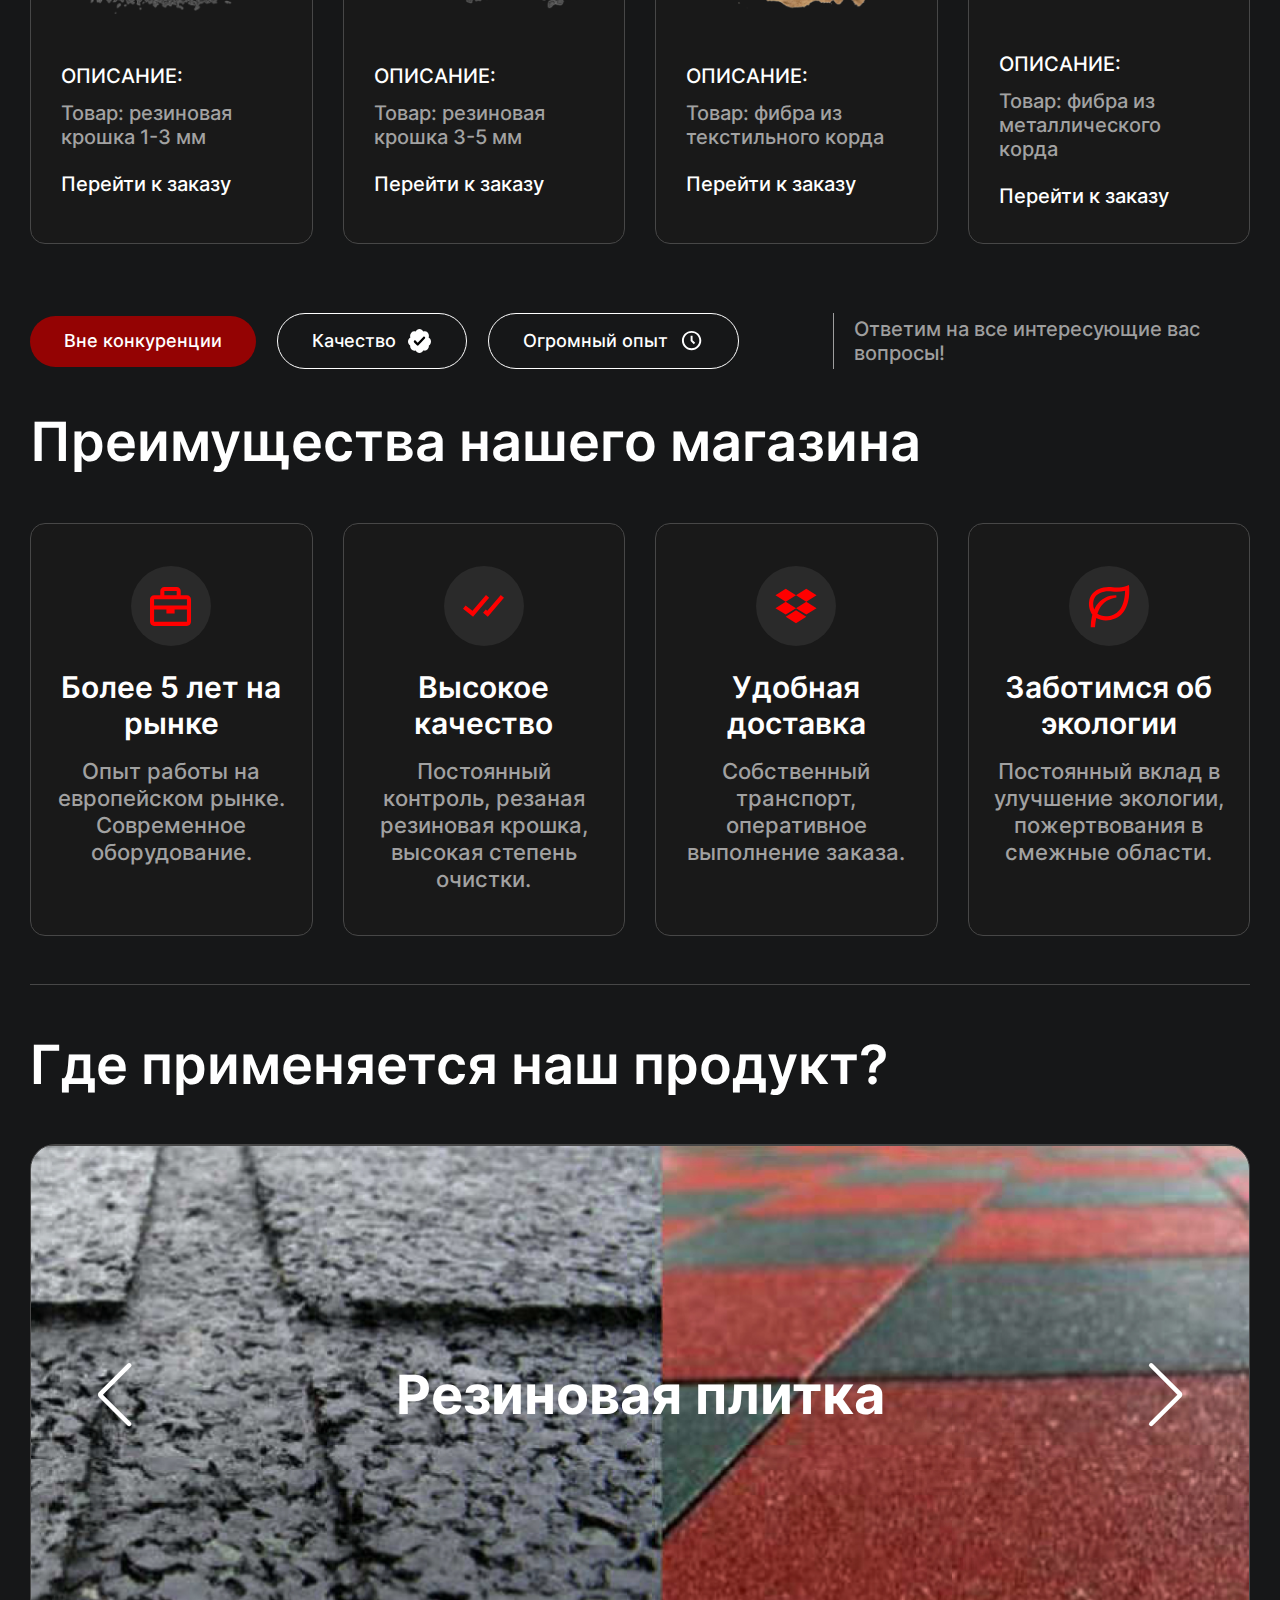
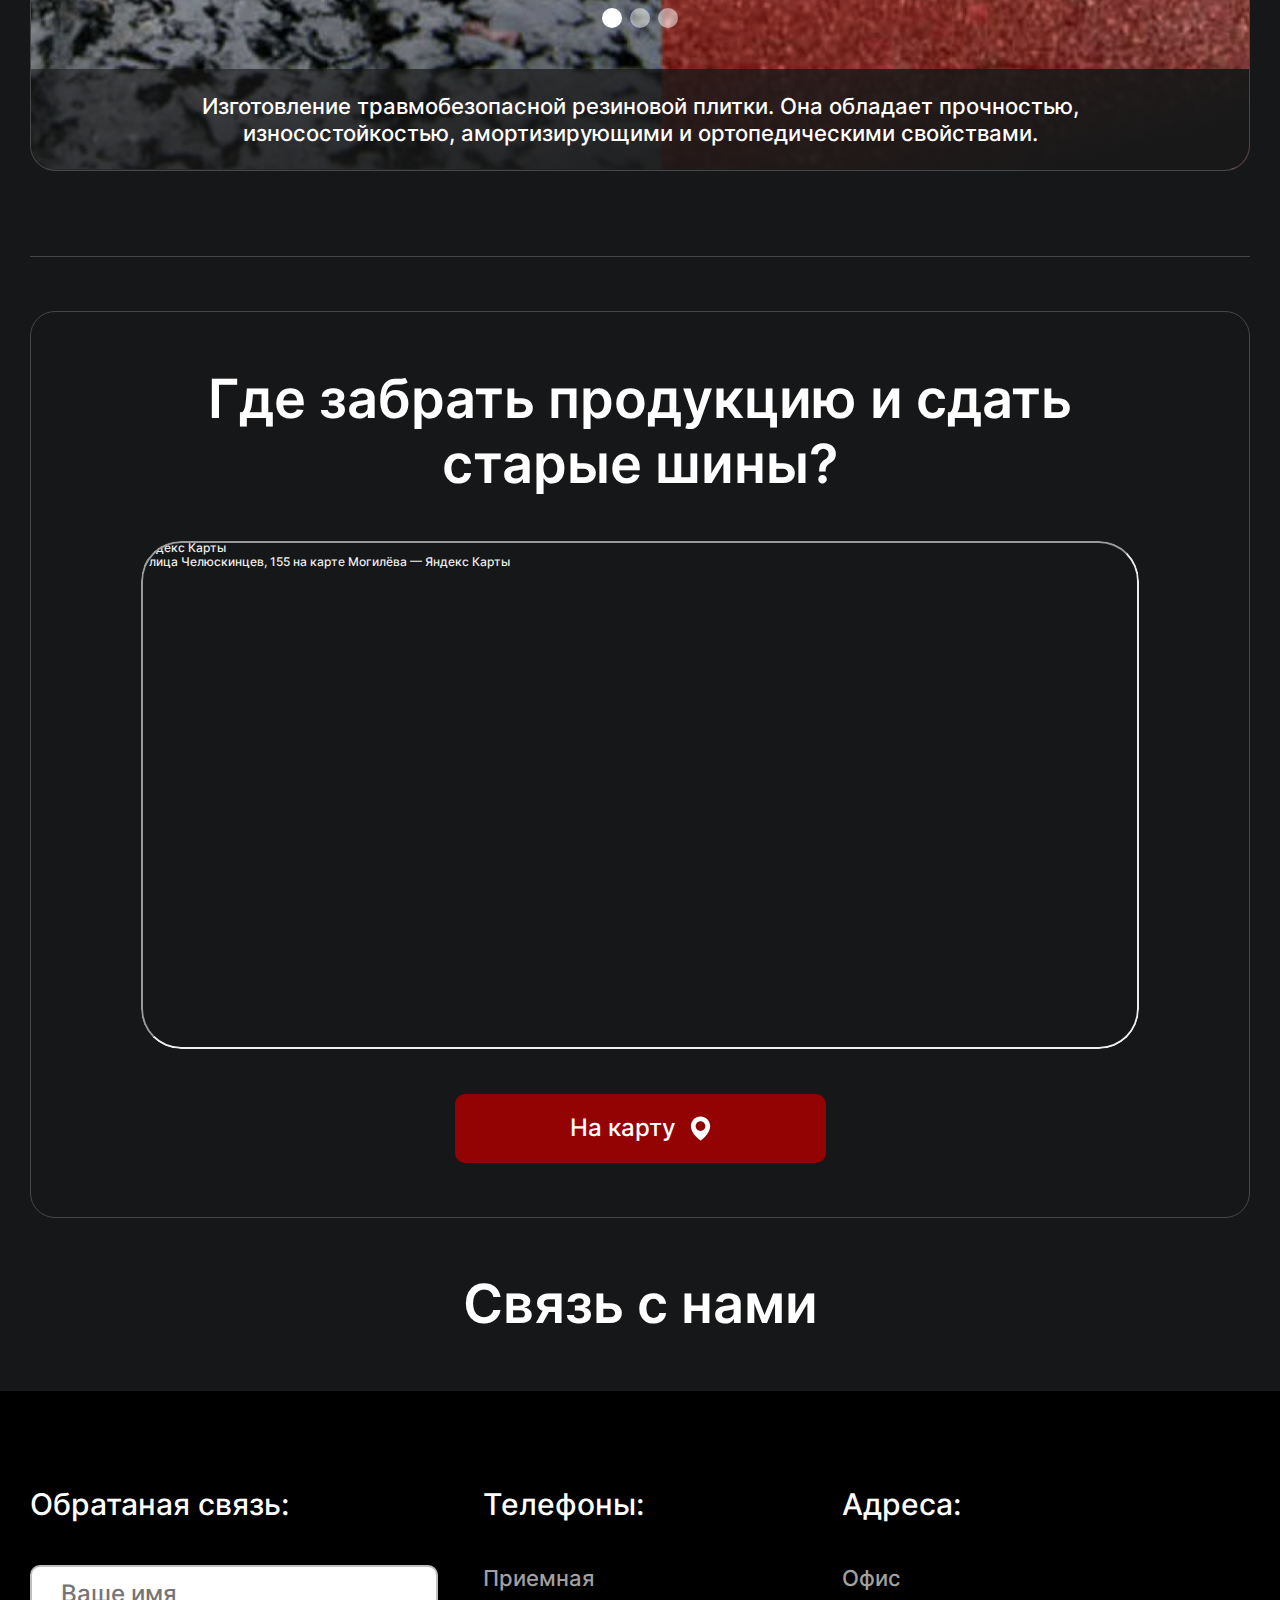
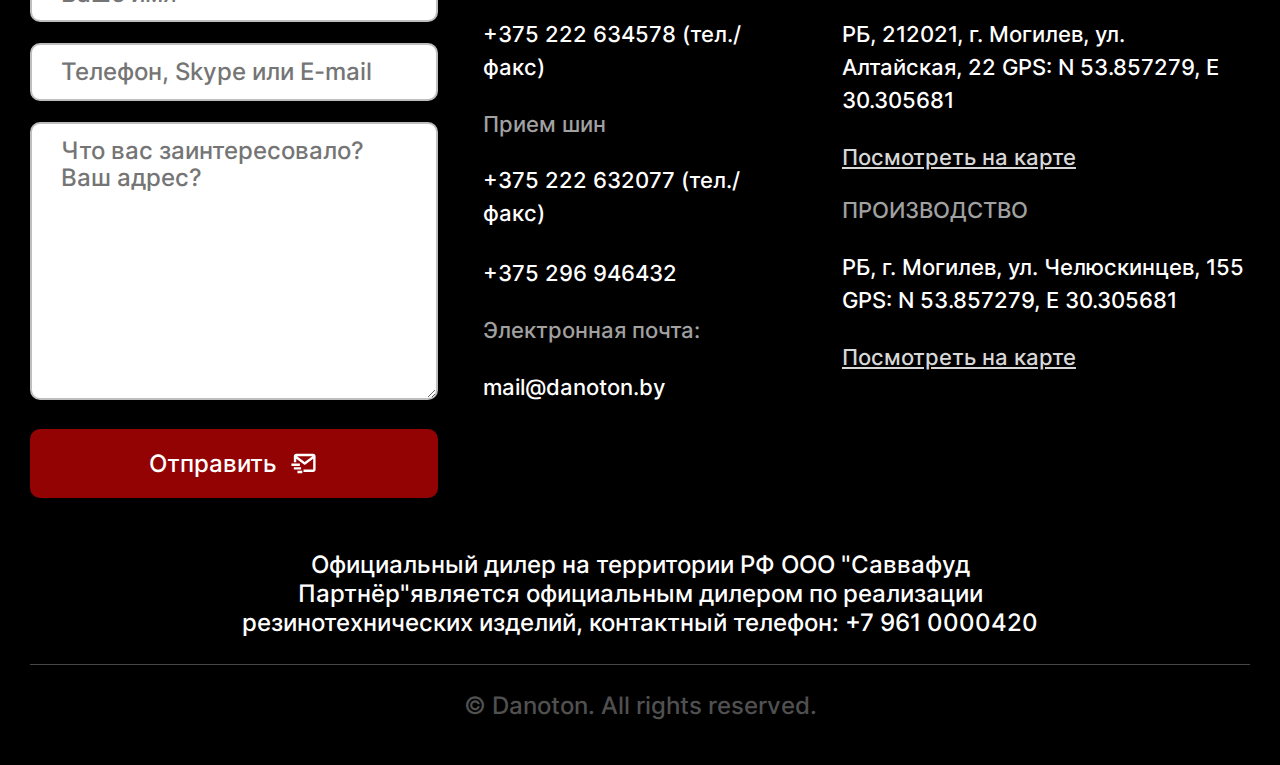
==== commit bf568a95: "Danoton Web Site" ====
--- a/index.html
+++ b/index.html
@@ -142,6 +142,9 @@
           </div>
         </div>
       </div>
+      <div class="hero__bg">
+        <img src="./images/hero/hero-bg.jpg" srcset="./images/hero/hero-bg.jpg 1x, ./images/hero/hero-bg@2x.jpg 2x" alt="image...">
+      </div>
     </section>
     <!--* HERO SECTION END -->
 
--- a/css/main.css
+++ b/css/main.css
@@ -1872,12 +1872,9 @@
 }
 
 .hero {
-  background-image: url("/images/hero/hero-bg.jpg");
-  background-repeat: no-repeat;
-  background-position-x: 50%;
-  background-size: cover;
-  background-attachment: fixed;
   padding: 50px 0 115px 0;
+  position: relative;
+  overflow: hidden;
 }
 
 @media screen and (max-width: 992px) {
@@ -1889,7 +1886,18 @@
 @media screen and (max-width: 400px) {
   .hero {
     padding: 20px 0 60px 0;
-  }
+    background-position-x: 51%;
+  }
+}
+
+.hero__bg img {
+  width: 100%;
+  height: 102%;
+  position: absolute;
+  top: 0;
+  left: 0;
+  -o-object-fit: cover;
+     object-fit: cover;
 }
 
 .hero__content {
@@ -2679,7 +2687,7 @@
           flex-direction: row;
   gap: 21px;
   padding-right: 36px;
-  border-right: 1px solid #9E9E9E;
+  border-right: 1px solid #9e9e9e;
 }
 
 @media screen and (max-width: 1700px) {
@@ -3196,25 +3204,37 @@
   }
 }
 
-.location__map div, .location__map iframe {
+.location__map div,
+.location__map iframe {
   border-radius: 40px;
   width: 100% !important;
   height: 100% !important;
 }
 
 @media screen and (max-width: 576px) {
-  .location__map div, .location__map iframe {
+  .location__map div,
+  .location__map iframe {
     border-radius: 10px;
   }
 }
 
 .utilization__hero {
-  background-image: url("/images/hero/utilization-bg.jpg");
-  background-repeat: no-repeat;
-  background-position-x: 50%;
-  background-size: cover;
-  background-attachment: fixed;
   padding: 46px 0;
+}
+
+.utilization__hero .container {
+  z-index: 2;
+  position: relative;
+}
+
+.utilization__hero-bg img {
+  width: 100%;
+  height: 102%;
+  position: absolute;
+  top: 0;
+  left: 0;
+  -o-object-fit: cover;
+     object-fit: cover;
 }
 
 @media screen and (max-width: 768px) {
@@ -3473,7 +3493,8 @@
   height: 504px;
 }
 
-.map__main div, .map__main iframe {
+.map__main div,
+.map__main iframe {
   width: 100% !important;
   height: 100% !important;
 }
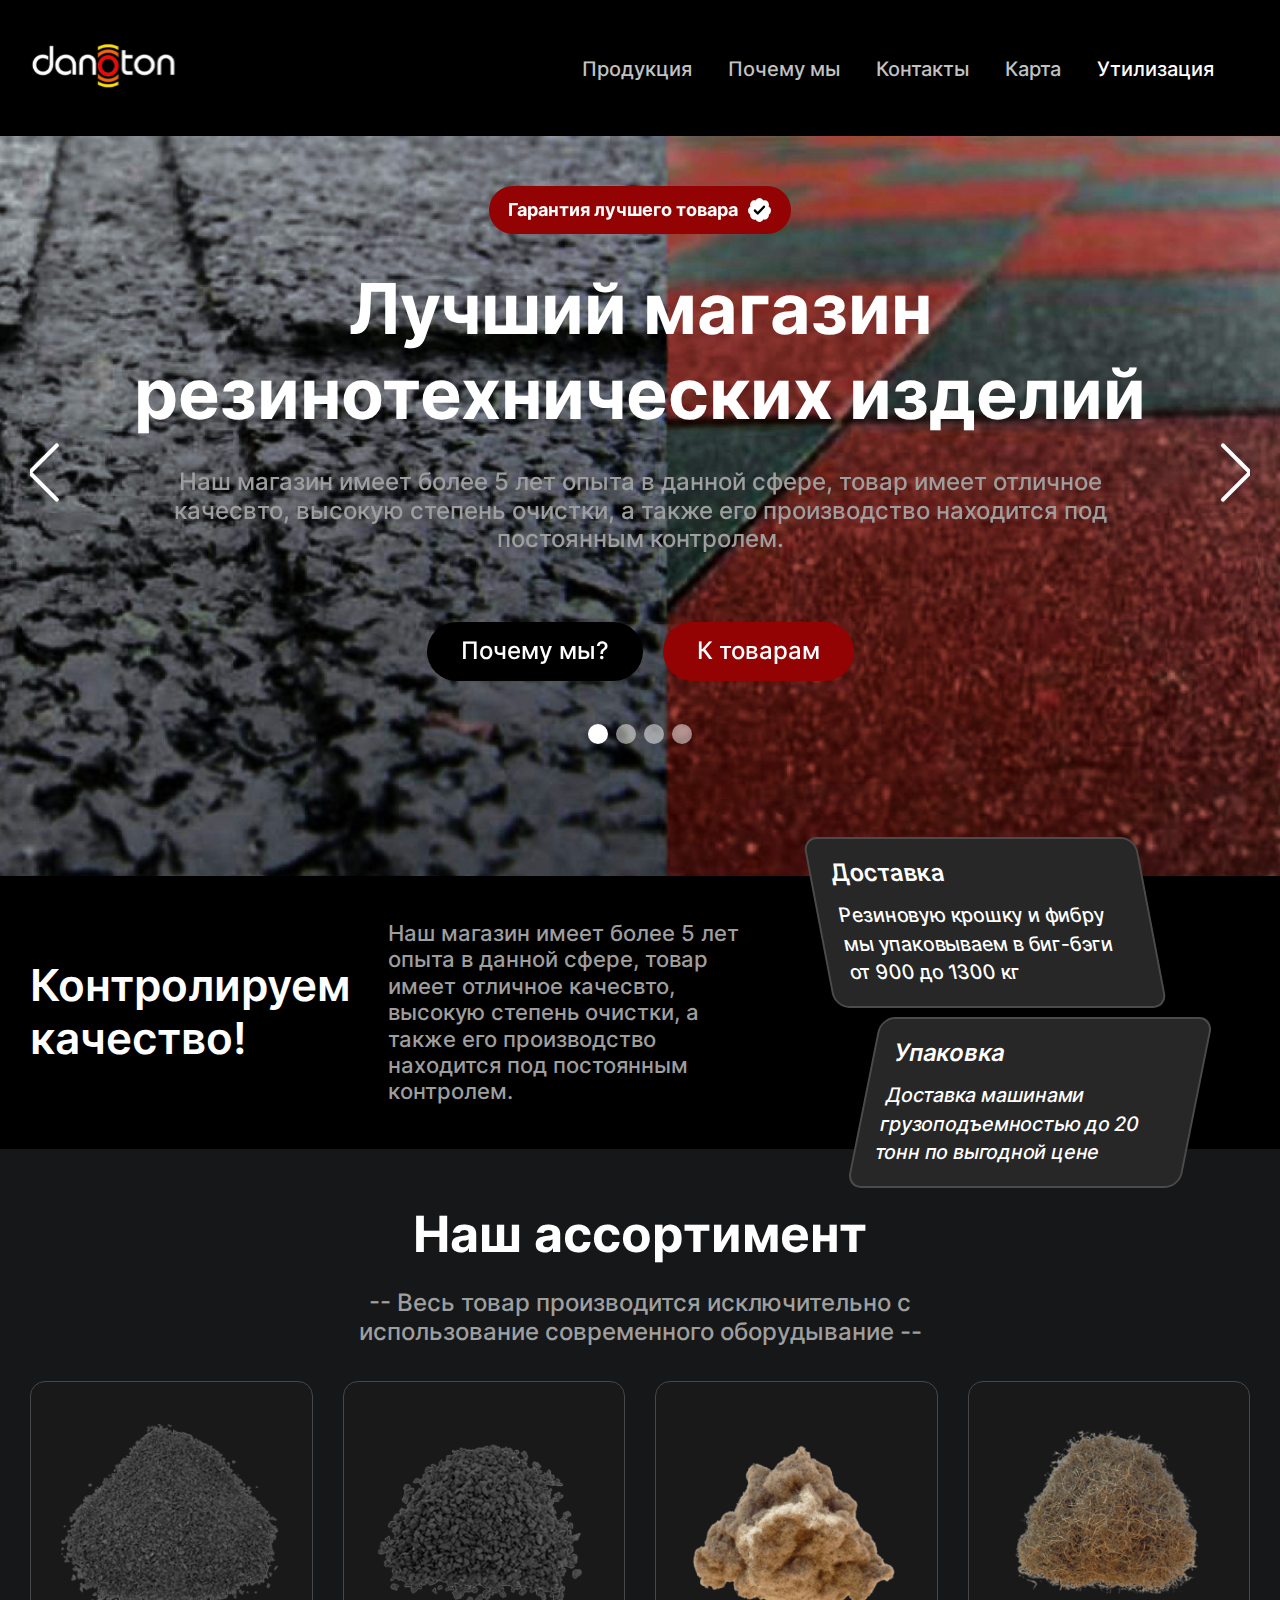
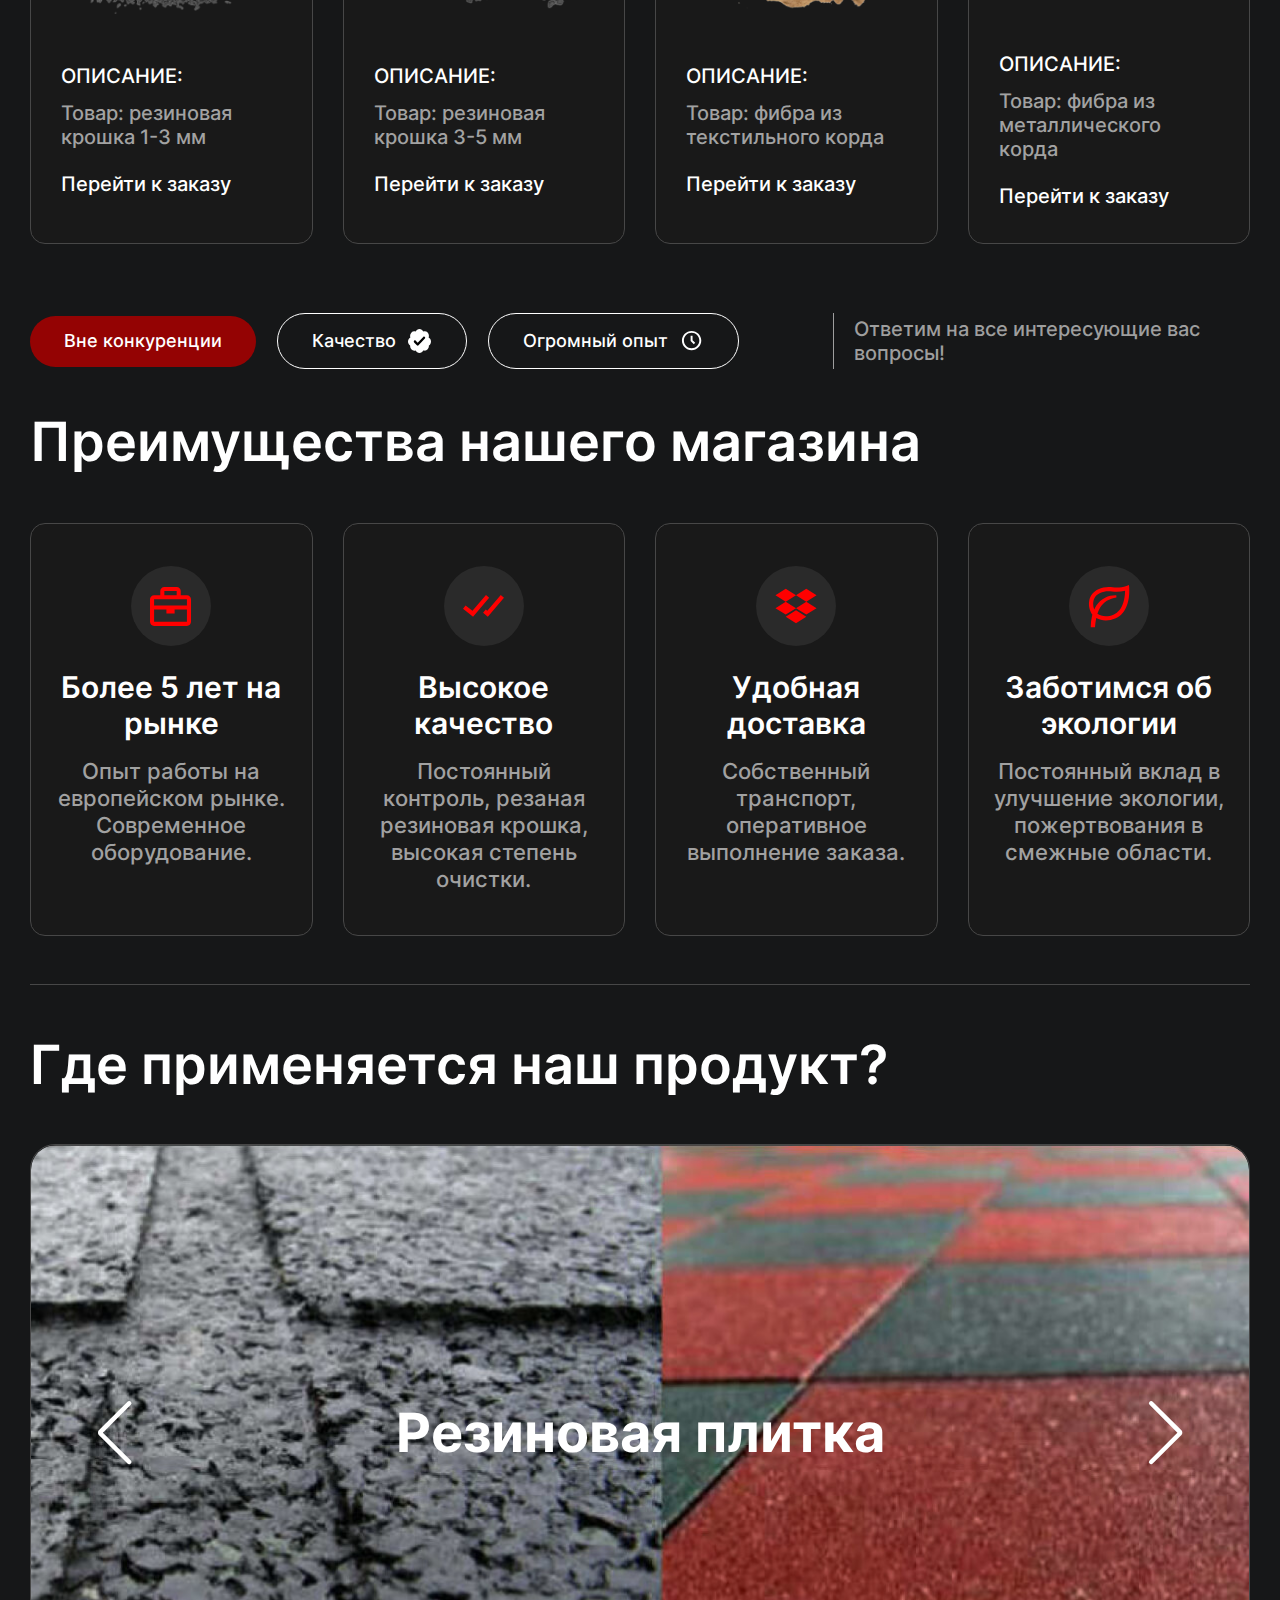
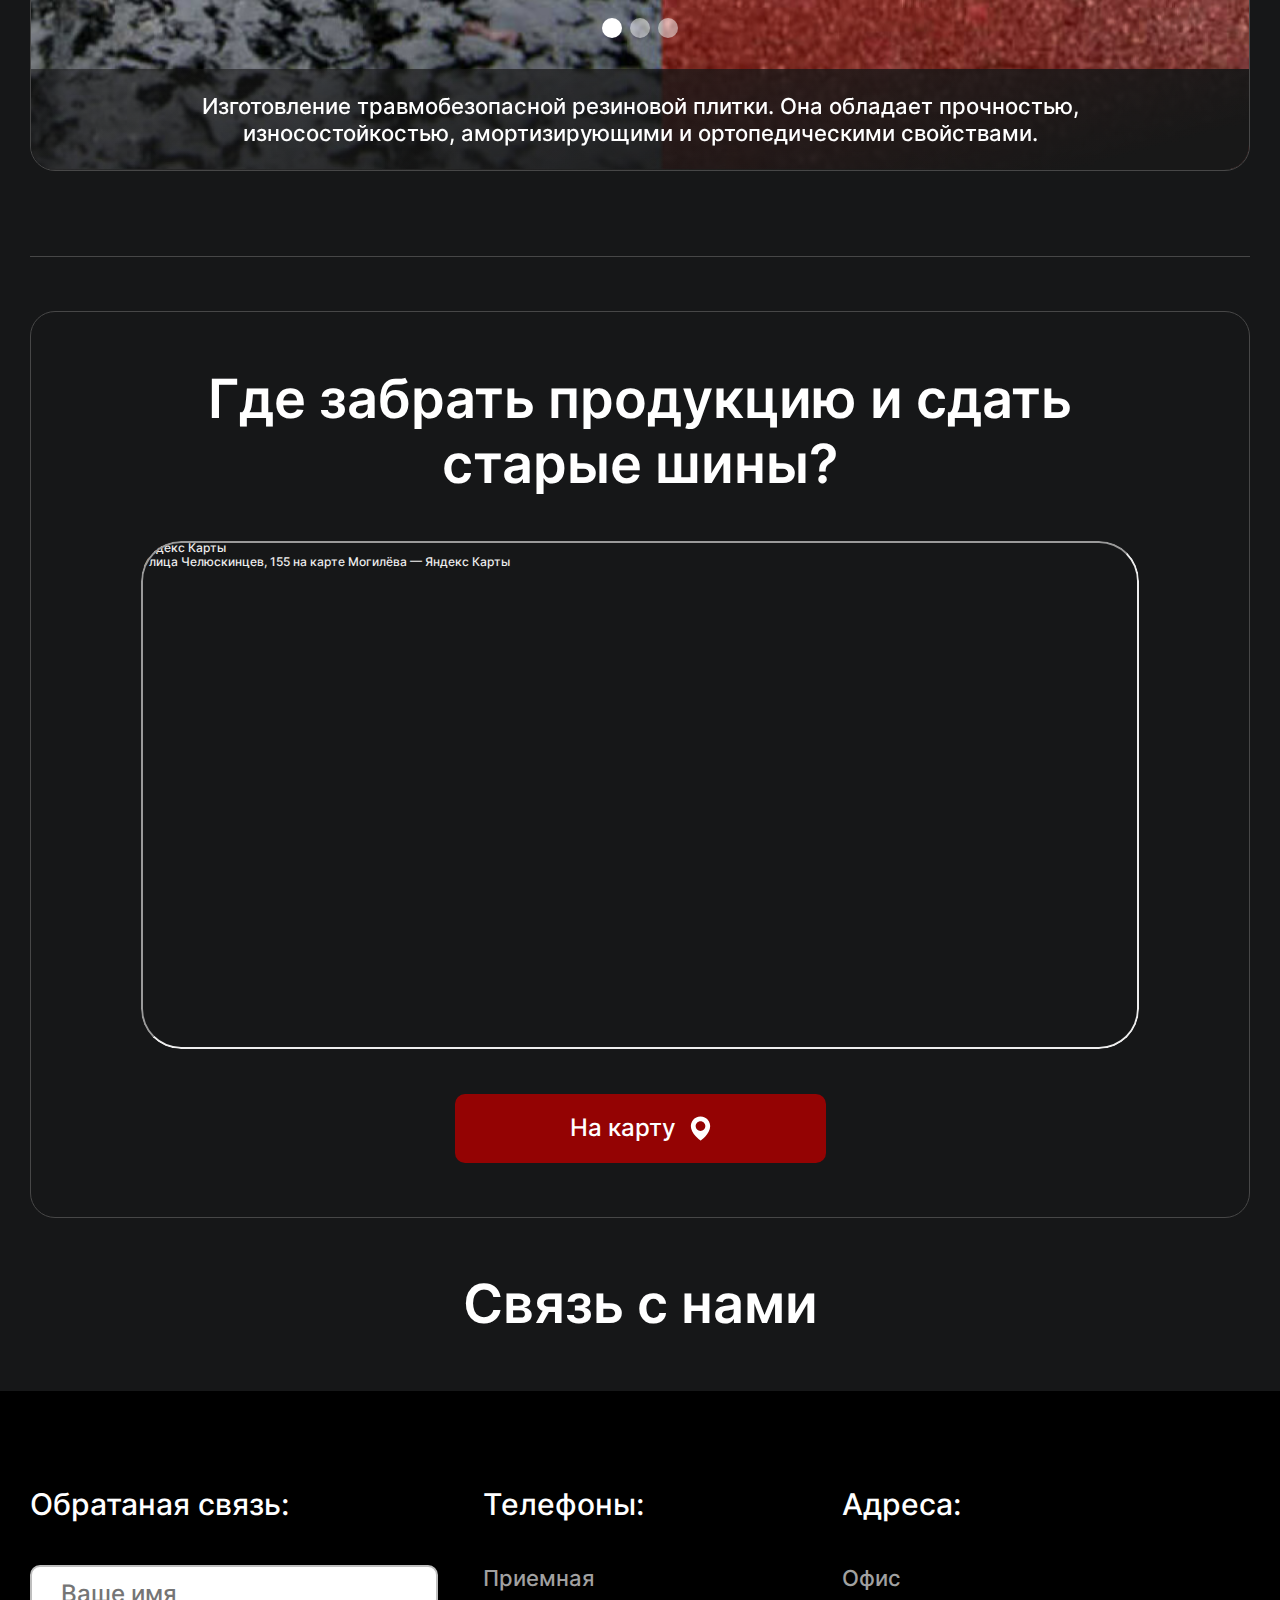
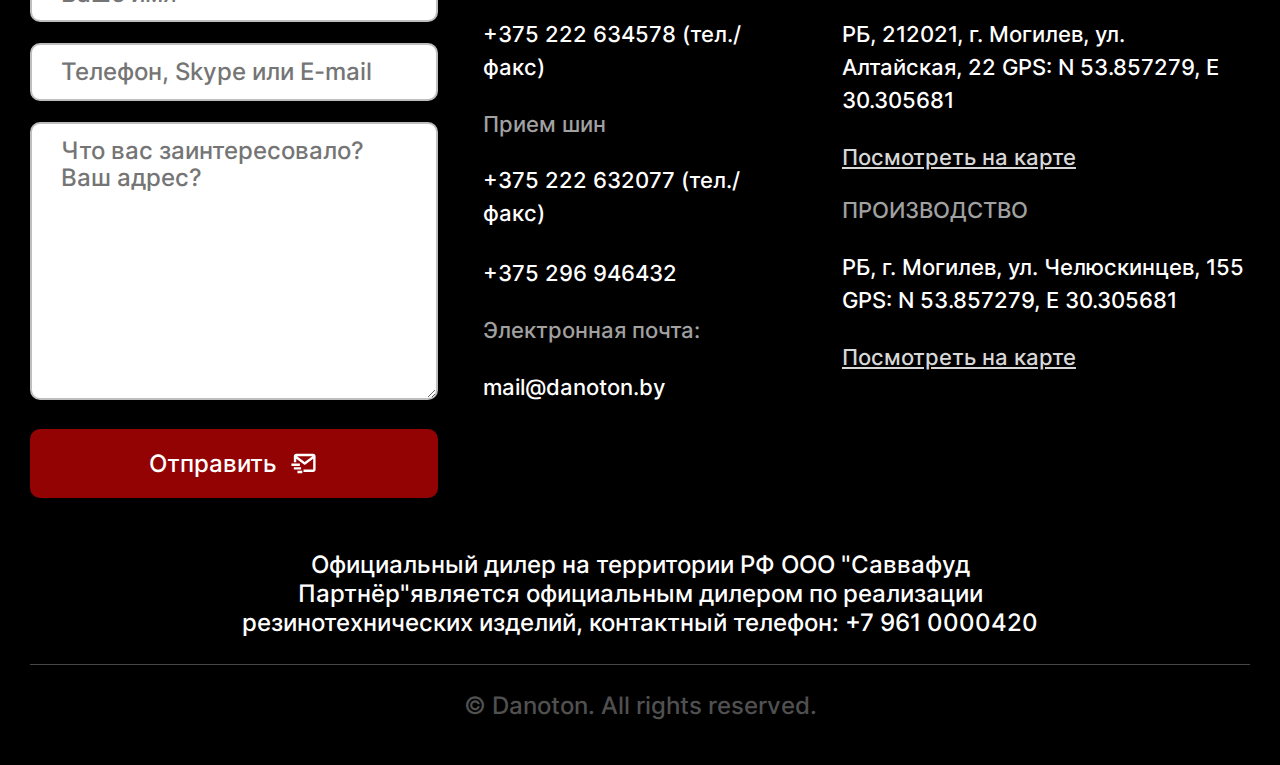
==== commit d6a25edc: "Danoton Web Site" ====
--- a/index.html
+++ b/index.html
@@ -332,14 +332,30 @@
             <div class="swiper applied-swiper">
               <div class="swiper-wrapper">
                 <div class="swiper-slide">
-                  <h2 class="applied__slide-title">Резиновая плитка</h2>
+                  <div class="applied__slide">
+                    <h2 class="applied__slide-title">Резиновая плитка</h2>
+                    <div class="applied__slide-bg">
+                      <img src="./images/applied/applied-bg.jpg" alt="image...">
+                    </div>
+                  </div>
                 </div>
                 <div class="swiper-slide">
-                  <h2 class="applied__slide-title">Резиновая плитка2</h2>
+                  <div class="applied__slide">
+                    <h2 class="applied__slide-title">Резиновая плитка</h2>
+                    <div class="applied__slide-bg">
+                      <img src="./images/applied/applied-bg-2.jpg" alt="image...">
+                    </div>
+                  </div>
                 </div>
                 <div class="swiper-slide">
-                  <h2 class="applied__slide-title">Резиновая плитка3</h2>
-                </div>
+                  <div class="applied__slide">
+                    <h2 class="applied__slide-title">Резиновая плитка</h2>
+                    <div class="applied__slide-bg">
+                      <img src="./images/applied/applied-bg-3.jpg" alt="image...">
+                    </div>
+                  </div>
+                </div>
+              
               </div>
               <div class="swiper-button-next"></div>
               <div class="swiper-button-prev"></div>
--- a/css/main.css
+++ b/css/main.css
@@ -2861,10 +2861,7 @@
   border-radius: 25px;
   height: 627px;
   width: 100%;
-  background-image: url("/images/applied/applied-bg.jpg");
-  background-repeat: no-repeat;
-  background-size: cover;
-  background-position-x: 50%;
+  overflow: hidden;
 }
 
 @media screen and (max-width: 768px) {
@@ -2881,13 +2878,7 @@
 
 .applied-swiper {
   width: 100%;
-  height: 80%;
-}
-
-@media screen and (max-width: 400px) {
-  .applied-swiper {
-    height: 73%;
-  }
+  height: 100%;
 }
 
 .applied-swiper .swiper-button-next {
@@ -2931,6 +2922,16 @@
 @media screen and (max-width: 400px) {
   .applied-swiper .swiper-button-prev {
     left: 5px;
+  }
+}
+
+.applied-swiper .swiper-button-next, .applied-swiper .swiper-button-prev {
+  top: 46%;
+}
+
+@media screen and (max-width: 992px) {
+  .applied-swiper .swiper-button-next, .applied-swiper .swiper-button-prev {
+    top: 44%;
   }
 }
 
@@ -2965,6 +2966,22 @@
   .applied-swiper .swiper-button-next::after,
   .applied-swiper .swiper-button-prev::after {
     font-size: 25px;
+  }
+}
+
+.applied-swiper .swiper-horizontal > .swiper-pagination-bullets, .applied-swiper .swiper-pagination-bullets.swiper-pagination-horizontal, .applied-swiper .swiper-pagination-custom, .applied-swiper .swiper-pagination-fraction {
+  bottom: 20%;
+}
+
+@media screen and (max-width: 992px) {
+  .applied-swiper .swiper-horizontal > .swiper-pagination-bullets, .applied-swiper .swiper-pagination-bullets.swiper-pagination-horizontal, .applied-swiper .swiper-pagination-custom, .applied-swiper .swiper-pagination-fraction {
+    bottom: 23%;
+  }
+}
+
+@media screen and (max-width: 400px) {
+  .applied-swiper .swiper-horizontal > .swiper-pagination-bullets, .applied-swiper .swiper-pagination-bullets.swiper-pagination-horizontal, .applied-swiper .swiper-pagination-custom, .applied-swiper .swiper-pagination-fraction {
+    bottom: 27%;
   }
 }
 
@@ -3009,6 +3026,41 @@
           flex-direction: row;
 }
 
+.applied__slide {
+  height: 100%;
+  width: 100%;
+  display: -webkit-box;
+  display: -ms-flexbox;
+  display: flex;
+  -webkit-box-pack: center;
+      -ms-flex-pack: center;
+          justify-content: center;
+  -webkit-box-align: center;
+      -ms-flex-align: center;
+          align-items: center;
+  -webkit-box-orient: vertical;
+  -webkit-box-direction: normal;
+      -ms-flex-direction: column;
+          flex-direction: column;
+}
+
+.applied__slide-bg img {
+  height: 100%;
+  width: 100%;
+  position: absolute;
+  top: 0;
+  left: 0;
+  -o-object-fit: cover;
+     object-fit: cover;
+  border-radius: 25px;
+}
+
+.applied__slide-title {
+  position: absolute;
+  z-index: 99;
+  margin-bottom: 4%;
+}
+
 @media screen and (max-width: 1200px) {
   .applied__slide-title {
     font-size: 48px;
@@ -3018,12 +3070,14 @@
 @media screen and (max-width: 992px) {
   .applied__slide-title {
     font-size: 45px;
+    margin-bottom: 10%;
   }
 }
 
 @media screen and (max-width: 768px) {
   .applied__slide-title {
     font-size: 38px;
+    margin-bottom: 15%;
   }
 }
 
@@ -3042,6 +3096,7 @@
 .applied__footer {
   position: absolute;
   bottom: 0;
+  z-index: 999;
   width: 100%;
   display: -webkit-box;
   display: -ms-flexbox;
